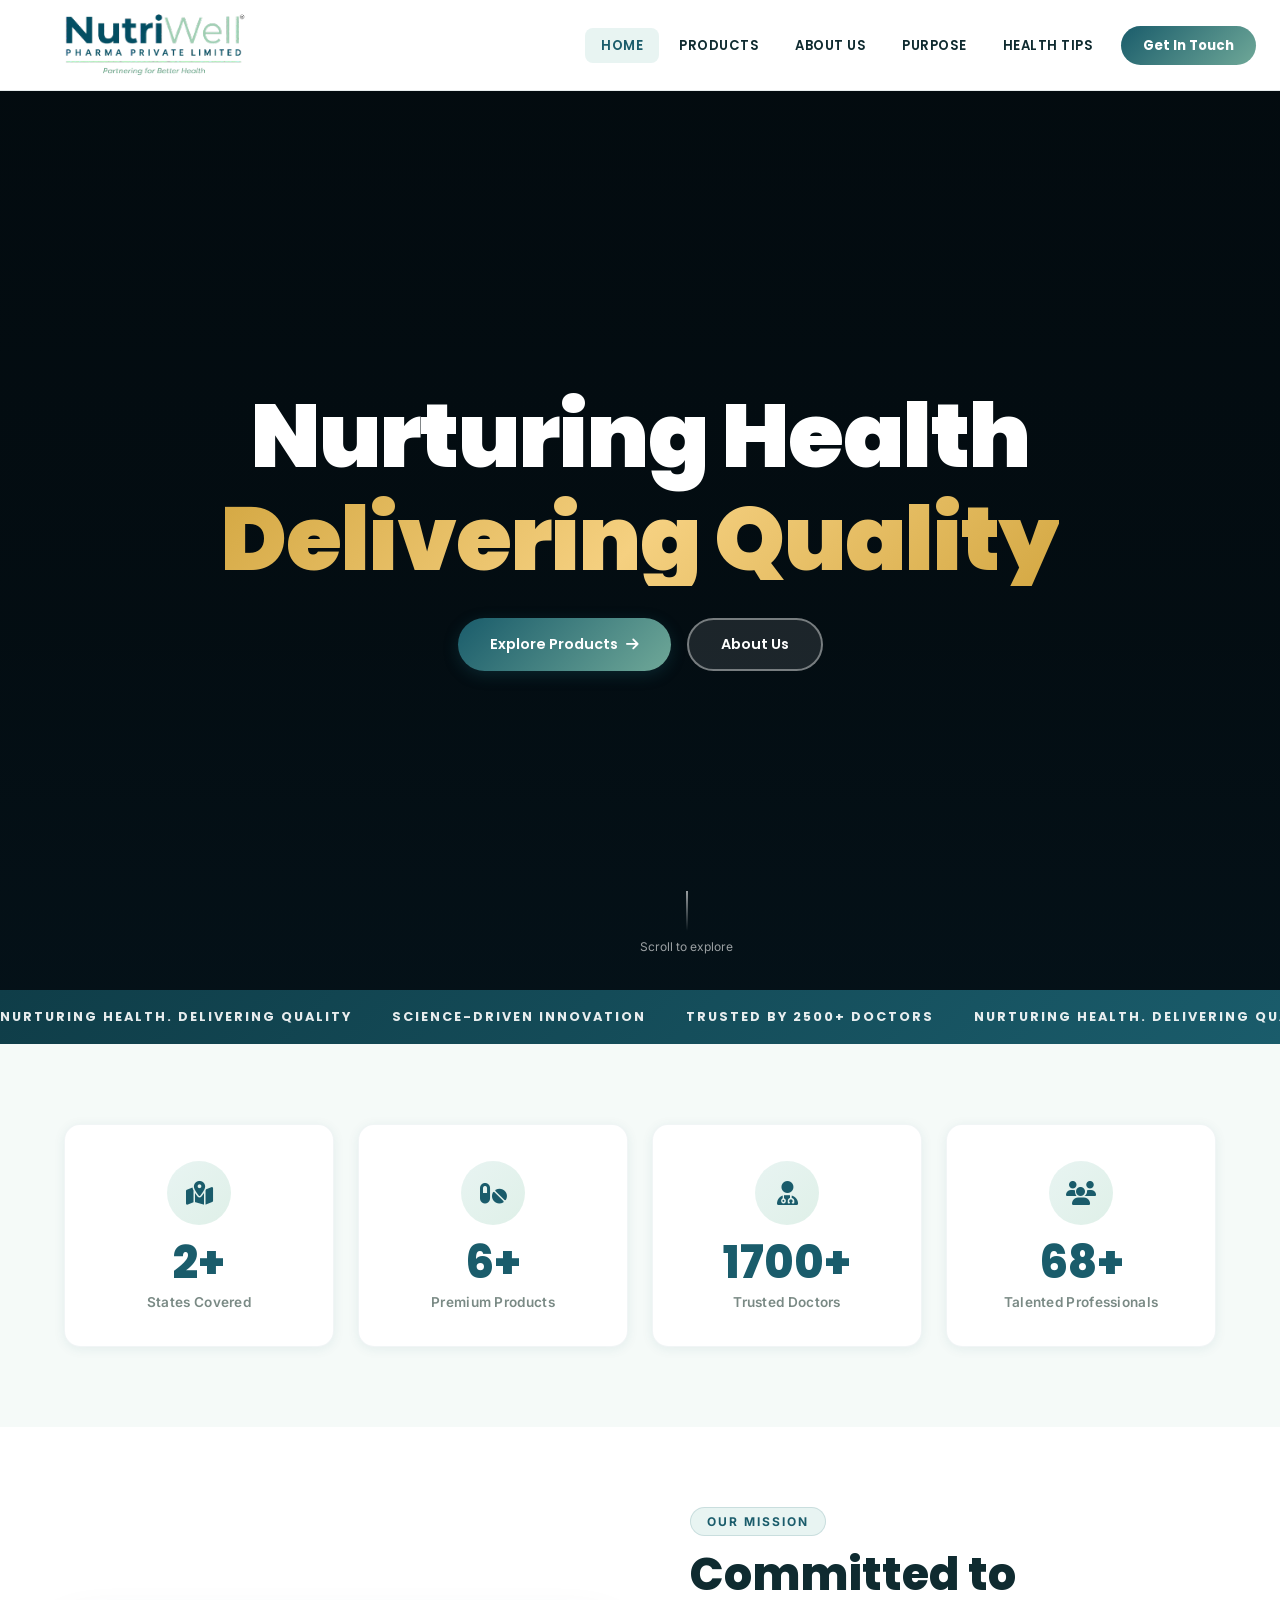
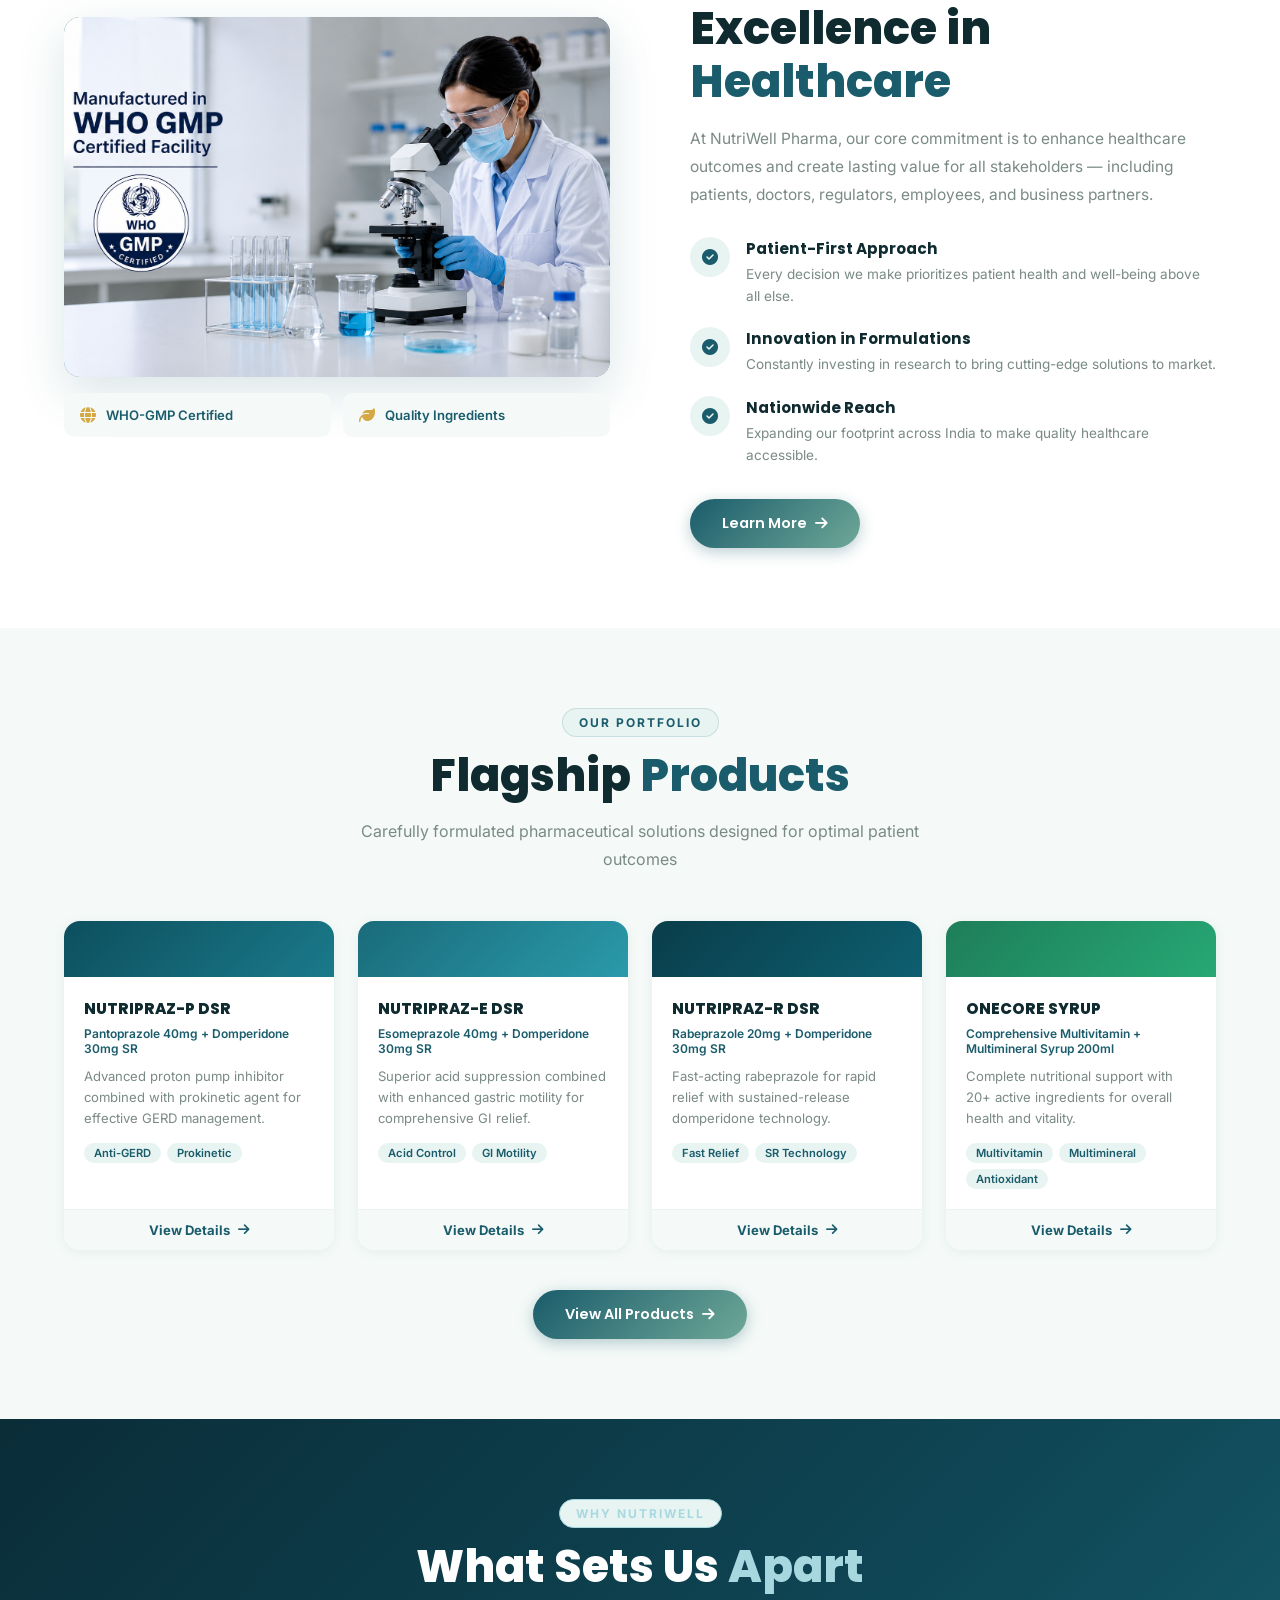
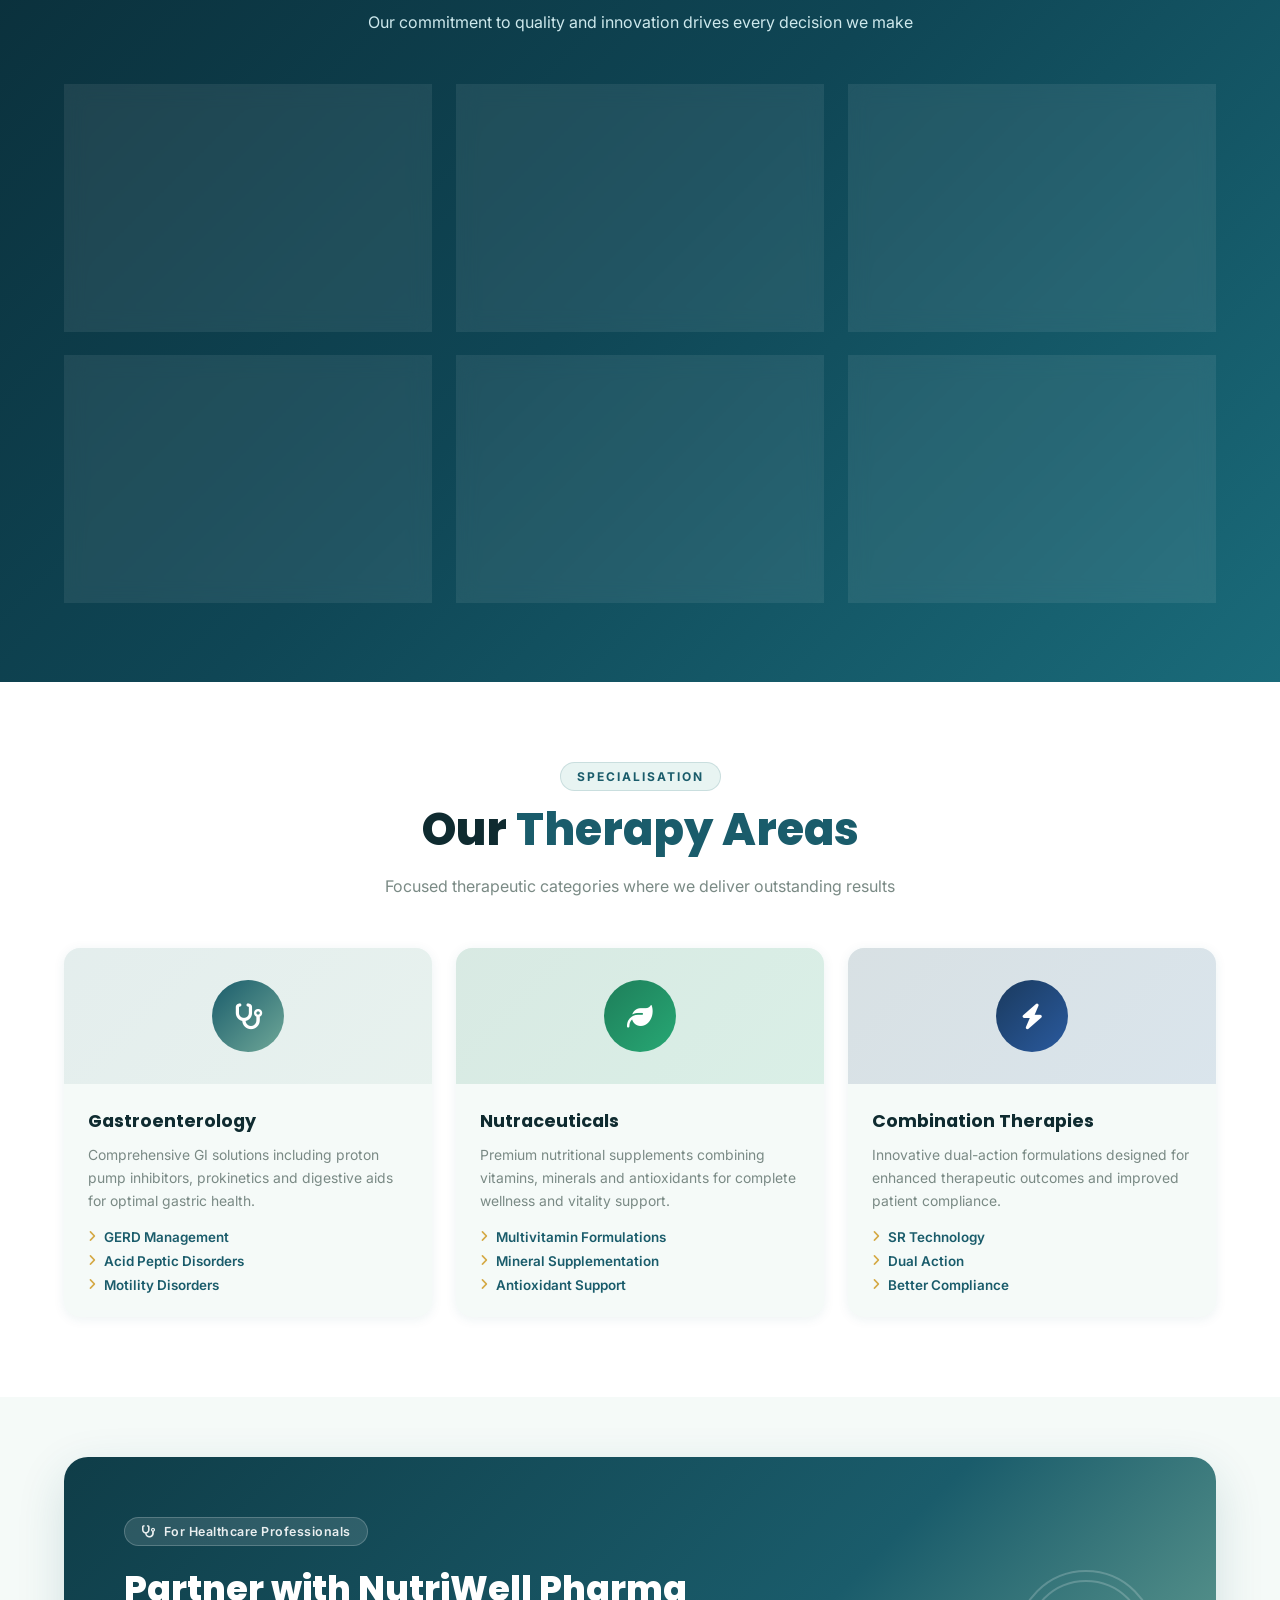
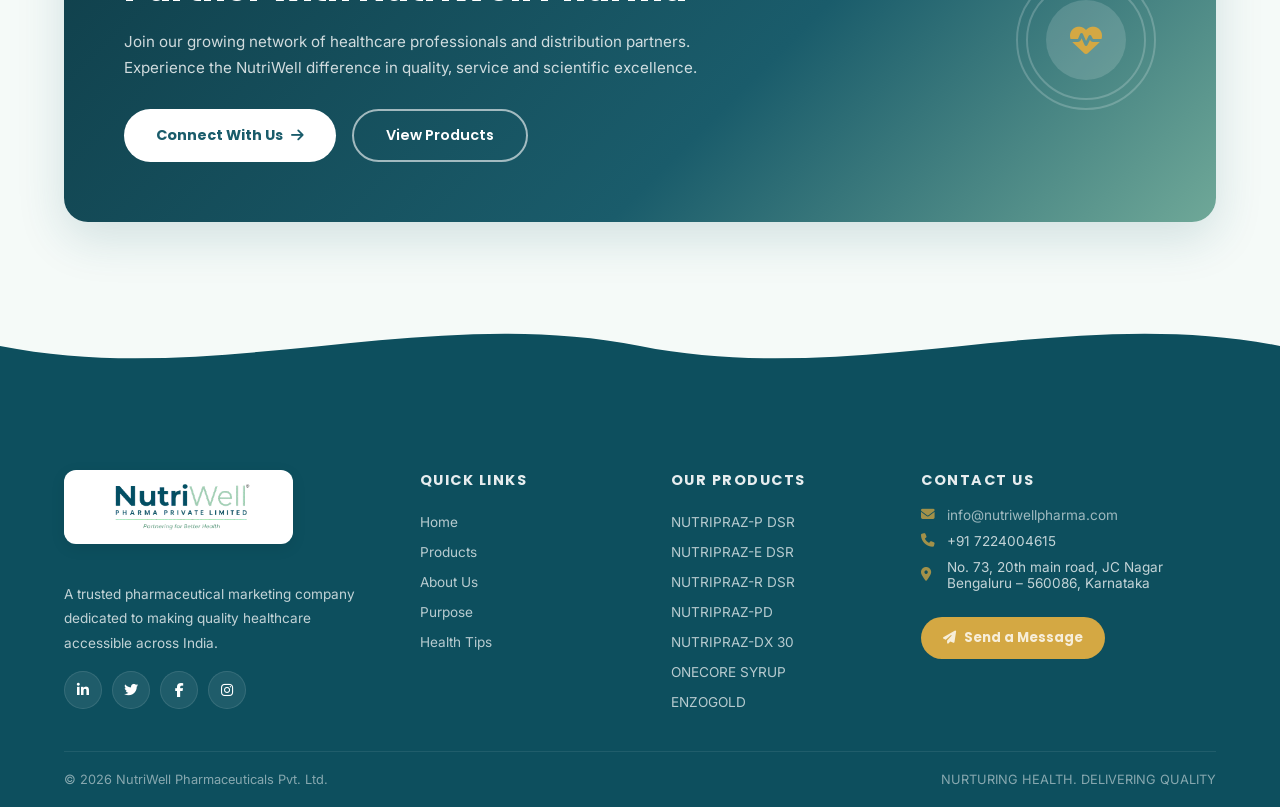
==== index.html @ 74664157 "fix: rename WELLFE COMBINATION product to WELLFE in index.html" ====
<!DOCTYPE html>
<html lang="en">
<head>
  <meta charset="UTF-8" />
  <meta name="viewport" content="width=device-width, initial-scale=1.0" />
  <title>NutriWell Pharma Private Limited — Nurturing Health, Delivering Quality</title>
  <meta name="description" content="NutriWell Pharma Private Limited - Trusted pharmaceutical marketing company headquartered in Bangalore, Karnataka. Quality gastro care & nutraceutical products." />
  <link rel="preconnect" href="https://fonts.googleapis.com" />
  <link rel="preconnect" href="https://fonts.gstatic.com" crossorigin />
  <link href="https://fonts.googleapis.com/css2?family=Inter:wght@300;400;500;600;700;800;900&family=Playfair+Display:wght@400;600;700&family=Poppins:wght@400;600;700;800&family=DM+Sans:wght@400;500;700&display=swap" rel="stylesheet" />
  <link href="https://cdn.jsdelivr.net/npm/@fortawesome/fontawesome-free@6.4.0/css/all.min.css" rel="stylesheet" />
  <link rel="stylesheet" href="style.css" />
</head>
<body>

<!-- ===== NAVBAR ===== -->
<nav class="navbar" id="navbar">
  <div class="nav-container">
    <img src="images/NutriWell.svg" alt="NutriWell Pharma Private Limited" class="logo-img nav-logo-img" />
    <button class="nav-toggle" id="navToggle" aria-label="Toggle menu">
      <span></span><span></span><span></span>
    </button>
    <ul class="nav-menu" id="navMenu">
      <li><a href="#" class="nav-link active" onclick="showPage('home',this);closeMenu()">Home</a></li>
      <li><a href="#" class="nav-link" onclick="showPage('products',this);closeMenu()">Products</a></li>
      <li><a href="#" class="nav-link" onclick="showPage('team',this);closeMenu()">About Us</a></li>
      <li><a href="#" class="nav-link" onclick="showPage('purpose',this);closeMenu()">Purpose</a></li>
      <li><a href="#" class="nav-link" onclick="showPage('healthtips',this);closeMenu()">Health Tips</a></li>
      <li><a href="#" class="nav-cta" onclick="showPage('contact',this);closeMenu()">Get In Touch</a></li>
    </ul>
  </div>
</nav>

<!-- ===================== HOME PAGE ===================== -->
<div id="page-home" class="page active">

  <!-- Hero Section -->
  <section class="hero hero-video">
    <!-- Video Background -->
    <div class="hero-video-wrap">
      <video
        id="heroBgVideo"
        autoplay
        muted
        loop
        playsinline
        poster="images/Innovation.png"
      >
        <source src="images/Nutriwell_video.mp4" type="video/mp4" />
      </video>
      <div class="hero-video-overlay"></div>
    </div>

    <!-- Hero Text -->
    <div class="hero-video-content">
      <!-- <div class="hv-tag"><i class="fas fa-heartbeat"></i> NutriWell Pharma Private Limited</div> -->
      <h1 class="hv-title">
        <span class="hv-line-1">Nurturing Health</span>
        <span class="hv-line-2">Delivering Quality</span>
      </h1>
      <div class="hero-actions hv-actions">
        <a href="#" class="btn-primary" onclick="showPage('products',null)">Explore Products <i class="fas fa-arrow-right"></i></a>
        <a href="#" class="btn-outline-hero" onclick="showPage('team',null)">About Us</a>
      </div>
    </div>

    <!-- Scroll Indicator -->
    <div class="hero-scroll-indicator">
      <span></span>
      <p>Scroll to explore</p>
    </div>
  </section>

  <!-- Tagline Banner -->
  <section class="tagline-banner">
    <div class="tagline-content">
      <!-- <i class="fas fa-heartbeat"></i> -->
      <span>NURTURING HEALTH. DELIVERING QUALITY</span>
      <!-- <i class="fas fa-heartbeat"></i> -->
      <span>SCIENCE-DRIVEN INNOVATION</span>
      <!-- <i class="fas fa-heartbeat"></i> -->
      <span>TRUSTED BY 2500+ DOCTORS</span>
      <!-- <i class="fas fa-heartbeat"></i> -->
      <span>NURTURING HEALTH. DELIVERING QUALITY</span>
      <!-- <i class="fas fa-heartbeat"></i> -->
      <span>SCIENCE-DRIVEN INNOVATION</span>
      <!-- <i class="fas fa-heartbeat"></i> -->
      <span>TRUSTED BY 2500+ DOCTORS</span>
    </div>
  </section>

  <!-- Stats Section -->
  <section class="stats-section">
    <div class="container">
      <div class="stats-grid">
        <div class="stat-card animate-on-scroll">
          <div class="stat-icon"><i class="fas fa-map-marked-alt"></i></div>
          <div class="stat-number"><span class="counter-value" data-target="3" data-suffix="+">0+</span></div>
          <div class="stat-label">States Covered</div>
        </div>
        <div class="stat-card animate-on-scroll">
          <div class="stat-icon"><i class="fas fa-pills"></i></div>
          <div class="stat-number"><span class="counter-value" data-target="10" data-suffix="+">0+</span></div>
          <div class="stat-label">Premium Products</div>
        </div>
        <div class="stat-card animate-on-scroll">
          <div class="stat-icon"><i class="fas fa-user-md"></i></div>
          <div class="stat-number"><span class="counter-value" data-target="2500" data-suffix="+">0+</span></div>
          <div class="stat-label">Trusted Doctors</div>
        </div>
        <div class="stat-card animate-on-scroll">
          <div class="stat-icon"><i class="fas fa-users"></i></div>
          <div class="stat-number"><span class="counter-value" data-target="100" data-suffix="+">0+</span></div>
          <div class="stat-label">Talented Professionals</div>
        </div>
      </div>
    </div>
  </section>

  <!-- Mission Section -->
  <section class="mission-section">
    <div class="container">
      <div class="mission-grid">
        <div class="mission-visual animate-on-scroll">
          <div class="mission-img-wrap">
            <div class="mission-img-main">
              <img src="images/Science.png" alt="Science-Driven Solutions" />
            </div>
            <div class="mission-img-float">
              <div class="mif-item">
                <i class="fas fa-globe"></i>
                <span>WHO-GMP Certified</span>
              </div>
              <div class="mif-item">
                <i class="fas fa-leaf"></i>
                <span>Quality Ingredients</span>
              </div>
            </div>
          </div>
        </div>
        <div class="mission-content animate-on-scroll">
          <div class="section-tag">Our Mission</div>
          <h2 class="section-title">Committed to Excellence in <span class="text-teal">Healthcare</span></h2>
          <p class="section-desc">At NutriWell Pharma, our core commitment is to enhance healthcare outcomes and create lasting value for all stakeholders — including patients, doctors, regulators, employees, and business partners.</p>
          <div class="mission-points">
            <div class="mp-item">
              <div class="mp-icon"><i class="fas fa-check-circle"></i></div>
              <div>
                <h4>Patient-First Approach</h4>
                <p>Every decision we make prioritizes patient health and well-being above all else.</p>
              </div>
            </div>
            <div class="mp-item">
              <div class="mp-icon"><i class="fas fa-check-circle"></i></div>
              <div>
                <h4>Innovation in Formulations</h4>
                <p>Constantly investing in research to bring cutting-edge solutions to market.</p>
              </div>
            </div>
            <div class="mp-item">
              <div class="mp-icon"><i class="fas fa-check-circle"></i></div>
              <div>
                <h4>Nationwide Reach</h4>
                <p>Expanding our footprint across India to make quality healthcare accessible.</p>
              </div>
            </div>
          </div>
          <a href="#" class="btn-primary" style="margin-top:2rem; display:inline-flex; align-items:center; gap:8px" onclick="showPage('purpose',null)">Learn More <i class="fas fa-arrow-right"></i></a>
        </div>
      </div>
    </div>
  </section>

  <!-- Products Highlight -->
  <section class="products-highlight">
    <div class="container">
      <div class="section-header animate-on-scroll">
        <div class="section-tag">Our Portfolio</div>
        <h2 class="section-title">Flagship <span class="text-teal">Products</span></h2>
        <p class="section-subtitle">Carefully formulated pharmaceutical solutions designed for optimal patient outcomes</p>
      </div>
      <div class="products-grid">
        <div class="product-card animate-on-scroll">
          <div class="pc-header" style="background: linear-gradient(135deg, #0d4f5e, #1a7a8a)">
            <!-- <div class="pc-icon"><i class="fas fa-capsules"></i></div>
            <div class="pc-badge">Gastro</div> -->
          </div>
          <div class="pc-body">
            <h3>NUTRIPRAZ-P DSR</h3>
            <p class="pc-composition">Pantoprazole 40mg + Domperidone 30mg SR</p>
            <p class="pc-desc">Advanced proton pump inhibitor combined with prokinetic agent for effective GERD management.</p>
            <div class="pc-tags"><span>Anti-GERD</span><span>Prokinetic</span></div>
          </div>
          <a href="#" class="pc-link" onclick="showPage('products',null)">View Details <i class="fas fa-arrow-right"></i></a>
        </div>
        <div class="product-card animate-on-scroll">
          <div class="pc-header" style="background: linear-gradient(135deg, #1a6b7a, #2a9aaa)">
            <!-- <div class="pc-icon"><i class="fas fa-tablets"></i></div>
            <div class="pc-badge">Gastro</div> -->
          </div>
          <div class="pc-body">
            <h3>NUTRIPRAZ-E DSR</h3>
            <p class="pc-composition">Esomeprazole 40mg + Domperidone 30mg SR</p>
            <p class="pc-desc">Superior acid suppression combined with enhanced gastric motility for comprehensive GI relief.</p>
            <div class="pc-tags"><span>Acid Control</span><span>GI Motility</span></div>
          </div>
          <a href="#" class="pc-link" onclick="showPage('products',null)">View Details <i class="fas fa-arrow-right"></i></a>
        </div>
        <div class="product-card animate-on-scroll">
          <div class="pc-header" style="background: linear-gradient(135deg, #0a3d4a, #0d5f70)">
            <!-- <div class="pc-icon"><i class="fas fa-prescription-bottle-alt"></i></div>
            <div class="pc-badge">Gastro</div> -->
          </div>
          <div class="pc-body">
            <h3>NUTRIPRAZ-R DSR</h3>
            <p class="pc-composition">Rabeprazole 20mg + Domperidone 30mg SR</p>
            <p class="pc-desc">Fast-acting rabeprazole for rapid relief with sustained-release domperidone technology.</p>
            <div class="pc-tags"><span>Fast Relief</span><span>SR Technology</span></div>
          </div>
          <a href="#" class="pc-link" onclick="showPage('products',null)">View Details <i class="fas fa-arrow-right"></i></a>
        </div>
        <div class="product-card animate-on-scroll">
          <div class="pc-header" style="background: linear-gradient(135deg, #1e7e5a, #27a874)">
            <!-- <div class="pc-icon"><i class="fas fa-tint"></i></div>
            <div class="pc-badge">Nutraceutical</div> -->
          </div>
          <div class="pc-body">
            <h3>ONECORE SYRUP</h3>
            <p class="pc-composition">Comprehensive Multivitamin + Multimineral Syrup 200ml</p>
            <p class="pc-desc">Complete nutritional support with 20+ active ingredients for overall health and vitality.</p>
            <div class="pc-tags"><span>Multivitamin</span><span>Multimineral</span><span>Antioxidant</span></div>
          </div>
          <a href="#" class="pc-link" onclick="showPage('products',null)">View Details <i class="fas fa-arrow-right"></i></a>
        </div>
      </div>
      <div class="view-all-wrap">
        <a href="#" class="btn-primary" onclick="showPage('products',null)">View All Products <i class="fas fa-arrow-right"></i></a>
      </div>
    </div>
  </section>

  <!-- Why Choose Us -->
  <section class="why-section">
    <div class="why-bg"></div>
    <div class="container">
      <div class="section-header animate-on-scroll">
        <div class="section-tag" style="color:#a8d8df; border-color:#a8d8df">Why NutriWell</div>
        <h2 class="section-title" style="color:#fff">What Sets Us <span style="color:#a8d8df">Apart</span></h2>
        <p class="section-subtitle" style="color:#cde8ec">Our commitment to quality and innovation drives every decision we make</p>
      </div>
      <div class="why-grid">
        <div class="why-card animate-on-scroll">
          <div class="wc-icon"><i class="fas fa-microscope"></i></div>
          <h3>Research Backed</h3>
          <p>Every formulation is backed by extensive research and clinical data to ensure efficacy and safety.</p>
        </div>
        <div class="why-card animate-on-scroll">
          <div class="wc-icon"><i class="fas fa-award"></i></div>
          <h3>Quality Assured</h3>
          <p>Manufactured in WHO-GMP certified facilities with rigorous quality control at every production stage.</p>
        </div>
        <div class="why-card animate-on-scroll">
          <div class="wc-icon"><i class="fas fa-handshake"></i></div>
          <h3>Doctor Trusted</h3>
          <p>Over 2500+ healthcare professionals trust and prescribe our pharmaceutical range nationwide.</p>
        </div>
        <div class="why-card animate-on-scroll">
          <div class="wc-icon"><i class="fas fa-rocket"></i></div>
          <h3>Rapid Expansion</h3>
          <p>Growing presence across 3+ states with a dedicated team of 100+ professionals serving the market.</p>
        </div>
        <div class="why-card animate-on-scroll">
          <div class="wc-icon"><i class="fas fa-heart"></i></div>
          <h3>Patient-Centric</h3>
          <p>Designing affordable, accessible solutions that make a real difference in patients' daily lives.</p>
        </div>
        <div class="why-card animate-on-scroll">
          <div class="wc-icon"><i class="fas fa-network-wired"></i></div>
          <h3>Strong Network</h3>
          <p>Robust distribution and marketing network ensuring product availability wherever needed.</p>
        </div>
      </div>
    </div>
  </section>

  <!-- Therapy Areas -->
  <section class="therapy-section">
    <div class="container">
      <div class="section-header animate-on-scroll">
        <div class="section-tag">Specialisation</div>
        <h2 class="section-title">Our <span class="text-teal">Therapy Areas</span></h2>
        <p class="section-subtitle">Focused therapeutic categories where we deliver outstanding results</p>
      </div>
      <div class="therapy-grid">
        <div class="therapy-card animate-on-scroll">
          <div class="therapy-visual">
            <div class="tv-icon-wrap"><i class="fas fa-stethoscope"></i></div>
          </div>
          <div class="therapy-body">
            <h3>Gastroenterology</h3>
            <p>Comprehensive GI solutions including proton pump inhibitors, prokinetics and digestive aids for optimal gastric health.</p>
            <ul>
              <li><i class="fas fa-angle-right"></i> GERD Management</li>
              <li><i class="fas fa-angle-right"></i> Acid Peptic Disorders</li>
              <li><i class="fas fa-angle-right"></i> Motility Disorders</li>
            </ul>
          </div>
        </div>
        <div class="therapy-card animate-on-scroll">
          <div class="therapy-visual" style="background: linear-gradient(135deg, #1e7e5a22, #27a87422)">
            <div class="tv-icon-wrap" style="background: linear-gradient(135deg, #1e7e5a, #27a874)"><i class="fas fa-leaf"></i></div>
          </div>
          <div class="therapy-body">
            <h3>Nutraceuticals</h3>
            <p>Premium nutritional supplements combining vitamins, minerals and antioxidants for complete wellness and vitality support.</p>
            <ul>
              <li><i class="fas fa-angle-right"></i> Multivitamin Formulations</li>
              <li><i class="fas fa-angle-right"></i> Mineral Supplementation</li>
              <li><i class="fas fa-angle-right"></i> Antioxidant Support</li>
            </ul>
          </div>
        </div>
        <div class="therapy-card animate-on-scroll">
          <div class="therapy-visual" style="background: linear-gradient(135deg, #1a3a5e22, #2a5a9e22)">
            <div class="tv-icon-wrap" style="background: linear-gradient(135deg, #1a3a5e, #2a5a9e)"><i class="fas fa-bolt"></i></div>
          </div>
          <div class="therapy-body">
            <h3>Combination Therapies</h3>
            <p>Innovative dual-action formulations designed for enhanced therapeutic outcomes and improved patient compliance.</p>
            <ul>
              <li><i class="fas fa-angle-right"></i> SR Technology</li>
              <li><i class="fas fa-angle-right"></i> Dual Action</li>
              <li><i class="fas fa-angle-right"></i> Better Compliance</li>
            </ul>
          </div>
        </div>
      </div>
    </div>
  </section>

  <!-- CTA Section -->
  <section class="cta-section">
    <div class="container">
      <div class="cta-card animate-on-scroll">
        <div class="cta-content">
          <div class="cta-tag"><i class="fas fa-stethoscope"></i> For Healthcare Professionals</div>
          <h2>Partner with NutriWell Pharma</h2>
          <p>Join our growing network of healthcare professionals and distribution partners. Experience the NutriWell difference in quality, service and scientific excellence.</p>
          <div class="cta-actions">
            <a href="#" class="btn-white" onclick="showPage('team',null)">Connect With Us <i class="fas fa-arrow-right"></i></a>
            <a href="#" class="btn-outline-white" onclick="showPage('products',null)">View Products</a>
          </div>
        </div>
        <div class="cta-visual">
          <div class="cta-icon-ring">
            <div class="cir-inner"><i class="fas fa-heartbeat"></i></div>
            <div class="cir-pulse"></div>
            <div class="cir-pulse cir-pulse-2"></div>
          </div>
        </div>
      </div>
    </div>
  </section>

</div>

<!-- ===================== PRODUCTS PAGE ===================== -->
<div id="page-products" class="page">

  <div class="prod-hero">
    <div class="prod-carousel-container">
      <div class="prod-carousel-track">
        
        <!-- Slide 1: ONECORE SYRUP -->
        <div class="prod-carousel-slide active" data-index="0">
          <div class="prod-hero-container">
            <div class="prod-hero-inner">
              <div class="prod-hero-text">
                <h1>ONECORE SYRUP</h1>
                <p>Comprehensive Multivitamins, Multiminerals and Antioxidants Syrup. Supports daily vitality, immunity, and overall metabolic balance.</p>
                <a href="#" class="btn btn-gold" onclick="showPage('team',null)">Connect Now</a>
              </div>
              <div class="prod-hero-img">
                <img src="images/Syrup.svg" alt="NutriWell ONECORE Syrup" />
              </div>
            </div>
          </div>
        </div>

        <!-- Slide 2: NUTRIPRAZ-P DSR -->
        <div class="prod-carousel-slide" data-index="1">
          <div class="prod-hero-container">
            <div class="prod-hero-inner">
              <div class="prod-hero-text">
                <h1>Gastric Care</h1>
                <p>Complete Range in Gastric Care trusted solutions for better digestive health.</p>
                <a href="#" class="btn btn-gold" onclick="showPage('team',null)">Connect Now</a>
              </div>
              <div class="prod-hero-img">
                <img src="images/Gas.svg" alt="NUTRIPRAZ-P DSR" />
              </div>
            </div>
          </div>
        </div>

        <!-- Slide 3: NUTRIPRAZ-E DSR -->
        <!-- <div class="prod-carousel-slide" data-index="2">
          <div class="prod-hero-container">
            <div class="prod-hero-inner">
              <div class="prod-hero-text">
                <h1>NUTRIPRAZ-E DSR</h1>
                <p>Esomeprazole 40mg + Domperidone 30mg SR Capsules. Advanced proton pump inhibitor with prokinetic action for fast & long-lasting relief.</p>
                <a href="#" class="btn btn-gold" onclick="showPage('team',null)">Connect Now</a>
              </div>
              <div class="prod-hero-img">
                <img src="images/NUTRIPRAZ-P DSR (1).png" alt="NUTRIPRAZ-E DSR" />
              </div>
            </div>
          </div>
        </div> -->

      </div>

      <!-- Carousel Dots -->
      <div class="prod-carousel-dots">
        <span class="dot active" data-slide="0"></span>
        <span class="dot" data-slide="1"></span>
        <!-- <span class="dot" data-slide="2"></span> -->
      </div>
    </div>
  </div>

  <!-- Product Showcase with Images -->
  <!-- <section class="prod-showcase">
    <div class="container">
      <div class="sec-head">
        <h2>Featured Products</h2>
        <div class="line"></div>
        <p>Premium formulations backed by science, trusted by healthcare professionals.</p>
      </div>
      <div class="prod-showcase-grid">
        <div class="prod-showcase-card fade-up delay-1">
          <div class="ps-img"><img src="images/IMG_2581.png" alt="ONECORE SYRUP" /></div>
          <div class="ps-info">
            <p class="ps-type">Nutraceutical</p>
            <h3>ONECORE SYRUP</h3>
            <p>Multivitamins, Multiminerals and Antioxidants Syrup. Supports immune health, daily vitality, and nutritional balance.</p>
          </div>
        </div>
        <div class="prod-showcase-card fade-up delay-2">
          <div class="ps-img"><img src="images/NUTRIPRAZ-P DSR.png" alt="NUTRIPRAZ-P DSR" /></div>
          <div class="ps-info">
            <p class="ps-type">Gastro Care</p>
            <h3>NUTRIPRAZ-P DSR</h3>
            <p>Pantoprazole 40mg + Domperidone 30mg SR Capsules. Premium sustained-release gastro resistant formulation.</p>
          </div>
        </div>
        <div class="prod-showcase-card fade-up delay-3">
          <div class="ps-img"><img src="images/NUTRIPRAZ-P DSR (1).png" alt="NUTRIPRAZ-E DSR" /></div>
          <div class="ps-info">
            <p class="ps-type">Gastro Care</p>
            <h3>NUTRIPRAZ-E DSR</h3>
            <p>Esomeprazole 40mg + Domperidone 30mg SR Capsules. Advanced proton pump inhibitor with prokinetic action.</p>
          </div>
        </div>
      </div>
    </div>
  </section> -->

  <section class="prod-list-sec" id="prod-list-sec">
    <div class="container">
      <div class="sec-head">
        <h2>COMPLETE PRODUCT LIST</h2>
        <div class="line"></div>
      </div>
      <table class="prod-table">
        <tr><td><span class="p-name prod-badge">NUTRIPRAZ-P DSR</span></td><td class="p-comp">Pantoprazole 40mg + Domperidone 30mg SR Caps</td></tr>
        <tr><td><span class="p-name prod-badge">NUTRIPRAZ-E DSR</span></td><td class="p-comp">Esomeprazole 40mg + Domperidone 30mg SR Caps</td></tr>
        <tr><td><span class="p-name prod-badge">NUTRIPRAZ-R DSR</span></td><td class="p-comp">Rabeprazole 20mg + Domperidone 30mg SR Caps</td></tr>
        <tr><td><span class="p-name prod-badge">NUTRIPRAZ-PD</span></td><td class="p-comp">Pantoprazole 20mg + Domperidone 10mg Caps</td></tr>
        <tr><td><span class="p-name prod-badge">NUTRIPRAZ-DX 30</span></td><td class="p-comp">Dexlansoprazole 30mg Modified Release Caps</td></tr>
        <tr><td><span class="p-name prod-badge">NUTRIPRAZ-R 40</span></td><td class="p-comp">Rabeprazole 40mg Tab</td></tr>
        <tr><td><span class="p-name prod-badge">ONECORE SYRUP</span></td><td class="p-comp">Multivitamins, Multiminerals and Antioxidants Syrup</td></tr>
        <tr><td><span class="p-name prod-badge">ENZOGOLD</span></td><td class="p-comp">Diastase 50mg + Pepsin 10mg Syrup</td></tr>
        <tr><td><span class="p-name prod-badge">WELLFE</span></td><td class="p-comp">Ferrous Ascorbate, Folic Acid, Zinc & Cyanocobalamin Tablet</td></tr>
      </table>
    </div>
  </section>

</div>

<!-- ===================== ABOUT US PAGE ===================== -->
<div id="page-team" class="page">

  <!-- Page Hero -->
  <div class="about-hero">
    <div class="about-hero-shapes">
      <div class="ah-shape ah-shape-1"></div>
      <div class="ah-shape ah-shape-2"></div>
    </div>
    <div class="container">
      <div class="about-breadcrumb fade-up">
        <span onclick="showPage('home',null)" style="cursor:pointer;opacity:0.7">Home</span>
        <i class="fas fa-chevron-right" style="font-size:0.7rem;margin:0 8px;opacity:0.5"></i>
        <span>About Us</span>
      </div>
      <h1 class="about-hero-title fade-up">About NutriWell Pharma</h1>
      <p class="about-hero-sub fade-up delay-1">A passionate team of healthcare professionals committed to transforming pharmaceutical marketing in India</p>
    </div>
  </div>

  <!-- Our Story -->
  <section class="about-story-sec">
    <div class="container">
      <div class="about-story-grid">
        <div class="about-story-visual fade-up">
          <div class="asv-main">
            <img src="images/NutriWell.svg" alt="NutriWell Pharma" class="about-main-logo" />
          </div>
          <div class="asv-badges">
            <div class="asv-badge-item"><i class="fas fa-globe"></i> WHO-GMP Certified</div>
            <div class="asv-badge-item"><i class="fas fa-star"></i> Quality First</div>
          </div>
        </div>
        <div class="about-story-content fade-up delay-2">
          <div class="about-section-tag">Our Story</div>
          <h2 class="about-section-title">Who We <span class="text-teal-highlight">Are</span></h2>
          <p>NutriWell Pharma Private Limited is a Bangalore-based pharmaceutical marketing company committed to delivering high-quality healthcare solutions across India. With a strong focus on gastric care, digestive wellness, and nutritional supplementation, we work towards improving patient well-being through trusted and effective formulations.</p>
          <br/>
          <p>At NutriWell Pharma, quality remains at the core of everything we do. We collaborate exclusively with WHO-GMP certified manufacturing partners to ensure that every product meets stringent quality, safety, and efficacy standards. Our commitment is to make reliable healthcare products accessible to healthcare professionals and patients through ethical and responsible marketing practices.</p>
          <br/>
          <p>Driven by integrity, innovation, and customer trust, NutriWell Pharma continues to expand its presence across multiple states with a dedicated professional network. We strive to build long-term relationships with healthcare practitioners by providing dependable products backed by quality assurance and consistent service.</p>
          <br/>
          <p>With a vision to become a trusted name in digestive and wellness healthcare, we remain committed to nurturing health and delivering quality in every step we take.</p>
        </div>
      </div>
    </div>
  </section>

  <!-- Mission Vision Values -->
  <section class="about-mvv-sec">
    <div class="container">
      <div class="sec-head fade-up">
        <div class="about-section-tag" style="display:inline-block;margin-bottom:8px">Our Foundation</div>
        <h2>Mission, Vision &amp; <span class="text-teal-highlight">Values</span></h2>
        <div class="line"></div>
      </div>
      <div class="about-mvv-grid">
        <div class="about-mvv-card mvv-mission fade-up delay-1">
          <div class="about-mvv-icon"><i class="fas fa-bullseye"></i></div>
          <h3>Our Mission</h3>
          <p>To enhance healthcare outcomes by delivering innovative, quality pharmaceutical solutions that make a meaningful difference in the lives of patients and healthcare providers across India.</p>
        </div>
        <div class="about-mvv-card mvv-vision fade-up delay-2">
          <div class="about-mvv-icon"><i class="fas fa-eye"></i></div>
          <h3>Our Vision</h3>
          <p>To be the most trusted pharmaceutical marketing company in India, known for our uncompromising commitment to quality, innovation, and patient welfare.</p>
        </div>
        <div class="about-mvv-card mvv-values fade-up delay-3">
          <div class="about-mvv-icon"><i class="fas fa-heart"></i></div>
          <h3>Our Values</h3>
          <ul class="about-values-list">
            <li><i class="fas fa-check-circle"></i> Integrity in everything we do</li>
            <li><i class="fas fa-check-circle"></i> Patient health above all</li>
            <li><i class="fas fa-check-circle"></i> Scientific excellence</li>
            <li><i class="fas fa-check-circle"></i> Continuous innovation</li>
            <li><i class="fas fa-check-circle"></i> Nationwide accessibility</li>
          </ul>
        </div>
      </div>
    </div>
  </section>

  <!-- Stats Section -->
  <section class="about-stats-sec">
    <div class="container">
      <div class="about-stats-grid">
        <div class="about-stat-card fade-up delay-1">
          <div class="about-stat-icon"><i class="fas fa-map-marked-alt"></i></div>
          <div class="about-stat-num" data-target="3" data-suffix="+">0+</div>
          <div class="about-stat-label">States Covered</div>
        </div>
        <div class="about-stat-card fade-up delay-2">
          <div class="about-stat-icon"><i class="fas fa-pills"></i></div>
          <div class="about-stat-num" data-target="8" data-suffix="+">0+</div>
          <div class="about-stat-label">Premium Products</div>
        </div>
        <div class="about-stat-card fade-up delay-3">
          <div class="about-stat-icon"><i class="fas fa-user-md"></i></div>
          <div class="about-stat-num" data-target="2500" data-suffix="+">0+</div>
          <div class="about-stat-label">Trusted Doctors</div>
        </div>
        <div class="about-stat-card fade-up delay-4">
          <div class="about-stat-icon"><i class="fas fa-users"></i></div>
          <div class="about-stat-num" data-target="100" data-suffix="+">0+</div>
          <div class="about-stat-label">Talented Professionals</div>
        </div>
      </div>
    </div>
  </section>

  <!-- Differentiators -->
  <section class="about-diff-sec">
    <div class="container">
      <div class="sec-head fade-up">
        <div class="about-section-tag" style="display:inline-block;margin-bottom:8px">What Makes Us Different</div>
        <h2>Our <span class="text-teal-highlight">Differentiators</span></h2>
        <div class="line"></div>
      </div>
      <div class="about-diff-timeline">
        <div class="adt-item fade-up delay-1">
          <div class="adt-icon"><i class="fas fa-microscope"></i></div>
          <div class="adt-content">
            <h3>Science-First Approach</h3>
            <p>Every product in our portfolio is backed by extensive scientific research, clinical data, and regulatory compliance to ensure maximum efficacy and safety.</p>
          </div>
        </div>
        <div class="adt-item fade-up delay-2">
          <div class="adt-icon"><i class="fas fa-handshake"></i></div>
          <div class="adt-content">
            <h3>Doctor-Centric Model</h3>
            <p>We build lasting relationships with healthcare professionals through continuous medical education, prompt service, and transparent communication.</p>
          </div>
        </div>
        <div class="adt-item fade-up delay-3">
          <div class="adt-icon"><i class="fas fa-award"></i></div>
          <div class="adt-content">
            <h3>Quality Uncompromised</h3>
            <p>Our products are manufactured in WHO-GMP certified facilities with multiple quality checkpoints ensuring every batch meets the highest international standards.</p>
          </div>
        </div>
        <div class="adt-item fade-up delay-4">
          <div class="adt-icon"><i class="fas fa-rocket"></i></div>
          <div class="adt-content">
            <h3>Rapid Growth Strategy</h3>
            <p>Strategic expansion with a clear roadmap to serve more states and healthcare professionals, making quality pharmaceutical solutions accessible nationwide.</p>
          </div>
        </div>
      </div>
    </div>
  </section>

</div>

<!-- ===================== PURPOSE PAGE ===================== -->
<div id="page-purpose" class="page">

  <div class="purpose-hero">
    <div class="container">
      <div class="purpose-hero-inner">
        <div class="purpose-hero-text fade-up">
          <h1>Health for All, Hope for the Future</h1>
          <p>Our mission: high-quality pharmaceutical and nutraceutical solutions for clinics, hospitals, and communities across India.</p>
          <a href="#" class="btn btn-gold" onclick="showPage('team',null)">Get In Touch</a>
        </div>
      </div>
    </div>
  </div>

  <section class="purpose-quote-sec">
    <div class="container">
      <div class="pq-inner">
        <div class="pq-text">
          Recognizing the community's need for accessible healthcare, the NutriWell team — driven by a shared vision of wellness for all — established a framework of Nurturing, Ultimate quality, Trusted care, Reliable delivery, Innovative solutions, Wellness focus, Excellence in standards, Life-enriching impact, and Lasting wellbeing. This initiative ensures communities have access to a wide range of quality medicines and nutraceuticals.
        </div>
        <div class="pq-imgs">
          <div class="pq-img" style="display:flex;align-items:center;justify-content:center;font-size:32px;color:rgba(255,255,255,0.5)">👥</div>
          <div class="pq-img" style="display:flex;align-items:center;justify-content:center;font-size:32px;color:rgba(255,255,255,0.5)">🌿</div>
        </div>
      </div>
    </div>
  </section>

  <section class="acronym-sec">
    <div class="container">
      <div class="acronym-inner">
        <div class="acronym-text fade-up">
          <div style="display:flex;align-items:center;gap:14px;margin-bottom:24px">
            <img src="images/NutriWell.svg" alt="NutriWell Pharma Private Limited" class="logo-img" style="height:56px;" />
          </div>
          <p>NutriWell Pharmaceuticals is dedicated to transforming healthcare through innovative research and reliable distribution of pharma &amp; nutraceutical products — from everyday essentials to advanced treatments, ensuring the highest standards of quality, safety &amp; efficacy.</p>
        </div>
        <div class="acronym-bars fade-up delay-2">
          <div class="a-bar"><div class="a-letter">N</div><div class="a-word">NURTURING</div></div>
          <div class="a-bar"><div class="a-letter">U</div><div class="a-word">ULTIMATE</div></div>
          <div class="a-bar"><div class="a-letter">T</div><div class="a-word">TRUSTED</div></div>
          <div class="a-bar"><div class="a-letter">R</div><div class="a-word">RELIABLE</div></div>
          <div class="a-bar"><div class="a-letter">I</div><div class="a-word">INNOVATIVE</div></div>
          <div class="a-bar"><div class="a-letter">W</div><div class="a-word">WELLNESS</div></div>
          <div class="a-bar"><div class="a-letter">E</div><div class="a-word">EXCELLENCE</div></div>
          <div class="a-bar"><div class="a-letter">L</div><div class="a-word">LIFE</div></div>
          <div class="a-bar"><div class="a-letter">L</div><div class="a-word">LONGEVITY</div></div>
        </div>
      </div>
    </div>
  </section>

  <section class="mv-full-sec">
    <div class="container">
      <div class="sec-head">
        <h2>🌿 MISSION &amp; VALUES 🌿</h2>
        <div class="line"></div>
      </div>
      <p class="mv-full-text">NutriWell Pharmaceuticals is dedicated to transforming healthcare through innovative research and reliable distribution of medications and nutraceuticals. Our experienced team enables us to deliver a wide range of products — from everyday essentials to advanced treatments — all designed to meet the highest standards of quality.</p>
      <div class="vision-commitment">
        <div class="vc-card fade-up delay-1">
          <h3>Our Vision</h3>
          <p>To be India's most trusted provider of innovative, high-quality healthcare solutions — empowering hospitals, clinics, and communities to enhance patient outcomes nationwide.</p>
        </div>
        <div class="vc-card fade-up delay-2">
          <h3>Our Commitment</h3>
          <p>We are committed to providing healthcare solutions that empower providers and improve lives. Every NutriWell product undergoes rigorous quality assurance, guaranteeing safety and efficacy while remaining cost-effective.</p>
        </div>
      </div>
    </div>
  </section>

</div>

<!-- ===================== HEALTH TIPS PAGE ===================== -->
<div id="page-healthtips" class="page">

  <div class="ht-hero">
    <div class="container">
      <div class="ht-hero-inner">
        <div class="ht-hero-text fade-up">
          <h1>Your Guide to Everyday Wellness</h1>
          <p>Simple, actionable advice for better health and prevention. Live better, feel stronger every day with NutriWell.</p>
          <a href="#" class="btn btn-gold">Know More</a>
        </div>
        <div class="ht-hero-icons">
          <div class="ht-icon-box"><div class="ico">🧠</div><span>Mental Health</span></div>
          <div class="ht-icon-box"><div class="ico">💊</div><span>Medicine</span></div>
          <div class="ht-icon-box"><div class="ico">🍎</div><span>Nutrition</span></div>
          <div class="ht-icon-box"><div class="ico">🏋️</div><span>Exercise</span></div>
        </div>
      </div>
    </div>
  </div>

  <section class="challenge-sec">
    <div class="container">
      <div class="sec-head">
        <h2>30 Day Wellness Challenge</h2>
        <div class="line"></div>
      </div>
      <div class="challenge-inner">
        <div class="calendar-box">
          <h3>30 Days Challenge</h3>
          <div class="cal-grid" id="calGrid"></div>
        </div>
        <div class="tip-card">
          <div class="t-ico">🍎</div>
          <h4>Nutrition</h4>
          <p style="margin-top:8px;font-size:0.82rem;color:#556">Track your daily nutrition intake for 30 days and build lasting healthy habits.</p>
        </div>
        <div class="tip-card" style="background:#fff0e8">
          <div class="t-ico">🧘</div>
          <h4>Exercise</h4>
          <p style="margin-top:8px;font-size:0.82rem;color:#556">Commit to daily movement — even 20 minutes makes a lasting difference.</p>
        </div>
      </div>
    </div>
  </section>

  <section class="fruit-sec">
    <div class="container">
      <div class="fruit-inner">
        <div class="fruit-text fade-up">
          <h2>🍒 Fruit of the day: Cherries</h2>
          <ul>
            <li>Nutritional Values (1 cup, 138g):</li>
            <li>Calories: <strong>87</strong></li>
            <li>Vitamin C: <strong>16% DV</strong></li>
            <li>Fiber: <strong>2.9g</strong></li>
            <li>Antioxidants: <strong>High in melatonin</strong></li>
            <li><span class="fb-label">Key Benefits:</span> Enhances sleep quality, Reduces inflammation, Supports heart health.</li>
          </ul>
        </div>
        <div class="fruit-img">🍒</div>
      </div>
    </div>
  </section>

  <section class="tips-grid-sec">
    <div class="container">
      <div class="sec-head">
        <h2>Health Tips</h2>
        <div class="line"></div>
      </div>
      <div class="tips-grid">
        <div class="tip-g-card fade-up delay-1">
          <div class="tg-header">💧</div>
          <div class="tg-body"><h4>Stay Hydrated</h4><p>Drink at least 8 glasses of water daily. Hydration supports digestion, skin health, and energy levels throughout the day.</p></div>
        </div>
        <div class="tip-g-card fade-up delay-2">
          <div class="tg-header">🥗</div>
          <div class="tg-body"><h4>Eat a Rainbow</h4><p>Include colorful fruits and vegetables in every meal. Different colors mean different nutrients your body needs.</p></div>
        </div>
        <div class="tip-g-card fade-up delay-3">
          <div class="tg-header">😴</div>
          <div class="tg-body"><h4>Sleep Well</h4><p>Aim for 7-9 hours of quality sleep. Good sleep boosts immunity, improves mood, and sharpens focus.</p></div>
        </div>
        <div class="tip-g-card fade-up delay-1">
          <div class="tg-header">🚶</div>
          <div class="tg-body"><h4>Walk Daily</h4><p>A 30-minute walk each day reduces risk of heart disease, improves mood, and strengthens bones and muscles.</p></div>
        </div>
        <div class="tip-g-card fade-up delay-2">
          <div class="tg-header">🧘</div>
          <div class="tg-body"><h4>Manage Stress</h4><p>Practice meditation, deep breathing, or yoga. Chronic stress weakens immunity and impacts overall health significantly.</p></div>
        </div>
        <div class="tip-g-card fade-up delay-3">
          <div class="tg-header">☀️</div>
          <div class="tg-body"><h4>Get Sunlight</h4><p>15-20 minutes of morning sunlight boosts vitamin D, improves mood, regulates sleep cycles and strengthens bones.</p></div>
        </div>
      </div>
    </div>
  </section>

</div>

<!-- ===================== CONTACT PAGE ===================== -->
<div id="page-contact" class="page">

  <!-- Page Hero -->
  <section class="page-hero">
    <div class="page-hero-bg">
      <div class="ph-shape ph-shape-1"></div>
      <div class="ph-shape ph-shape-2"></div>
    </div>
    <div class="container">
      <div class="breadcrumb">
        <a href="#" onclick="showPage('home',null)">Home</a>
        <i class="fas fa-chevron-right"></i>
        <span>Contact</span>
      </div>
      <h1 class="page-title">Get In Touch</h1>
      <p class="page-subtitle">We'd love to hear from you. Reach out for product inquiries, partnerships, or any queries.</p>
    </div>
  </section>

  <!-- Contact Info Cards -->
  <section class="contact-cards-section">
    <div class="container">
      <div class="contact-cards-grid">
        <div class="contact-info-card animate-on-scroll">
          <div class="cic-icon"><i class="fas fa-envelope"></i></div>
          <h3>Email Us</h3>
          <p><a href="mailto:info@nutriwellpharma.com">info@nutriwellpharma.com</a></p>
        </div>
        <div class="contact-info-card animate-on-scroll">
          <div class="cic-icon"><i class="fas fa-phone-alt"></i></div>
          <h3>Call Us</h3>
          <p>+91 7224004615</p>
        </div>
        <div class="contact-info-card animate-on-scroll">
          <div class="cic-icon"><i class="fas fa-map-marker-alt"></i></div>
          <h3>Headquarters</h3>
          <p>Bangalore, Karnataka, India</p>
        </div>
        <div class="contact-info-card animate-on-scroll">
          <div class="cic-icon"><i class="fas fa-clock"></i></div>
          <h3>Business Hours</h3>
          <p>Mon-Sat: 9 AM - 6 PM IST</p>
        </div>
      </div>
    </div>
  </section>

  <!-- Contact Form + Side Cards -->
  <section class="contact-main-section">
    <div class="container">
      <div class="contact-main-grid">
        <div>
          <div class="cf-header">
            <h2>Send Us a Message</h2>
            <p>Fill out the form below and our team will get back to you within 24 hours.</p>
          </div>
          <form class="contact-form" id="contactPageForm" onsubmit="handleContactSubmit(event)">
            <div class="form-row">
              <div class="form-group">
                <label>Full Name</label>
                <div class="form-input-wrap">
                  <i class="fas fa-user"></i>
                  <input type="text" id="cpName" placeholder="Your full name" required />
                </div>
              </div>
              <div class="form-group">
                <label>Email Address</label>
                <div class="form-input-wrap">
                  <i class="fas fa-envelope"></i>
                  <input type="email" id="cpEmail" placeholder="your@email.com" required />
                </div>
              </div>
            </div>
            <div class="form-row">
              <div class="form-group">
                <label>Phone Number</label>
                <div class="form-input-wrap">
                  <i class="fas fa-phone"></i>
                  <input type="tel" id="cpPhone" placeholder="+91 XXXXX XXXXX" />
                </div>
              </div>
              <div class="form-group">
                <label>Subject</label>
                <div class="form-input-wrap form-select-wrap">
                  <i class="fas fa-tag"></i>
                  <select id="cpSubject">
                    <option>Product Enquiry</option>
                    <option>Partnership</option>
                    <option>Doctor Registration</option>
                    <option>Distribution</option>
                    <option>Other</option>
                  </select>
                </div>
              </div>
            </div>
            <div class="form-group">
              <label>Message</label>
              <div class="form-textarea-wrap">
                <textarea id="cpMessage" rows="5" placeholder="Tell us how we can help you..." required></textarea>
              </div>
            </div>
            <button type="submit" class="btn-primary form-submit" id="cpSubmitBtn">Send Message <i class="fas fa-paper-plane"></i></button>
            <div class="form-success" id="cpFormSuccess" style="display:none">
              <i class="fas fa-check-circle"></i>
              <span>Message sent successfully! We'll get back to you within 24 hours.</span>
            </div>
          </form>
        </div>
        <div>
          <div class="contact-side-card">
            <h3><i class="fas fa-bolt"></i> Quick Connect</h3>
            <p>Choose the fastest way to reach our team.</p>
            <div class="qc-options">
              <div class="qc-option">
                <i class="fas fa-envelope"></i>
                <div>
                  <span>EMAIL</span>
                  <p><a href="mailto:info@nutriwellpharma.com">info@nutriwellpharma.com</a></p>
                </div>
              </div>
              <div class="qc-option">
                <i class="fas fa-phone"></i>
                <div>
                  <span>PHONE</span>
                  <p>+91 7224004615</p>
                </div>
              </div>
            </div>
          </div>
          <br/>
          <div class="contact-side-card">
            <h3><i class="fas fa-certificate"></i> Our Quality Standards</h3>
            <p>All our products meet the highest regulatory benchmarks:</p>
            <div class="coverage-list">
              <div class="coverage-item"><i class="fas fa-check-circle"></i> WHO-GMP Certified Manufacturing</div>
            </div>
          </div>
          <br/>
          <div class="contact-side-card">
            <h3><i class="fas fa-pills"></i> Therapeutic Areas</h3>
            <p>We specialise in the following pharma segments:</p>
            <div class="coverage-list">
              <div class="coverage-item"><i class="fas fa-disease" style="color:var(--primary)"></i> Gastroenterology (GERD, Acid Peptic)</div>
              <div class="coverage-item"><i class="fas fa-leaf" style="color:var(--primary)"></i> Nutraceuticals &amp; Multivitamins</div>
              <div class="coverage-item"><i class="fas fa-seedling" style="color:var(--primary)"></i> Nutritional Wellness</div>
              <div class="coverage-item"><i class="fas fa-hand-holding-medical" style="color:var(--primary)"></i> Gastrointestinal Care</div>
              <div class="coverage-item"><i class="fas fa-pills" style="color:var(--primary)"></i> Digestive Enzyme Support</div>
            </div>
          </div>
          <br/>
          <div class="contact-side-card">
            <h3><i class="fas fa-share-alt"></i> Connect With Us</h3>
            <div class="social-links-contact">
              <a href="#" class="social-link sl-linkedin"><i class="fab fa-linkedin-in"></i> LinkedIn</a>
              <a href="#" class="social-link sl-twitter"><i class="fab fa-twitter"></i> Twitter</a>
              <a href="#" class="social-link sl-facebook"><i class="fab fa-facebook-f"></i> Facebook</a>
              <a href="#" class="social-link sl-instagram"><i class="fab fa-instagram"></i> Instagram</a>
            </div>
          </div>
        </div>
      </div>
    </div>
  </section>

  <!-- FAQ Section -->
  <section class="faq-section">
    <div class="container">
      <div class="section-header animate-on-scroll">
        <div class="section-tag">FAQ</div>
        <h2 class="section-title">Frequently Asked <span class="text-teal">Questions</span></h2>
      </div>
      <div class="faq-grid">
        <div class="faq-item">
          <div class="faq-question">How can doctors register with NutriWell Pharma? <i class="fas fa-chevron-down"></i></div>
          <div class="faq-answer"><p>Doctors can reach out to us via phone or email, and our medical representative in your area will get in touch with you promptly to facilitate registration and provide product information.</p></div>
        </div>
        <div class="faq-item">
          <div class="faq-question">Are your products available across India? <i class="fas fa-chevron-down"></i></div>
          <div class="faq-answer"><p>Currently, we operate across 3+ states and are actively expanding our presence. Contact us to check availability in your region.</p></div>
        </div>
        <div class="faq-item">
          <div class="faq-question">What quality standards do your products meet? <i class="fas fa-chevron-down"></i></div>
          <div class="faq-answer"><p>All our products are manufactured in WHO-GMP certified facilities, tested in NABL accredited laboratories, and comply with all DCGI requirements.</p></div>
        </div>
        <div class="faq-item">
          <div class="faq-question">How can distributors partner with NutriWell Pharma? <i class="fas fa-chevron-down"></i></div>
          <div class="faq-answer"><p>We welcome distribution partners. Please contact us through our inquiry form or call our business development team to discuss partnership opportunities in your region.</p></div>
        </div>
      </div>
    </div>
  </section>

</div>

<!-- ===================== FOOTER ===================== -->
<footer class="footer">
  <div class="footer-wave">
    <svg viewBox="0 0 1200 120" preserveAspectRatio="none">
      <path d="M0,60 C200,100 400,20 600,60 C800,100 1000,20 1200,60 L1200,120 L0,120 Z" fill="#0d4f5e"/>
    </svg>
  </div>
  <div class="footer-content">
    <div class="footer-grid">
      <div class="footer-brand">
        <div class="footer-logo">
          <img src="images/NutriWell.svg" alt="NutriWell Pharma Private Limited" class="logo-img logo-footer" />
        </div>
        <p class="footer-desc">A trusted pharmaceutical marketing company dedicated to making quality healthcare accessible across India.</p>
        <div class="footer-social">
          <a href="#" aria-label="LinkedIn"><i class="fab fa-linkedin-in"></i></a>
          <a href="#" aria-label="Twitter"><i class="fab fa-twitter"></i></a>
          <a href="#" aria-label="Facebook"><i class="fab fa-facebook-f"></i></a>
          <a href="#" aria-label="Instagram"><i class="fab fa-instagram"></i></a>
        </div>
      </div>
      <div class="footer-links">
        <h4>Quick Links</h4>
        <ul>
          <li><a href="#" onclick="showPage('home',null)">Home</a></li>
          <li><a href="#" onclick="showPage('products',null)">Products</a></li>
          <li><a href="#" onclick="showPage('team',null)">About Us</a></li>
          <li><a href="#" onclick="showPage('purpose',null)">Purpose</a></li>
          <li><a href="#" onclick="showPage('healthtips',null)">Health Tips</a></li>
        </ul>
      </div>
      <div class="footer-links">
        <h4>Our Products</h4>
        <ul>
          <li><a href="#" onclick="showPage('products',null)">NUTRIPRAZ-P DSR</a></li>
          <li><a href="#" onclick="showPage('products',null)">NUTRIPRAZ-E DSR</a></li>
          <li><a href="#" onclick="showPage('products',null)">NUTRIPRAZ-R DSR</a></li>
          <li><a href="#" onclick="showPage('products',null)">NUTRIPRAZ-PD</a></li>
          <li><a href="#" onclick="showPage('products',null)">NUTRIPRAZ-DX 30</a></li>
          <li><a href="#" onclick="showPage('products',null)">ONECORE SYRUP</a></li>
          <li><a href="#" onclick="showPage('products',null)">ENZOGOLD</a></li>
        </ul>
      </div>
      <div class="footer-contact">
        <h4>Contact Us</h4>
        <p><i class="fas fa-envelope"></i> <a href="mailto:info@nutriwellpharma.com">info@nutriwellpharma.com</a></p>
        <p><i class="fas fa-phone"></i> +91 7224004615</p>
        <p><i class="fas fa-map-marker-alt"></i>No. 73, 20th main road, JC Nagar <br/> Bengaluru – 560086, Karnataka</p>
        <a href="#" class="footer-contact-btn" onclick="showPage('contact',null)">
          <i class="fas fa-paper-plane"></i> Send a Message
        </a>
      </div>
    </div>
    <div class="footer-bottom">
      <p>&copy; 2026 NutriWell Pharmaceuticals Pvt. Ltd.</p>
      <p>NURTURING HEALTH. DELIVERING QUALITY</p>
    </div>
  </div>
</footer>

<!-- ===== JAVASCRIPT ===== -->
<script src="script.js"></script>
</body>
</html>
---- style.css ----
/* ===== CSS VARIABLES — NutriWell Brand ===== */
:root {
  --primary:       #1a5c6b;
  --primary-dark:  #0f3d48;
  --primary-light: #e8f4f2;
  --sage:          #9cc5b4;
  --sage-dark:     #6fa898;
  --sage-light:    #dff0e8;
  --gold:          #d4a843;
  --gold-hover:    #b8922e;
  --purple:        #443390;
  --white:         #ffffff;
  --off-white:     #f5faf8;
  --gray-light:    #eef3f1;
  --gray:          #7a8a85;
  --dark:          #0f2b30;
  --text:          #2c3e3a;
  --footer-bg:     #0d4f5e;
  --shadow-sm:     0 2px 12px rgba(26,92,107,0.08);
  --shadow-md:     0 8px 32px rgba(26,92,107,0.12);
  --shadow-lg:     0 16px 48px rgba(26,92,107,0.16);
  --radius:        16px;
  --radius-sm:     10px;
  --radius-pill:   30px;
}

/* ===== RESET & BASE ===== */
*, *::before, *::after { box-sizing: border-box; margin: 0; padding: 0; }
html { scroll-behavior: smooth; }
body { font-family: 'Inter', 'DM Sans', sans-serif; color: var(--text); background: var(--white); overflow-x: hidden; }
h1,h2,h3,h4,h5 { font-family: 'Poppins', sans-serif; }
img { max-width: 100%; display: block; }
a { text-decoration: none; color: inherit; }
ul { list-style: none; }
section { padding: 80px 0; }

/* ===== SCROLLBAR ===== */
::-webkit-scrollbar { width: 6px; }
::-webkit-scrollbar-track { background: var(--gray-light); }
::-webkit-scrollbar-thumb { background: var(--primary); border-radius: 3px; }

/* ===== BUTTONS (Legacy) ===== */
.btn {
  display: inline-block; padding: 13px 32px; border-radius: var(--radius-pill);
  font-family: 'Poppins', sans-serif; font-weight: 600; font-size: 0.88rem;
  cursor: pointer; transition: all 0.35s cubic-bezier(.4,0,.2,1); border: none;
  letter-spacing: 0.3px;
}
.btn-gold { background: var(--gold); color: var(--white); }
.btn-gold:hover { background: var(--gold-hover); transform: translateY(-3px); box-shadow: 0 8px 24px rgba(212,168,67,0.4); }
.btn-primary-legacy { background: var(--primary); color: var(--white); }
.btn-primary-legacy:hover { background: var(--primary-dark); transform: translateY(-3px); box-shadow: 0 8px 24px rgba(26,92,107,0.3); }

/* ===== NEW BUTTONS ===== */
.btn-primary {
  display: inline-flex; align-items: center; gap: 8px;
  padding: 14px 32px; background: linear-gradient(135deg, var(--primary), var(--sage-dark));
  color: white; border-radius: var(--radius-pill);
  font-family: 'Poppins', sans-serif; font-weight: 600; font-size: 0.9rem;
  transition: all 0.3s; box-shadow: 0 4px 15px rgba(26,92,107,0.3);
}
.btn-primary:hover { transform: translateY(-3px); box-shadow: 0 8px 25px rgba(26,92,107,0.4); }
.btn-outline-hero {
  display: inline-flex; align-items: center; gap: 8px;
  padding: 14px 32px; background: rgba(255,255,255,0.1);
  color: white; border-radius: var(--radius-pill);
  font-family: 'Poppins', sans-serif; font-weight: 600; font-size: 0.9rem;
  border: 2px solid rgba(255,255,255,0.4);
  backdrop-filter: blur(10px); transition: all 0.3s;
}
.btn-outline-hero:hover { background: rgba(255,255,255,0.2); border-color: rgba(255,255,255,0.7); transform: translateY(-2px); }
.btn-white {
  display: inline-flex; align-items: center; gap: 8px;
  padding: 14px 32px; background: white;
  color: var(--primary); border-radius: var(--radius-pill);
  font-family: 'Poppins', sans-serif; font-weight: 700; font-size: 0.9rem;
  transition: all 0.3s;
}
.btn-white:hover { transform: translateY(-3px); box-shadow: 0 8px 25px rgba(0,0,0,0.2); }
.btn-outline-white {
  display: inline-flex; align-items: center; gap: 8px;
  padding: 14px 32px; background: transparent;
  color: white; border-radius: var(--radius-pill);
  font-family: 'Poppins', sans-serif; font-weight: 600; font-size: 0.9rem;
  border: 2px solid rgba(255,255,255,0.6);
  transition: all 0.3s;
}
.btn-outline-white:hover { background: rgba(255,255,255,0.1); border-color: white; transform: translateY(-2px); }

/* ===== NAVBAR (New Design) ===== */
.navbar {
  position: fixed; top: 0; left: 0; right: 0; z-index: 1000;
  background: rgba(255,255,255,0.95);
  backdrop-filter: blur(20px); -webkit-backdrop-filter: blur(20px);
  border-bottom: 1px solid rgba(26,92,107,0.08);
  transition: all 0.3s ease;
}
.navbar.scrolled {
  box-shadow: 0 4px 30px rgba(15,43,48,0.12);
}
.nav-container {
  max-width: 1280px; margin: 0 auto;
  display: flex; align-items: center; justify-content: space-between;
  padding: 0 24px; height: 90px;
}
.nav-logo {
  display: flex; align-items: center; text-decoration: none;
}
.logo-img {
  height: 72px;
  width: auto;
  display: block;
  transition: all 0.3s cubic-bezier(0.4, 0, 0.2, 1);
}
.logo-img:not(.nav-logo-img):hover {
  transform: translateY(-2px) scale(1.02);
  filter: drop-shadow(0 6px 12px rgba(26, 92, 107, 0.12));
}
.nav-logo-img {
  pointer-events: none; /* Disables all click, hover, and pointer events */
  cursor: default; /* Ensures the mouse cursor remains default when hovering */
}

/* Footer Logo Container - Styled as a premium white card to keep original brand colors clear and readable */
.footer-logo {
  display: inline-flex;
  align-items: center;
  justify-content: center;
  background: white;
  padding: 10px 20px;
  border-radius: 12px;
  box-shadow: 0 4px 15px rgba(0, 0, 0, 0.08);
  margin-bottom: 22px;
  transition: all 0.3s cubic-bezier(0.4, 0, 0.2, 1);
}
.footer-logo:hover {
  transform: translateY(-3px);
  box-shadow: 0 8px 24px rgba(0, 0, 0, 0.15);
}
.logo-footer {
  height: 54px;
  width: auto;
  display: block;
  opacity: 1;
}

.nav-toggle {
  display: none; flex-direction: column; gap: 5px;
  cursor: pointer; padding: 8px; background: none; border: none;
}
.nav-toggle span { width: 24px; height: 2px; background: var(--dark); border-radius: 2px; transition: all 0.3s; display: block; }
.nav-toggle.active span:nth-child(1) { transform: translateY(7px) rotate(45deg); }
.nav-toggle.active span:nth-child(2) { opacity: 0; }
.nav-toggle.active span:nth-child(3) { transform: translateY(-7px) rotate(-45deg); }

.nav-menu {
  display: flex; gap: 4px; align-items: center; list-style: none;
}
.nav-link {
  padding: 8px 16px; border-radius: 8px;
  font-family: 'Poppins', sans-serif; font-weight: 600; font-size: 0.82rem;
  color: var(--dark); transition: all 0.25s; text-transform: uppercase; letter-spacing: 0.5px;
  cursor: pointer;
}
.nav-link:hover, .nav-link.active { color: var(--primary); background: var(--primary-light); }
.nav-cta {
  padding: 10px 22px; border-radius: var(--radius-pill);
  background: linear-gradient(135deg, var(--primary), var(--sage-dark));
  color: white; font-family: 'Poppins', sans-serif; font-weight: 700; font-size: 0.82rem;
  transition: all 0.3s; margin-left: 8px; cursor: pointer;
}
.nav-cta:hover { transform: translateY(-2px); box-shadow: 0 6px 20px rgba(26,92,107,0.35); }

/* Mobile Menu */
@media (max-width: 900px) {
  .nav-toggle { display: flex; }
  .nav-menu {
    display: none; position: absolute; top: 90px; left: 0; right: 0;
    flex-direction: column; background: white;
    border-top: 1px solid var(--gray-light);
    padding: 16px 24px; gap: 4px;
    box-shadow: 0 8px 24px rgba(0,0,0,0.08);
  }
  .nav-menu.open { display: flex; }
  .nav-menu li { width: 100%; }
  .nav-link { display: block; padding: 12px 16px; }
  .nav-cta { display: block; text-align: center; margin: 8px 0 0; padding: 12px 22px; }
}

/* ===== PAGE SECTIONS ===== */
.page { display: none; }
.page.active { display: block; }
body { padding-top: 90px; }

/* ===== CONTAINER ===== */
.container { max-width: 1200px; margin: 0 auto; padding: 0 24px; }

/* ===== SECTION HEADINGS ===== */
.sec-head { text-align: center; margin-bottom: 56px; }
.sec-head h2 { font-size: clamp(1.6rem, 3vw, 2.4rem); font-weight: 700; color: var(--primary); text-transform: uppercase; letter-spacing: 1.5px; }
.sec-head p { margin-top: 12px; color: var(--gray); font-size: 1rem; max-width: 560px; margin-left: auto; margin-right: auto; line-height: 1.6; }
.sec-head .line { width: 50px; height: 3px; background: var(--gold); margin: 14px auto 0; border-radius: 2px; }

.section-tag {
  display: inline-block; background: var(--primary-light); color: var(--primary);
  font-size: 0.75rem; font-weight: 700; letter-spacing: 2px; text-transform: uppercase;
  padding: 6px 16px; border-radius: var(--radius-pill); margin-bottom: 12px;
  border: 1px solid rgba(26,92,107,0.15);
}
.section-title { font-size: clamp(1.8rem, 3.5vw, 2.8rem); font-weight: 800; color: var(--dark); line-height: 1.2; margin-bottom: 16px; }
.section-subtitle { font-size: 1rem; color: var(--gray); max-width: 600px; margin: 0 auto; line-height: 1.7; }
.section-header { text-align: center; margin-bottom: 48px; }
.text-teal { color: var(--primary); }

/* ===== HERO SECTION ===== */
.hero {
  position: relative; min-height: 100vh; display: flex; align-items: center;
  background: linear-gradient(135deg, #0a2d38 0%, #0f4655 40%, #1a6b7a 100%);
  overflow: hidden; padding: 100px 0 60px;
}
.hero-bg { position: absolute; inset: 0; pointer-events: none; }
.hero-shape {
  position: absolute; border-radius: 50%; filter: blur(60px); opacity: 0.15;
}
.hero-shape-1 {
  width: 600px; height: 600px; background: var(--sage);
  top: -200px; right: -100px; animation: floatShape 8s ease-in-out infinite;
}
.hero-shape-2 {
  width: 400px; height: 400px; background: var(--gold);
  bottom: -100px; left: -100px; animation: floatShape 10s ease-in-out infinite reverse;
}
@keyframes floatShape {
  0%, 100% { transform: translate(0, 0) scale(1); }
  50% { transform: translate(30px, -30px) scale(1.05); }
}

/* Particles */
.hero-particles { position: absolute; inset: 0; overflow: hidden; }
.particle {
  position: absolute; left: var(--x); top: -20px;
  width: var(--size); height: var(--size);
  background: rgba(255,255,255,0.4); border-radius: 50%;
  animation: particleFall 6s var(--delay) linear infinite;
}
@keyframes particleFall {
  0% { top: -20px; opacity: 0; }
  10% { opacity: 1; }
  90% { opacity: 0.5; }
  100% { top: 110%; opacity: 0; }
}

.hero-container {
  position: relative; z-index: 1;
  max-width: 1200px; margin: 0 auto; padding: 0 24px;
  display: grid; grid-template-columns: 1fr 1fr; gap: 60px; align-items: center;
}
.hero-tag {
  display: inline-flex; align-items: center; gap: 8px;
  background: rgba(255,255,255,0.12); border: 1px solid rgba(255,255,255,0.2);
  color: rgba(255,255,255,0.9); padding: 8px 18px; border-radius: var(--radius-pill);
  font-size: 0.8rem; font-weight: 600; letter-spacing: 1px;
  margin-bottom: 20px; backdrop-filter: blur(10px);
}
.hero-title {
  font-size: clamp(2.2rem, 5vw, 4rem); font-weight: 900;
  color: white; line-height: 1.1; margin-bottom: 24px; letter-spacing: -1px;
}
.title-highlight {
  background: linear-gradient(135deg, var(--gold), #f0c060);
  -webkit-background-clip: text; -webkit-text-fill-color: transparent;
  background-clip: text;
}
.hero-desc {
  color: rgba(255,255,255,0.82); line-height: 1.8; font-size: 1rem;
  max-width: 560px; margin-bottom: 36px;
}
.hero-actions { display: flex; gap: 16px; flex-wrap: wrap; }

/* Hero Visual */
.hero-visual { position: relative; }
.hero-card-main {
  background: rgba(255,255,255,0.1); backdrop-filter: blur(20px);
  border: 1px solid rgba(255,255,255,0.2); border-radius: var(--radius);
  padding: 32px; color: white; position: relative; z-index: 2;
}
.hc-icon {
  width: 60px; height: 60px; background: linear-gradient(135deg, var(--gold), #f0c060);
  border-radius: 16px; display: flex; align-items: center; justify-content: center;
  font-size: 1.6rem; color: white; margin-bottom: 16px;
}
.hero-card-main h3 { font-size: 1.3rem; font-weight: 700; margin-bottom: 8px; }
.hero-card-main p { font-size: 0.85rem; opacity: 0.8; margin-bottom: 20px; }
.hc-bar {
  height: 8px; background: rgba(255,255,255,0.15); border-radius: 4px; overflow: hidden;
}
.hc-bar span {
  display: block; height: 100%;
  background: linear-gradient(90deg, var(--gold), #f0c060); border-radius: 4px;
  animation: barFill 2s ease forwards;
}
@keyframes barFill { from { width: 0; } }

.hero-card-float {
  position: absolute; background: rgba(255,255,255,0.15);
  backdrop-filter: blur(20px); border: 1px solid rgba(255,255,255,0.25);
  border-radius: 12px; padding: 12px 20px; color: white;
  display: flex; align-items: center; gap: 10px;
  font-size: 0.82rem; font-weight: 600; z-index: 3;
  animation: floatCard 3s ease-in-out infinite;
}
.hero-card-float i { font-size: 1.1rem; color: var(--gold); }
.hero-card-float-1 { top: -30px; right: -20px; animation-delay: 0s; }
.hero-card-float-2 { bottom: 60px; left: -40px; animation-delay: 1s; }
.hero-card-float-3 { bottom: -20px; right: 20px; animation-delay: 0.5s; }
@keyframes floatCard {
  0%, 100% { transform: translateY(0); }
  50% { transform: translateY(-8px); }
}

/* Scroll Indicator */
.hero-scroll-indicator {
  position: absolute; bottom: 32px; left: 50%; transform: translateX(-50%);
  display: flex; flex-direction: column; align-items: center; gap: 8px;
  color: rgba(255,255,255,0.6); font-size: 0.75rem; z-index: 5;
}
.hero-scroll-indicator span {
  display: block; width: 2px; height: 40px;
  background: linear-gradient(to bottom, rgba(255,255,255,0.6), transparent);
  animation: scrollPulse 2s ease-in-out infinite;
}
@keyframes scrollPulse { 0%, 100% { opacity: 1; } 50% { opacity: 0.3; } }

/* ===== TAGLINE BANNER ===== */
.tagline-banner {
  background: linear-gradient(135deg, var(--primary-dark), var(--primary));
  padding: 18px 0; overflow: hidden;
}
.tagline-content {
  display: flex; gap: 40px; align-items: center;
  animation: scrollBanner 20s linear infinite;
  white-space: nowrap;
}
.tagline-content span {
  font-family: 'Poppins', sans-serif; font-weight: 700; font-size: 0.8rem;
  color: rgba(255,255,255,0.9); letter-spacing: 2px;
}
.tagline-content i { color: var(--gold); font-size: 0.9rem; flex-shrink: 0; }
@keyframes scrollBanner { 0% { transform: translateX(0); } 100% { transform: translateX(-50%); } }

/* ===== HERO — VIDEO BACKGROUND ===== */
.hero-video {
  position: relative;
  width: 100%; min-height: 100vh;
  display: flex; align-items: center; justify-content: center;
  overflow: hidden; padding: 0;
  background: #05141c; /* Dark background that matches the video theme */
}

/* Video wrap */
.hero-video-wrap {
  position: absolute; inset: 0; z-index: 0;
  background: #000; /* fallback black background */
}
.hero-video-wrap video {
  width: 100%; height: 100%;
  object-fit: cover; /* Default cover for desktop to fill screen */
  object-position: center;
  display: block;
}

/* Mobile responsiveness for the video hero section (maintaining the desktop background overlay layout) */
@media (max-width: 768px) {
  .hero-video {
    min-height: 55vh; /* Responsive height for mobile screens to reduce video cropping */
    display: flex;
    align-items: center;
    justify-content: center;
  }
  
  .hero-video-wrap {
    position: absolute;
    inset: 0;
    z-index: 0;
  }
  
  .hero-video-wrap video {
    width: 100%;
    height: 100%;
    object-fit: cover; /* Same as desktop: covers the full background viewport */
    object-position: center;
  }
  
  .hero-video-content {
    position: relative;
    z-index: 2;
    padding: 50px 20px; /* Reduced vertical padding */
    width: 100%;
    max-width: 100%;
    display: flex;
    flex-direction: column;
    align-items: center;
    justify-content: center;
    gap: 16px; /* Reduced gap */
    text-align: center;
  }
  
  .hv-line-1, .hv-line-2 {
    font-size: clamp(1.8rem, 6vw, 2.6rem) !important; /* Bold and clean responsive font sizing */
    line-height: 1.15;
  }
  
  .hv-tag {
    font-size: 0.72rem;
    padding: 6px 16px;
    margin-bottom: 8px;
  }
  
  .hv-actions {
    display: flex;
    flex-direction: row; /* Keep side-by-side layout like desktop */
    flex-wrap: wrap;
    gap: 12px;
    justify-content: center;
    width: 100%;
  }
  
  .hv-actions a {
    flex: 0 1 auto;
    min-width: 140px;
    padding: 12px 24px;
    font-size: 0.85rem;
    justify-content: center;
  }
  
  .hero-video .hero-scroll-indicator {
    display: flex !important; /* Keep the scroll indicator visible on mobile */
    bottom: 24px;
  }
}

/* Dark gradient overlay on video */
.hero-video-overlay {
  position: absolute; inset: 0; z-index: 1;
  background: linear-gradient(
    to bottom,
    rgba(5, 20, 28, 0.55) 0%,
    rgba(5, 20, 28, 0.65) 60%,
    rgba(5, 20, 28, 0.85) 100%
  );
  pointer-events: none;
}

/* Centered content */
.hero-video-content {
  position: relative; z-index: 2;
  text-align: center; padding: 100px 24px 120px;
  display: flex; flex-direction: column; align-items: center; gap: 32px;
  width: 100%; max-width: 1000px; margin: 0 auto;
}

/* Tag pill */
.hv-tag {
  display: inline-flex; align-items: center; gap: 10px;
  background: rgba(255,255,255,0.1);
  border: 1px solid rgba(255,255,255,0.25);
  color: rgba(255,255,255,0.9);
  padding: 8px 22px; border-radius: 50px;
  font-size: 0.82rem; font-weight: 600; letter-spacing: 1.5px;
  backdrop-filter: blur(10px);
  animation: hvFadeDown 1.2s ease both;
}
.hv-tag i { color: var(--gold); }

/* Main title — slow-motion reveal */
.hv-title {
  display: flex; flex-direction: column; align-items: center;
  gap: 8px; margin: 0;
}
.hv-line-1 {
  display: block;
  font-size: clamp(2.8rem, 7vw, 6rem);
  font-weight: 900; color: white;
  letter-spacing: -1px; line-height: 1.05;
  animation: hvSlowReveal1 2.4s cubic-bezier(0.16,1,0.3,1) 0.3s both;
}
.hv-line-2 {
  display: block;
  font-size: clamp(2.8rem, 7vw, 6rem);
  font-weight: 900; letter-spacing: -1px; line-height: 1.05;
  background: linear-gradient(135deg, var(--gold), #f5d080, var(--gold));
  -webkit-background-clip: text; -webkit-text-fill-color: transparent;
  background-clip: text;
  animation: hvSlowReveal2 2.4s cubic-bezier(0.16,1,0.3,1) 0.7s both;
}

/* Slow-motion keyframes — words rise from below with blur */
@keyframes hvSlowReveal1 {
  0%   { opacity: 0; transform: translateY(60px) scale(0.95); filter: blur(8px); }
  60%  { filter: blur(0px); }
  100% { opacity: 1; transform: translateY(0) scale(1); filter: blur(0px); }
}
@keyframes hvSlowReveal2 {
  0%   { opacity: 0; transform: translateY(80px) scale(0.95); filter: blur(10px); }
  60%  { filter: blur(0px); }
  100% { opacity: 1; transform: translateY(0) scale(1); filter: blur(0px); }
}
@keyframes hvFadeDown {
  0%   { opacity: 0; transform: translateY(-20px); }
  100% { opacity: 1; transform: translateY(0); }
}

/* Action buttons */
.hv-actions {
  display: flex; gap: 16px; flex-wrap: wrap; justify-content: center;
  animation: hvFadeUp 1.2s ease 1.4s both;
}
@keyframes hvFadeUp {
  0%   { opacity: 0; transform: translateY(24px); }
  100% { opacity: 1; transform: translateY(0); }
}

/* Keep scroll indicator on top */
.hero-video .hero-scroll-indicator {
  position: absolute; bottom: 36px; left: 50%; transform: translateX(-50%);
  z-index: 3;
  animation: hvFadeUp 1s ease 2s both;
}

/* ===== STATS SECTION ===== */
.stats-section { padding: 80px 0; background: var(--off-white); }
.stats-grid { display: grid; grid-template-columns: repeat(4, 1fr); gap: 24px; }
.stat-card {
  background: white; border-radius: var(--radius); padding: 36px 24px;
  text-align: center; box-shadow: var(--shadow-sm);
  border: 1px solid rgba(26,92,107,0.06);
  transition: all 0.35s; opacity: 0; transform: translateY(30px);
}
.stat-card.visible { opacity: 1; transform: translateY(0); }
.stat-card:hover { transform: translateY(-6px); box-shadow: var(--shadow-md); }
.stat-icon {
  width: 64px; height: 64px; background: linear-gradient(135deg, var(--primary-light), var(--sage-light));
  border-radius: 50%; display: flex; align-items: center; justify-content: center;
  margin: 0 auto 16px; color: var(--primary); font-size: 1.5rem;
}
.stat-number {
  font-family: 'Poppins', sans-serif; font-weight: 800;
  font-size: clamp(2rem, 4vw, 2.8rem); color: var(--primary); margin-bottom: 8px; line-height: 1;
}
.stat-label { font-size: 0.85rem; color: var(--gray); font-weight: 600; letter-spacing: 0.3px; }

/* ===== MISSION SECTION ===== */
.mission-section { background: var(--white); }
.mission-grid { display: grid; grid-template-columns: 1fr 1fr; gap: 60px; align-items: center; }
.mission-img-wrap { position: relative; }
.mission-img-main {
  background: linear-gradient(135deg, var(--primary), var(--sage-dark));
  border-radius: var(--radius);
  box-shadow: var(--shadow-lg);
  overflow: hidden;
  height: 360px; /* Standardized height for perfect display of the cover image */
  display: flex;
  align-items: center;
  justify-content: center;
}
.mission-img-main img {
  width: 100%;
  height: 100%;
  object-fit: cover;
  display: block;
}
.mission-img-float {
  display: flex; gap: 12px; margin-top: 16px;
}
.mif-item {
  flex: 1; background: var(--off-white); border-radius: var(--radius-sm);
  padding: 14px 16px; display: flex; align-items: center; gap: 10px;
  font-size: 0.82rem; font-weight: 600; color: var(--primary);
}
.mif-item i { color: var(--gold); font-size: 1rem; }
.mission-content { padding-left: 20px; }
.section-desc {
  color: var(--gray); line-height: 1.8; font-size: 0.97rem; margin-bottom: 28px;
}
.mission-points { display: flex; flex-direction: column; gap: 20px; }
.mp-item { display: flex; align-items: flex-start; gap: 16px; }
.mp-icon {
  flex-shrink: 0; width: 40px; height: 40px; background: var(--primary-light);
  border-radius: 50%; display: flex; align-items: center; justify-content: center;
  color: var(--primary); font-size: 1rem;
}
.mp-item h4 { font-size: 0.95rem; font-weight: 700; color: var(--dark); margin-bottom: 4px; }
.mp-item p { font-size: 0.85rem; color: var(--gray); line-height: 1.6; }
.animate-on-scroll { opacity: 0; transform: translateY(30px); transition: all 0.7s cubic-bezier(0.4, 0, 0.2, 1); }
.animate-on-scroll.visible { opacity: 1; transform: translateY(0); }

/* ===== PRODUCTS HIGHLIGHT ===== */
.products-highlight { background: var(--off-white); }
.products-grid { display: grid; grid-template-columns: repeat(4, 1fr); gap: 24px; margin-bottom: 40px; }
.product-card {
  background: white; border-radius: var(--radius); overflow: hidden;
  box-shadow: var(--shadow-sm); transition: all 0.35s;
  display: flex; flex-direction: column;
}
.product-card:hover { transform: translateY(-8px); box-shadow: var(--shadow-lg); }
.pc-header {
  padding: 28px; position: relative; display: flex;
  align-items: center; justify-content: space-between;
}
.pc-icon {
  width: 52px; height: 52px; background: rgba(255,255,255,0.2);
  border-radius: 14px; display: flex; align-items: center; justify-content: center;
  color: white; font-size: 1.4rem;
}
.pc-badge {
  background: rgba(255,255,255,0.2); color: white; border-radius: var(--radius-pill);
  padding: 4px 12px; font-size: 0.72rem; font-weight: 700; letter-spacing: 0.5px;
  border: 1px solid rgba(255,255,255,0.3);
}
.pc-body { padding: 20px; flex: 1; }
.pc-body h3 { font-size: 0.95rem; font-weight: 800; color: var(--dark); margin-bottom: 6px; }
.pc-composition { font-size: 0.75rem; color: var(--primary); font-weight: 600; margin-bottom: 10px; }
.pc-desc { font-size: 0.82rem; color: var(--gray); line-height: 1.6; margin-bottom: 14px; }
.pc-tags { display: flex; flex-wrap: wrap; gap: 6px; }
.pc-tags span {
  background: var(--primary-light); color: var(--primary);
  padding: 3px 10px; border-radius: 20px; font-size: 0.7rem; font-weight: 600;
}
.pc-link {
  display: flex; align-items: center; gap: 8px; justify-content: center;
  padding: 12px; background: var(--off-white); color: var(--primary);
  font-weight: 700; font-size: 0.82rem; transition: all 0.3s;
  border-top: 1px solid var(--gray-light);
}
.pc-link:hover { background: var(--primary); color: white; }
.view-all-wrap { text-align: center; margin-top: 16px; }

/* ===== WHY SECTION ===== */
.why-section {
  position: relative; padding: 80px 0; overflow: hidden;
}
.why-bg {
  position: absolute; inset: 0;
  background: linear-gradient(135deg, #0a2d38 0%, #0f4655 50%, #1a6b7a 100%);
}
.why-section .container { position: relative; z-index: 1; }
.why-grid { display: grid; grid-template-columns: repeat(3, 1fr); gap: 24px; margin-top: 48px; }
.why-card {
  background: rgba(255,255,255,0.08); backdrop-filter: blur(10px);
  border: 1px solid rgba(255,255,255,0.12); border-radius: var(--radius);
  padding: 32px 28px; color: white; transition: all 0.35s;
}
.why-card:hover { background: rgba(255,255,255,0.16); transform: translateY(-5px); }
.wc-icon {
  width: 56px; height: 56px; background: linear-gradient(135deg, rgba(212,168,67,0.3), rgba(212,168,67,0.1));
  border-radius: 14px; display: flex; align-items: center; justify-content: center;
  font-size: 1.4rem; color: var(--gold); margin-bottom: 20px;
}
.why-card h3 { font-size: 1.05rem; font-weight: 700; margin-bottom: 10px; }
.why-card p { font-size: 0.87rem; opacity: 0.8; line-height: 1.65; }

/* ===== THERAPY SECTION ===== */
.therapy-section { background: var(--white); }
.therapy-grid { display: grid; grid-template-columns: repeat(3, 1fr); gap: 24px; margin-top: 48px; }
.therapy-card {
  background: var(--off-white); border-radius: var(--radius); overflow: hidden;
  box-shadow: var(--shadow-sm); transition: all 0.35s;
}
.therapy-card:hover { transform: translateY(-6px); box-shadow: var(--shadow-lg); }
.therapy-visual {
  padding: 32px; background: linear-gradient(135deg, rgba(26,92,107,0.08), rgba(110,168,152,0.1));
  display: flex; align-items: center; justify-content: center;
}
.tv-icon-wrap {
  width: 72px; height: 72px; border-radius: 50%;
  background: linear-gradient(135deg, var(--primary), var(--sage-dark));
  display: flex; align-items: center; justify-content: center;
  font-size: 1.6rem; color: white;
}
.therapy-body { padding: 24px; }
.therapy-body h3 { font-size: 1.1rem; font-weight: 700; color: var(--dark); margin-bottom: 10px; }
.therapy-body p { font-size: 0.87rem; color: var(--gray); line-height: 1.65; margin-bottom: 16px; }
.therapy-body ul { display: flex; flex-direction: column; gap: 8px; }
.therapy-body li {
  display: flex; align-items: center; gap: 8px;
  font-size: 0.84rem; color: var(--primary); font-weight: 600;
}
.therapy-body li i { font-size: 0.8rem; color: var(--gold); }

/* ===== CTA SECTION ===== */
.cta-section { background: var(--off-white); padding: 60px 0; }
.cta-card {
  background: linear-gradient(135deg, var(--primary-dark) 0%, var(--primary) 60%, var(--sage-dark) 100%);
  border-radius: calc(var(--radius) * 1.5); padding: 60px;
  display: grid; grid-template-columns: 1fr auto; gap: 40px; align-items: center;
  box-shadow: var(--shadow-lg);
}
.cta-tag {
  display: inline-flex; align-items: center; gap: 8px;
  background: rgba(255,255,255,0.12); color: rgba(255,255,255,0.9);
  padding: 6px 16px; border-radius: var(--radius-pill); font-size: 0.78rem; font-weight: 600;
  letter-spacing: 0.5px; margin-bottom: 16px; border: 1px solid rgba(255,255,255,0.2);
}
.cta-card h2 { font-size: clamp(1.6rem, 3vw, 2.2rem); font-weight: 800; color: white; margin-bottom: 14px; }
.cta-card p { color: rgba(255,255,255,0.8); line-height: 1.7; font-size: 0.95rem; max-width: 600px; margin-bottom: 28px; }
.cta-actions { display: flex; gap: 16px; flex-wrap: wrap; }
.cta-visual { flex-shrink: 0; }
.cta-icon-ring {
  position: relative; width: 140px; height: 140px;
  display: flex; align-items: center; justify-content: center;
}
.cir-inner {
  width: 80px; height: 80px; background: rgba(255,255,255,0.15);
  border-radius: 50%; display: flex; align-items: center; justify-content: center;
  font-size: 2rem; color: var(--gold); z-index: 2;
  animation: heartPulse 2s ease-in-out infinite;
}
@keyframes heartPulse { 0%, 100% { transform: scale(1); } 50% { transform: scale(1.1); } }
.cir-pulse {
  position: absolute; border-radius: 50%;
  border: 2px solid rgba(255,255,255,0.2);
  animation: ringExpand 2s linear infinite;
}
.cir-pulse { width: 120px; height: 120px; }
.cir-pulse-2 { width: 140px; height: 140px; animation-delay: 1s; }
@keyframes ringExpand {
  0% { opacity: 0.8; transform: scale(0.8); }
  100% { opacity: 0; transform: scale(1.2); }
}

/* ===== FOOTER (New Design) ===== */
.footer { background: var(--footer-bg); color: white; padding-top: 0; }
.footer-wave {
  background: var(--off-white); line-height: 0;
}
.footer-wave svg { display: block; }
.footer-content { padding: 60px 24px 0; max-width: 1200px; margin: 0 auto; }
.footer-grid { display: grid; grid-template-columns: 1.5fr 1fr 1fr 1.4fr; gap: 40px; padding-bottom: 40px; }
.footer-desc { font-size: 0.85rem; opacity: 0.75; line-height: 1.8; margin: 16px 0; }
.footer-social { display: flex; gap: 10px; }
.footer-social a {
  width: 38px; height: 38px; border-radius: 50%; background: rgba(255,255,255,0.08);
  display: flex; align-items: center; justify-content: center; font-size: 14px;
  transition: all 0.3s; border: 1px solid rgba(255,255,255,0.1);
}
.footer-social a:hover { background: var(--gold); border-color: var(--gold); transform: translateY(-3px); }
.footer-links h4 {
  font-family: 'Poppins', sans-serif; font-weight: 700; font-size: 0.9rem;
  text-transform: uppercase; letter-spacing: 1.5px; margin-bottom: 20px; opacity: 0.9;
}
.footer-links ul { display: flex; flex-direction: column; gap: 10px; }
.footer-links a { font-size: 0.85rem; opacity: 0.7; transition: all 0.2s; }
.footer-links a:hover { opacity: 1; color: var(--gold); padding-left: 4px; }
.footer-contact h4 {
  font-family: 'Poppins', sans-serif; font-weight: 700; font-size: 0.9rem;
  text-transform: uppercase; letter-spacing: 1.5px; margin-bottom: 16px; opacity: 0.9;
}
.footer-contact p {
  display: flex; align-items: center; gap: 10px;
  font-size: 0.85rem; opacity: 0.75; margin-bottom: 10px;
}
.footer-contact p i { color: var(--gold); width: 16px; }
.footer-contact a { color: rgba(255,255,255,0.8); transition: color 0.2s; }
.footer-contact a:hover { color: var(--gold); }
.footer-contact-btn {
  display: inline-flex; align-items: center; gap: 8px;
  margin-top: 16px; padding: 11px 22px;
  background: var(--gold); color: white; border-radius: var(--radius-pill);
  font-family: 'Poppins', sans-serif; font-weight: 700; font-size: 0.82rem;
  transition: all 0.3s;
}
.footer-contact-btn:hover { background: var(--gold-hover); transform: translateY(-2px); box-shadow: 0 6px 20px rgba(212,168,67,0.35); color: white; }
.footer-form { display: flex; flex-direction: column; gap: 10px; margin-top: 16px; }
.footer-form input, .footer-form textarea {
  background: rgba(255,255,255,0.08); border: 1px solid rgba(255,255,255,0.15);
  padding: 11px 14px; border-radius: 8px; color: white; font-size: 0.84rem;
  font-family: 'Inter', sans-serif; transition: border 0.3s;
}
.footer-form input::placeholder, .footer-form textarea::placeholder { color: rgba(255,255,255,0.4); }
.footer-form input:focus, .footer-form textarea:focus { outline: none; border-color: var(--gold); }
.footer-form textarea { resize: none; height: 70px; }
.footer-form button {
  background: var(--gold); color: white; border: none; padding: 11px 28px;
  border-radius: var(--radius-pill); font-family: 'Poppins', sans-serif;
  font-weight: 700; font-size: 0.85rem; cursor: pointer; align-self: flex-start;
  transition: all 0.3s;
}
.footer-form button:hover { background: var(--gold-hover); transform: translateY(-2px); }
.footer-bottom {
  border-top: 1px solid rgba(255,255,255,0.08); padding: 20px 0;
  display: flex; align-items: center; justify-content: space-between; flex-wrap: wrap; gap: 12px;
}
.footer-bottom p { font-size: 0.8rem; opacity: 0.5; }

/* ===== PRODUCTS PAGE ===== */
.prod-hero {
  position: relative;
  background: linear-gradient(135deg, #e8f4f5 0%, #eef8f8 40%, #f2fbfb 100%);
  padding: 0;
  overflow: hidden;
  min-height: 620px;
  display: flex;
  align-items: center;
}
/* Subtle dot-grid pattern overlay like the reference */
.prod-hero::before {
  content: '';
  position: absolute;
  inset: 0;
  background-image: radial-gradient(circle, rgba(11,122,135,0.04) 1px, transparent 1px);
  background-size: 24px 24px;
  pointer-events: none;
  z-index: 0;
}
.prod-carousel-container {
  position: relative;
  width: 100%;
  z-index: 1;
}
.prod-carousel-track {
  position: relative;
  width: 100%;
  display: grid;
}
.prod-carousel-slide {
  grid-area: 1 / 1 / 2 / 2;
  opacity: 0;
  pointer-events: none;
  transition: opacity 0.8s ease-in-out, transform 0.8s ease-in-out;
  transform: translateY(15px);
}
.prod-carousel-slide.active {
  opacity: 1;
  pointer-events: auto;
  transform: translateY(0);
}
.prod-hero-container {
  width: 100%;
  max-width: 100%;
  padding: 60px 70px;
  margin: 0 auto;
}
.prod-hero-inner {
  display: grid;
  grid-template-columns: 0.38fr 0.62fr;
  align-items: center;
  gap: 36px;
}

/* Heading — bold italic serif like the reference */
.prod-hero-text h1 {
  font-family: 'Georgia', 'Times New Roman', serif;
  font-size: clamp(2.6rem, 5.5vw, 3.6rem);
  font-weight: 700;
  font-style: italic;
  color: #0b7a87;
  margin-bottom: 22px;
  line-height: 1.15;
  letter-spacing: -0.5px;
}

/* Description — italic, lighter color */
.prod-hero-text p {
  font-style: italic;
  color: #5a6e6a;
  font-size: clamp(1.1rem, 2vw, 1.35rem);
  line-height: 1.65;
  margin-bottom: 36px;
  font-weight: 400;
  max-width: 480px;
}
.prod-hero .btn-gold {
  background: #ef5b2c;
  color: white;
  padding: 15px 42px;
  font-size: 1.05rem;
  font-weight: 700;
  font-style: normal;
  border-radius: var(--radius-pill);
  box-shadow: 0 4px 18px rgba(239, 91, 44, 0.28);
  transition: all 0.3s cubic-bezier(0.4, 0, 0.2, 1);
  display: inline-block;
  letter-spacing: 0.3px;
}
.prod-hero .btn-gold:hover {
  background: #d6491c;
  transform: translateY(-3px);
  box-shadow: 0 10px 28px rgba(239, 91, 44, 0.38);
}

/* Product image — extra large display on the right */
.prod-hero-img {
  height: 580px;
  display: flex;
  align-items: center;
  justify-content: center;
  width: 100%;
}
.prod-hero-img img {
  width: auto;
  height: 100%;
  max-height: 560px;
  max-width: 100%;
  object-fit: contain;
  filter: drop-shadow(0 14px 36px rgba(26,92,107,0.16));
  transition: transform 0.5s ease;
}
.prod-hero-img img:hover {
  transform: scale(1.03);
}

/* Dots Indicators */
.prod-carousel-dots {
  position: absolute;
  bottom: 18px;
  left: 50%;
  transform: translateX(-50%);
  display: flex;
  gap: 12px;
  z-index: 10;
}
.prod-carousel-dots .dot {
  position: relative;
  width: 12px;
  height: 12px;
  border-radius: 50%;
  background: rgba(26,92,107,0.2);
  cursor: pointer;
  transition: all 0.3s;
}
/* Touch target expansion for mobile tapping comfort */
.prod-carousel-dots .dot::after {
  content: '';
  position: absolute;
  top: -10px;
  left: -10px;
  right: -10px;
  bottom: -10px;
}
.prod-carousel-dots .dot.active {
  width: 36px;
  border-radius: 6px;
  background: var(--primary);
}

/* Tablet responsiveness */
@media (max-width: 1100px) {
  .prod-hero-container {
    padding: 50px 36px;
  }
  .prod-hero-inner {
    gap: 30px;
  }
  .prod-hero-text h1 {
    font-size: 2.4rem;
  }
}

/* Mobile responsiveness */
@media (max-width: 900px) {
  .prod-hero {
    min-height: auto;
  }
  .prod-carousel-track {
    min-height: auto;
  }
  .prod-hero-container {
    padding: 40px 20px 60px;
  }
  .prod-hero-inner {
    grid-template-columns: 1fr;
    text-align: center;
    gap: 24px;
  }
  .prod-hero-text h1 {
    font-size: 2rem;
    margin-bottom: 14px;
  }
  .prod-hero-text p {
    font-size: 1.05rem;
    margin-bottom: 24px;
    max-width: 100%;
  }
  .prod-hero .btn-gold {
    padding: 14px 36px;
    font-size: 1rem;
  }
  .prod-hero-img {
    height: 340px;
    width: 100%;
  }
  .prod-hero-img img {
    height: 320px;
    max-height: 320px;
  }
}

/* Small mobile */
@media (max-width: 480px) {
  .prod-hero-container {
    padding: 32px 16px 50px;
  }
  .prod-hero-text h1 {
    font-size: 1.65rem;
  }
  .prod-hero-text p {
    font-size: 0.95rem;
  }
  .prod-hero-img {
    height: 260px;
  }
  .prod-hero-img img {
    height: 240px;
    max-height: 240px;
  }
}
.prod-showcase { background: var(--white); padding: 80px 0; }
.prod-showcase-grid { display: grid; grid-template-columns: repeat(auto-fit, minmax(280px, 1fr)); gap: 32px; }
.prod-showcase-card {
  background: var(--off-white); border-radius: var(--radius); overflow: hidden;
  box-shadow: var(--shadow-sm); transition: all 0.35s;
}
.prod-showcase-card:hover { transform: translateY(-8px); box-shadow: var(--shadow-lg); }
.prod-showcase-card .ps-img { height: 240px; background: white; display: flex; align-items: center; justify-content: center; padding: 20px; }
.prod-showcase-card .ps-img img { max-height: 200px; object-fit: contain; }
.prod-showcase-card .ps-info { padding: 24px; }
.prod-showcase-card .ps-info h3 { font-size: 1.1rem; font-weight: 700; color: var(--dark); margin-bottom: 6px; }
.prod-showcase-card .ps-info .ps-type { font-size: 0.75rem; color: var(--gold); font-weight: 700; text-transform: uppercase; letter-spacing: 1px; margin-bottom: 10px; }
.prod-showcase-card .ps-info p { font-size: 0.85rem; color: var(--gray); line-height: 1.5; }
.prod-list-sec { background: var(--primary); padding: 60px 0; }
.prod-list-sec .sec-head h2 { color: white; }
.prod-list-sec .sec-head .line { background: var(--gold); }
.prod-table { width: 100%; border-collapse: collapse; }
.prod-table tr { border-bottom: 1px solid rgba(255,255,255,0.15); transition: background 0.2s; }
.prod-table tr:hover { background: rgba(255,255,255,0.08); }
.prod-table td { padding: 16px 20px; color: white; }
.prod-table .p-name { font-weight: 700; font-family: 'Poppins', sans-serif; }
.prod-badge {
  display: inline-block; background: rgba(212,168,67,0.25);
  padding: 4px 14px; border-radius: 20px; font-size: 0.8rem;
  border: 1px solid rgba(212,168,67,0.4);
}
.prod-table .p-comp { font-size: 0.85rem; opacity: 0.85; }

/* ===== ABOUT US PAGE ===== */
.about-hero {
  position: relative; overflow: hidden;
  background: linear-gradient(135deg, var(--primary-dark) 0%, var(--primary) 60%, var(--sage-dark) 100%);
  padding: 100px 0 80px; color: white; min-height: 320px;
  display: flex; align-items: center;
}
.about-hero-shapes { position: absolute; inset: 0; pointer-events: none; }
.ah-shape { position: absolute; border-radius: 50%; background: rgba(255,255,255,0.05); }
.ah-shape-1 { width: 480px; height: 480px; top: -160px; right: -80px; }
.ah-shape-2 { width: 300px; height: 300px; bottom: -100px; left: 5%; }
.about-breadcrumb { display: flex; align-items: center; margin-bottom: 20px; font-size: 0.82rem; color: rgba(255,255,255,0.8); }
.about-hero-title { font-size: clamp(2rem, 5vw, 3.4rem); font-weight: 800; margin-bottom: 16px; line-height: 1.15; }
.about-hero-sub { font-size: clamp(1rem, 2vw, 1.15rem); opacity: 0.88; max-width: 620px; line-height: 1.7; }
.about-story-sec { background: var(--white); padding: 90px 0; }
.about-story-grid { display: grid; grid-template-columns: 1fr 1.4fr; gap: 60px; align-items: center; }
.about-story-visual { display: flex; flex-direction: column; gap: 20px; }
.asv-main {
  background: white;
  border-radius: var(--radius);
  padding: 48px 32px;
  display: flex;
  align-items: center;
  justify-content: center;
  box-shadow: var(--shadow-lg);
  border: 1px solid rgba(26,92,107,0.06);
  min-height: 220px;
}
.about-main-logo {
  max-width: 100%;
  height: auto;
  max-height: 90px;
  object-fit: contain;
}
.asv-badges { display: flex; gap: 12px; }
.asv-badge-item {
  flex: 1; background: var(--off-white); border: 1.5px solid var(--sage-light);
  border-radius: var(--radius-sm); padding: 12px 16px;
  display: flex; align-items: center; gap: 8px;
  font-size: 0.83rem; font-weight: 600; color: var(--primary);
}
.asv-badge-item i { color: var(--gold); }
.about-section-tag {
  display: inline-block; background: var(--primary-light); color: var(--primary);
  font-size: 0.75rem; font-weight: 700; letter-spacing: 1.5px; text-transform: uppercase;
  padding: 5px 14px; border-radius: var(--radius-pill); margin-bottom: 12px;
}
.about-section-title { font-size: clamp(1.6rem, 3vw, 2.2rem); font-weight: 800; margin-bottom: 22px; color: var(--dark); }
.text-teal-highlight { color: var(--primary); }
.about-story-content p { color: #555; line-height: 1.8; font-size: 0.95rem; }
.about-mvv-sec { background: var(--off-white); padding: 90px 0; }
.about-mvv-grid { display: grid; grid-template-columns: repeat(3, 1fr); gap: 24px; margin-top: 40px; }
.about-mvv-card {
  background: var(--white); border-radius: var(--radius); padding: 36px 28px;
  box-shadow: var(--shadow-sm); border-top: 4px solid transparent;
  transition: transform 0.3s, box-shadow 0.3s;
}
.about-mvv-card:hover { transform: translateY(-6px); box-shadow: var(--shadow-md); }
.mvv-mission { border-top-color: var(--primary); }
.mvv-vision  { border-top-color: var(--gold); }
.mvv-values  { border-top-color: var(--sage-dark); }
.about-mvv-icon {
  width: 60px; height: 60px; border-radius: 50%; margin-bottom: 20px;
  display: flex; align-items: center; justify-content: center; font-size: 1.5rem;
}
.mvv-mission .about-mvv-icon { background: var(--primary-light); color: var(--primary); }
.mvv-vision  .about-mvv-icon { background: #fef8e8; color: var(--gold); }
.mvv-values  .about-mvv-icon { background: var(--sage-light); color: var(--sage-dark); }
.about-mvv-card h3 { font-size: 1.1rem; font-weight: 800; color: var(--dark); margin-bottom: 12px; }
.about-mvv-card p { color: #555; line-height: 1.7; font-size: 0.88rem; }
.about-values-list { margin-top: 6px; }
.about-values-list li {
  display: flex; align-items: center; gap: 10px;
  font-size: 0.88rem; color: #555; padding: 6px 0;
  border-bottom: 1px solid var(--gray-light);
}
.about-values-list li:last-child { border-bottom: none; }
.about-values-list li i { color: var(--primary); font-size: 0.85rem; flex-shrink: 0; }
.about-stats-sec {
  background: linear-gradient(135deg, var(--primary-dark) 0%, var(--primary) 100%);
  padding: 80px 0; color: white;
}
.about-stats-grid { display: grid; grid-template-columns: repeat(4, 1fr); gap: 24px; }
.about-stat-card {
  text-align: center; padding: 36px 20px;
  background: rgba(255,255,255,0.07); border: 1px solid rgba(255,255,255,0.12);
  border-radius: var(--radius); transition: transform 0.3s, background 0.3s;
}
.about-stat-card:hover { transform: translateY(-5px); background: rgba(255,255,255,0.13); }
.about-stat-icon {
  font-size: 2rem; width: 64px; height: 64px; border-radius: 50%;
  background: rgba(255,255,255,0.12);
  display: flex; align-items: center; justify-content: center;
  margin: 0 auto 16px; color: var(--gold);
}
.about-stat-num {
  font-family: 'Poppins', sans-serif; font-weight: 800;
  font-size: clamp(2rem, 4vw, 3rem); color: var(--gold); margin-bottom: 8px; line-height: 1;
}
.about-stat-label { font-size: 0.85rem; opacity: 0.8; letter-spacing: 0.3px; font-weight: 500; }
.about-diff-sec { background: var(--white); padding: 90px 0; }
.about-diff-timeline { margin-top: 40px; position: relative; }
.about-diff-timeline::before {
  content: ''; position: absolute;
  left: 38px; top: 0; bottom: 0; width: 2px;
  background: linear-gradient(to bottom, var(--primary), var(--sage-dark));
  opacity: 0.25;
}
.adt-item { display: flex; align-items: flex-start; gap: 28px; margin-bottom: 36px; position: relative; }
.adt-item:last-child { margin-bottom: 0; }
.adt-icon {
  flex-shrink: 0; width: 78px; height: 78px; border-radius: 50%;
  background: linear-gradient(135deg, var(--primary-light), var(--sage-light));
  border: 2.5px solid var(--sage);
  display: flex; align-items: center; justify-content: center;
  font-size: 1.6rem; color: var(--primary);
  transition: transform 0.3s, background 0.3s, color 0.3s;
  position: relative; z-index: 1;
}
.adt-item:hover .adt-icon {
  transform: scale(1.08);
  background: linear-gradient(135deg, var(--primary), var(--sage-dark));
  color: white;
}
.adt-content {
  background: var(--off-white); border-radius: var(--radius); padding: 28px 30px; flex: 1;
  border-left: 4px solid var(--primary);
  transition: box-shadow 0.3s, transform 0.3s;
}
.adt-item:hover .adt-content { box-shadow: var(--shadow-md); transform: translateX(4px); }
.adt-content h3 { font-size: 1.05rem; font-weight: 800; color: var(--dark); margin-bottom: 8px; }
.adt-content p { color: #555; line-height: 1.7; font-size: 0.9rem; }

/* ===== PURPOSE PAGE ===== */
.purpose-hero { background: linear-gradient(135deg, #0f3d48 0%, #1a5c6b 60%, #9cc5b4 100%); color: white; padding: 80px 0 60px; }
.purpose-hero-inner { text-align: center; max-width: 800px; margin: 0 auto; }
.purpose-hero-text h1 { font-size: clamp(1.8rem, 4vw, 2.8rem); font-weight: 700; margin-bottom: 14px; }
.purpose-hero-text p { opacity: 0.9; line-height: 1.7; margin-bottom: 24px; }
.purpose-quote-sec { background: var(--primary); padding: 60px 0; }
.pq-inner { display: grid; grid-template-columns: 1fr 220px; gap: 40px; align-items: center; }
.pq-text { border-left: 4px solid var(--gold); padding-left: 24px; color: white; font-size: 1.05rem; line-height: 1.8; font-style: italic; }
.pq-imgs { display: flex; flex-direction: column; gap: 12px; }
.pq-img { height: 90px; background: rgba(255,255,255,0.1); border-radius: var(--radius-sm); }
.acronym-sec { background: var(--off-white); }
.acronym-inner { display: grid; grid-template-columns: 1fr 1fr; gap: 60px; align-items: center; }
.acronym-text p { color: #556; line-height: 1.7; margin-bottom: 22px; }
.acronym-bars { display: flex; flex-direction: column; gap: 8px; }
.a-bar { display: flex; align-items: center; border-radius: 8px; overflow: hidden; }
.a-letter { background: var(--primary-dark); color: white; width: 48px; height: 44px; display: flex; align-items: center; justify-content: center; font-family: 'Poppins', sans-serif; font-weight: 800; font-size: 1.1rem; flex-shrink: 0; }
.a-word { padding: 0 20px; font-family: 'Poppins', sans-serif; font-weight: 600; font-size: 0.9rem; color: white; flex: 1; height: 44px; display: flex; align-items: center; }
.a-bar:nth-child(1) .a-word { background: #1a5c6b; }
.a-bar:nth-child(2) .a-word { background: #1e6878; }
.a-bar:nth-child(3) .a-word { background: #227585; }
.a-bar:nth-child(4) .a-word { background: #2a8290; }
.a-bar:nth-child(5) .a-word { background: #389a94; }
.a-bar:nth-child(6) .a-word { background: #4daa9e; }
.a-bar:nth-child(7) .a-word { background: #6fb8a8; }
.a-bar:nth-child(8) .a-word { background: #88c3b2; }
.a-bar:nth-child(9) .a-word { background: #9cc5b4; }
.mv-full-sec { background: var(--white); }
.mv-full-text { max-width: 860px; margin: 0 auto 40px; text-align: center; color: #556; line-height: 1.8; }
.vision-commitment { display: grid; grid-template-columns: 1fr 1fr; gap: 28px; }
.vc-card { background: var(--off-white); border-radius: var(--radius); padding: 36px 30px; text-align: center; transition: all 0.3s; }
.vc-card:hover { box-shadow: var(--shadow-md); transform: translateY(-4px); }
.vc-card h3 { font-size: 1.1rem; font-weight: 700; color: var(--primary); margin-bottom: 14px; }
.vc-card p { color: #556; line-height: 1.7; font-size: 0.92rem; }

/* ===== HEALTH TIPS PAGE ===== */
.ht-hero { background: linear-gradient(135deg, var(--primary-light) 0%, var(--sage-light) 100%); padding: 60px 0; }
.ht-hero-inner { display: grid; grid-template-columns: 1fr 1fr; gap: 40px; align-items: center; }
.ht-hero-text h1 { font-size: clamp(2rem, 4vw, 2.8rem); font-weight: 700; color: var(--primary); margin-bottom: 12px; }
.ht-hero-text p { color: #556; line-height: 1.6; margin-bottom: 24px; }
.ht-hero-icons { display: grid; grid-template-columns: 1fr 1fr; gap: 16px; }
.ht-icon-box { background: white; border-radius: var(--radius); padding: 24px; text-align: center; box-shadow: var(--shadow-sm); transition: all 0.3s; }
.ht-icon-box:hover { transform: translateY(-4px); box-shadow: var(--shadow-md); }
.ht-icon-box .ico { font-size: 42px; margin-bottom: 8px; }
.ht-icon-box span { font-family: 'Poppins', sans-serif; font-weight: 700; font-size: 0.82rem; color: var(--dark); text-transform: uppercase; letter-spacing: 0.5px; }
.challenge-sec { background: var(--white); }
.challenge-inner { display: grid; grid-template-columns: 340px 1fr 1fr; gap: 28px; align-items: start; }
.calendar-box { background: white; border-radius: var(--radius); padding: 24px; box-shadow: var(--shadow-md); }
.calendar-box h3 { text-align: center; font-size: 1rem; font-weight: 700; color: var(--dark); margin-bottom: 16px; }
.cal-grid { display: grid; grid-template-columns: repeat(7,1fr); gap: 6px; text-align: center; }
.cal-grid span { font-size: 0.8rem; color: #556; padding: 8px 4px; cursor: pointer; border-radius: 50%; transition: all 0.2s; }
.cal-grid span:hover { background: var(--primary-light); color: var(--primary); }
.cal-grid span.today { background: var(--primary); color: white; border-radius: 50%; font-weight: 700; }
.tip-card { background: var(--primary-light); border-radius: var(--radius); padding: 28px; text-align: center; }
.tip-card .t-ico { font-size: 56px; margin-bottom: 12px; }
.tip-card h4 { font-family: 'Poppins', sans-serif; font-weight: 700; font-size: 0.85rem; text-transform: uppercase; color: var(--primary-dark); letter-spacing: 1px; }
.fruit-sec { background: var(--primary); padding: 50px 0; }
.fruit-inner { display: grid; grid-template-columns: 1fr 1fr; gap: 40px; align-items: center; }
.fruit-text { color: white; }
.fruit-text h2 { font-size: 1.5rem; font-weight: 700; margin-bottom: 18px; }
.fruit-text ul { list-style: disc; padding-left: 20px; }
.fruit-text li { margin-bottom: 8px; opacity: 0.9; font-size: 0.92rem; line-height: 1.5; }
.fruit-text .fb-label { font-weight: 700; }
.fruit-img { background: rgba(255,255,255,0.08); border-radius: var(--radius); height: 260px; display: flex; align-items: center; justify-content: center; font-size: 100px; }
.tips-grid-sec { background: var(--off-white); }
.tips-grid { display: grid; grid-template-columns: repeat(3,1fr); gap: 24px; }
.tip-g-card { background: white; border-radius: var(--radius); overflow: hidden; box-shadow: var(--shadow-sm); transition: all 0.35s; }
.tip-g-card:hover { transform: translateY(-8px); box-shadow: var(--shadow-lg); }
.tip-g-card .tg-header { height: 120px; display: flex; align-items: center; justify-content: center; font-size: 50px; }
.tip-g-card:nth-child(1) .tg-header { background: #fef3e8; }
.tip-g-card:nth-child(2) .tg-header { background: var(--primary-light); }
.tip-g-card:nth-child(3) .tg-header { background: #f0f8ff; }
.tip-g-card:nth-child(4) .tg-header { background: #fff0f0; }
.tip-g-card:nth-child(5) .tg-header { background: var(--sage-light); }
.tip-g-card:nth-child(6) .tg-header { background: #fef9e8; }
.tip-g-card .tg-body { padding: 20px; }
.tip-g-card h4 { font-size: 0.95rem; font-weight: 700; color: var(--dark); margin-bottom: 8px; }
.tip-g-card p { font-size: 0.82rem; color: #666; line-height: 1.6; }

/* ===== FADE-IN ANIMATION ===== */
.fade-up {
  opacity: 0; transform: translateY(28px);
  animation: fadeUp 0.7s ease forwards;
}
@keyframes fadeUp { to { opacity: 1; transform: translateY(0); } }
.delay-1 { animation-delay: 0.1s; }
.delay-2 { animation-delay: 0.2s; }
.delay-3 { animation-delay: 0.3s; }
.delay-4 { animation-delay: 0.4s; }

/* ===== RESPONSIVE ===== */
@media (max-width: 1024px) {
  .hero-container { grid-template-columns: 1fr; text-align: center; }
  .hero-visual { display: none; }
  .stats-grid { grid-template-columns: repeat(2, 1fr); }
  .products-grid { grid-template-columns: repeat(2, 1fr); }
  .why-grid { grid-template-columns: repeat(2, 1fr); }
  .therapy-grid { grid-template-columns: repeat(2, 1fr); }
  .footer-grid { grid-template-columns: 1fr 1fr; }
  .about-stats-grid { grid-template-columns: repeat(2, 1fr); }
  .about-mvv-grid { grid-template-columns: 1fr 1fr; }
  .about-story-grid { grid-template-columns: 1fr; }
  .challenge-inner { grid-template-columns: 1fr 1fr; }
  .challenge-inner .calendar-box { grid-column: 1/-1; }
  .prod-showcase-grid { grid-template-columns: repeat(2, 1fr); }
  .mission-grid { grid-template-columns: 1fr; }
  .cta-card { grid-template-columns: 1fr; }
  .cta-visual { display: none; }
}
@media (max-width: 768px) {
  section { padding: 56px 0; }
  .hero { padding: 80px 0 40px; min-height: auto; }
  .hero-title { font-size: 2.2rem; }
  .hero-actions { justify-content: center; }
  .tagline-content { gap: 24px; }
  .stats-grid { grid-template-columns: 1fr 1fr; }
  .products-grid { grid-template-columns: 1fr 1fr; }
  .why-grid { grid-template-columns: 1fr; }
  .therapy-grid { grid-template-columns: 1fr; }
  .footer-grid { grid-template-columns: 1fr; }
  .footer-bottom { flex-direction: column; align-items: center; text-align: center; }
  .prod-hero-inner { grid-template-columns: 1fr; }
  .acronym-inner { grid-template-columns: 1fr; }
  .pq-inner { grid-template-columns: 1fr; }
  .pq-imgs { display: none; }
  .ht-hero-inner { grid-template-columns: 1fr; }
  .challenge-inner { grid-template-columns: 1fr; }
  .fruit-inner { grid-template-columns: 1fr; }
  .fruit-img { display: none; }
  .tips-grid { grid-template-columns: 1fr 1fr; }
  .vision-commitment { grid-template-columns: 1fr; }
  .about-mvv-grid { grid-template-columns: 1fr; }
  .about-diff-timeline::before { display: none; }
  .adt-item { flex-direction: column; align-items: flex-start; }
  .adt-icon { width: 56px; height: 56px; font-size: 1.2rem; }
  .asv-badges { flex-direction: column; }
  .prod-showcase-grid { grid-template-columns: 1fr; }
  .cta-card { padding: 40px 28px; }
  .mission-img-main {
    height: auto;
    aspect-ratio: 16/9; /* Maintain standard aspect ratio on mobile */
  }
  .mission-img-float {
    flex-direction: column;
    gap: 10px;
  }
}
@media (max-width: 480px) {
  .stats-grid { grid-template-columns: 1fr 1fr; }
  .about-stats-grid { grid-template-columns: 1fr 1fr; }
  .products-grid { grid-template-columns: 1fr; }
  .tips-grid { grid-template-columns: 1fr; }
  .ht-hero-icons { grid-template-columns: 1fr 1fr; }
}

/* ===== CONTACT PAGE ===== */

/* Page Hero */
.page-hero {
  position: relative; overflow: hidden;
  background: linear-gradient(135deg, var(--primary-dark) 0%, var(--primary) 60%, var(--sage-dark) 100%);
  padding: 100px 0 70px; color: white; min-height: 280px;
  display: flex; align-items: center;
}
.page-hero-bg { position: absolute; inset: 0; pointer-events: none; }
.ph-shape { position: absolute; border-radius: 50%; background: rgba(255,255,255,0.05); }
.ph-shape-1 { width: 500px; height: 500px; top: -180px; right: -80px; }
.ph-shape-2 { width: 320px; height: 320px; bottom: -120px; left: 3%; }
.breadcrumb {
  display: flex; align-items: center; gap: 8px;
  font-size: 0.82rem; color: rgba(255,255,255,0.7); margin-bottom: 20px;
}
.breadcrumb a { color: rgba(255,255,255,0.7); transition: color 0.2s; }
.breadcrumb a:hover { color: var(--gold); }
.breadcrumb i { font-size: 0.65rem; opacity: 0.6; }
.breadcrumb span { color: rgba(255,255,255,0.9); }
.page-title { font-size: clamp(2rem, 5vw, 3.4rem); font-weight: 800; margin-bottom: 14px; line-height: 1.15; }
.page-subtitle { font-size: 1.05rem; opacity: 0.85; max-width: 560px; line-height: 1.7; }

/* Contact Cards Grid */
.contact-cards-section { background: var(--off-white); padding: 60px 0; }
.contact-cards-grid { display: grid; grid-template-columns: repeat(4, 1fr); gap: 20px; }
.contact-info-card {
  background: white; border-radius: var(--radius); padding: 32px 24px;
  text-align: center; box-shadow: var(--shadow-sm);
  transition: all 0.35s; border-top: 3px solid transparent;
}
.contact-info-card:hover { transform: translateY(-6px); box-shadow: var(--shadow-md); border-top-color: var(--primary); }
.cic-icon {
  width: 60px; height: 60px; background: linear-gradient(135deg, var(--primary-light), var(--sage-light));
  border-radius: 50%; display: flex; align-items: center; justify-content: center;
  margin: 0 auto 16px; color: var(--primary); font-size: 1.4rem;
}
.contact-info-card h3 { font-size: 1rem; font-weight: 700; color: var(--dark); margin-bottom: 8px; }
.contact-info-card p { font-size: 0.88rem; color: var(--gray); line-height: 1.5; }
.contact-info-card a { color: var(--primary); font-weight: 600; }
.contact-info-card a:hover { color: var(--gold); }

/* Contact Main Section */
.contact-main-section { background: var(--white); padding: 70px 0; }
.contact-main-grid { display: grid; grid-template-columns: 1.1fr 0.9fr; gap: 40px; align-items: start; }

/* Form Header */
.cf-header { margin-bottom: 30px; }
.cf-header h2 { font-size: 1.8rem; font-weight: 800; color: var(--dark); margin-bottom: 8px; }
.cf-header p { color: var(--gray); font-size: 0.92rem; line-height: 1.6; }

/* Contact Form */
.contact-form { display: flex; flex-direction: column; gap: 20px; }
.form-row { display: grid; grid-template-columns: 1fr 1fr; gap: 20px; }
.form-group { display: flex; flex-direction: column; gap: 8px; }
.form-group label {
  font-size: 0.82rem; font-weight: 700; color: var(--dark);
  text-transform: uppercase; letter-spacing: 0.5px;
}
.form-input-wrap { position: relative; display: flex; align-items: center; }
.form-input-wrap i {
  position: absolute; left: 14px; color: var(--primary); font-size: 0.9rem; z-index: 1;
}
.form-input-wrap input,
.form-input-wrap select {
  width: 100%; padding: 13px 14px 13px 40px;
  border: 1.5px solid var(--gray-light); border-radius: var(--radius-sm);
  font-family: 'Inter', sans-serif; font-size: 0.88rem; color: var(--dark);
  background: var(--off-white); transition: all 0.3s; outline: none;
}
.form-input-wrap input:focus,
.form-input-wrap select:focus {
  border-color: var(--primary); background: white;
  box-shadow: 0 0 0 3px rgba(26,92,107,0.08);
}
.form-select-wrap select { appearance: none; cursor: pointer; }
.form-textarea-wrap textarea {
  width: 100%; padding: 14px 16px;
  border: 1.5px solid var(--gray-light); border-radius: var(--radius-sm);
  font-family: 'Inter', sans-serif; font-size: 0.88rem; color: var(--dark);
  background: var(--off-white); transition: all 0.3s; outline: none;
  resize: vertical; min-height: 140px;
}
.form-textarea-wrap textarea:focus {
  border-color: var(--primary); background: white;
  box-shadow: 0 0 0 3px rgba(26,92,107,0.08);
}
.form-submit { width: 100%; justify-content: center; padding: 16px; font-size: 1rem; margin-top: 4px; }
.form-success {
  display: flex; align-items: center; gap: 12px;
  background: #e8f5e9; border: 1px solid #a5d6a7; border-radius: var(--radius-sm);
  padding: 14px 18px; color: #2e7d32; font-size: 0.88rem; font-weight: 600;
}
.form-success i { font-size: 1.2rem; color: #27ae60; flex-shrink: 0; }

/* Side Cards */
.contact-side-card {
  background: var(--off-white); border-radius: var(--radius); padding: 28px;
  border: 1px solid rgba(26,92,107,0.08);
}
.contact-side-card h3 {
  font-size: 1rem; font-weight: 800; color: var(--dark);
  margin-bottom: 8px; display: flex; align-items: center; gap: 10px;
}
.contact-side-card h3 i { color: var(--primary); font-size: 0.9rem; }
.contact-side-card > p { font-size: 0.85rem; color: var(--gray); margin-bottom: 16px; line-height: 1.5; }

/* Quick Connect */
.qc-options { display: flex; flex-direction: column; gap: 12px; }
.qc-option {
  display: flex; align-items: center; gap: 14px;
  background: white; border-radius: var(--radius-sm); padding: 14px 16px;
  border: 1px solid var(--gray-light); transition: all 0.2s;
}
.qc-option:hover { border-color: var(--primary); box-shadow: var(--shadow-sm); }
.qc-option > i { font-size: 1.1rem; color: var(--primary); width: 20px; text-align: center; flex-shrink: 0; }
.qc-option span { font-size: 0.7rem; font-weight: 800; color: var(--gray); letter-spacing: 1.5px; text-transform: uppercase; display: block; margin-bottom: 2px; }
.qc-option p { font-size: 0.88rem; color: var(--dark); font-weight: 600; margin: 0; }
.qc-option a { color: var(--primary); }
.qc-option a:hover { color: var(--gold); }

/* Coverage / Quality List */
.coverage-list { display: flex; flex-direction: column; gap: 10px; }
.coverage-item {
  display: flex; align-items: center; gap: 10px;
  font-size: 0.85rem; color: var(--dark); font-weight: 500;
  padding: 8px 0; border-bottom: 1px solid var(--gray-light);
}
.coverage-item:last-child { border-bottom: none; }
.coverage-item i { color: var(--primary); font-size: 0.85rem; flex-shrink: 0; }

/* Social Links (Contact Page) */
.social-links-contact { display: grid; grid-template-columns: 1fr 1fr; gap: 10px; margin-top: 4px; }
.social-link {
  display: flex; align-items: center; gap: 8px;
  padding: 10px 14px; border-radius: var(--radius-sm); font-size: 0.82rem; font-weight: 700;
  transition: all 0.25s; cursor: pointer;
}
.sl-linkedin { background: #e8f0fe; color: #0a66c2; }
.sl-linkedin:hover { background: #0a66c2; color: white; }
.sl-twitter { background: #e7f5fd; color: #1da1f2; }
.sl-twitter:hover { background: #1da1f2; color: white; }
.sl-facebook { background: #e8eeff; color: #1877f2; }
.sl-facebook:hover { background: #1877f2; color: white; }
.sl-instagram { background: #fce4f0; color: #e1306c; }
.sl-instagram:hover { background: linear-gradient(45deg,#f09433,#e6683c,#dc2743,#cc2366,#bc1888); color: white; }

/* FAQ Section */
.faq-section { background: var(--off-white); padding: 70px 0; }
.faq-grid { display: flex; flex-direction: column; gap: 12px; margin-top: 40px; max-width: 860px; margin-left: auto; margin-right: auto; }
.faq-item {
  background: white; border-radius: var(--radius-sm); overflow: hidden;
  box-shadow: var(--shadow-sm); border: 1px solid rgba(26,92,107,0.06);
}
.faq-question {
  display: flex; align-items: center; justify-content: space-between;
  padding: 20px 24px; font-weight: 700; font-size: 0.95rem; color: var(--dark);
  cursor: pointer; transition: all 0.2s; user-select: none;
}
.faq-question:hover { background: var(--primary-light); color: var(--primary); }
.faq-question i { font-size: 0.85rem; color: var(--primary); transition: transform 0.3s; flex-shrink: 0; }
.faq-item.open .faq-question { background: var(--primary-light); color: var(--primary); }
.faq-item.open .faq-question i { transform: rotate(180deg); }
.faq-answer {
  max-height: 0; overflow: hidden; padding: 0 24px;
  transition: max-height 0.35s ease, padding 0.35s ease;
}
.faq-answer p { font-size: 0.88rem; color: var(--gray); line-height: 1.75; }

/* Contact Responsive */
@media (max-width: 1024px) {
  .contact-cards-grid { grid-template-columns: repeat(2, 1fr); }
  .contact-main-grid { grid-template-columns: 1fr; }
}
@media (max-width: 768px) {
  .contact-cards-grid { grid-template-columns: repeat(2, 1fr); }
  .form-row { grid-template-columns: 1fr; }
  .social-links-contact { grid-template-columns: 1fr 1fr; }
}
@media (max-width: 480px) {
  .contact-cards-grid { grid-template-columns: 1fr 1fr; }
  .social-links-contact { grid-template-columns: 1fr; }
}
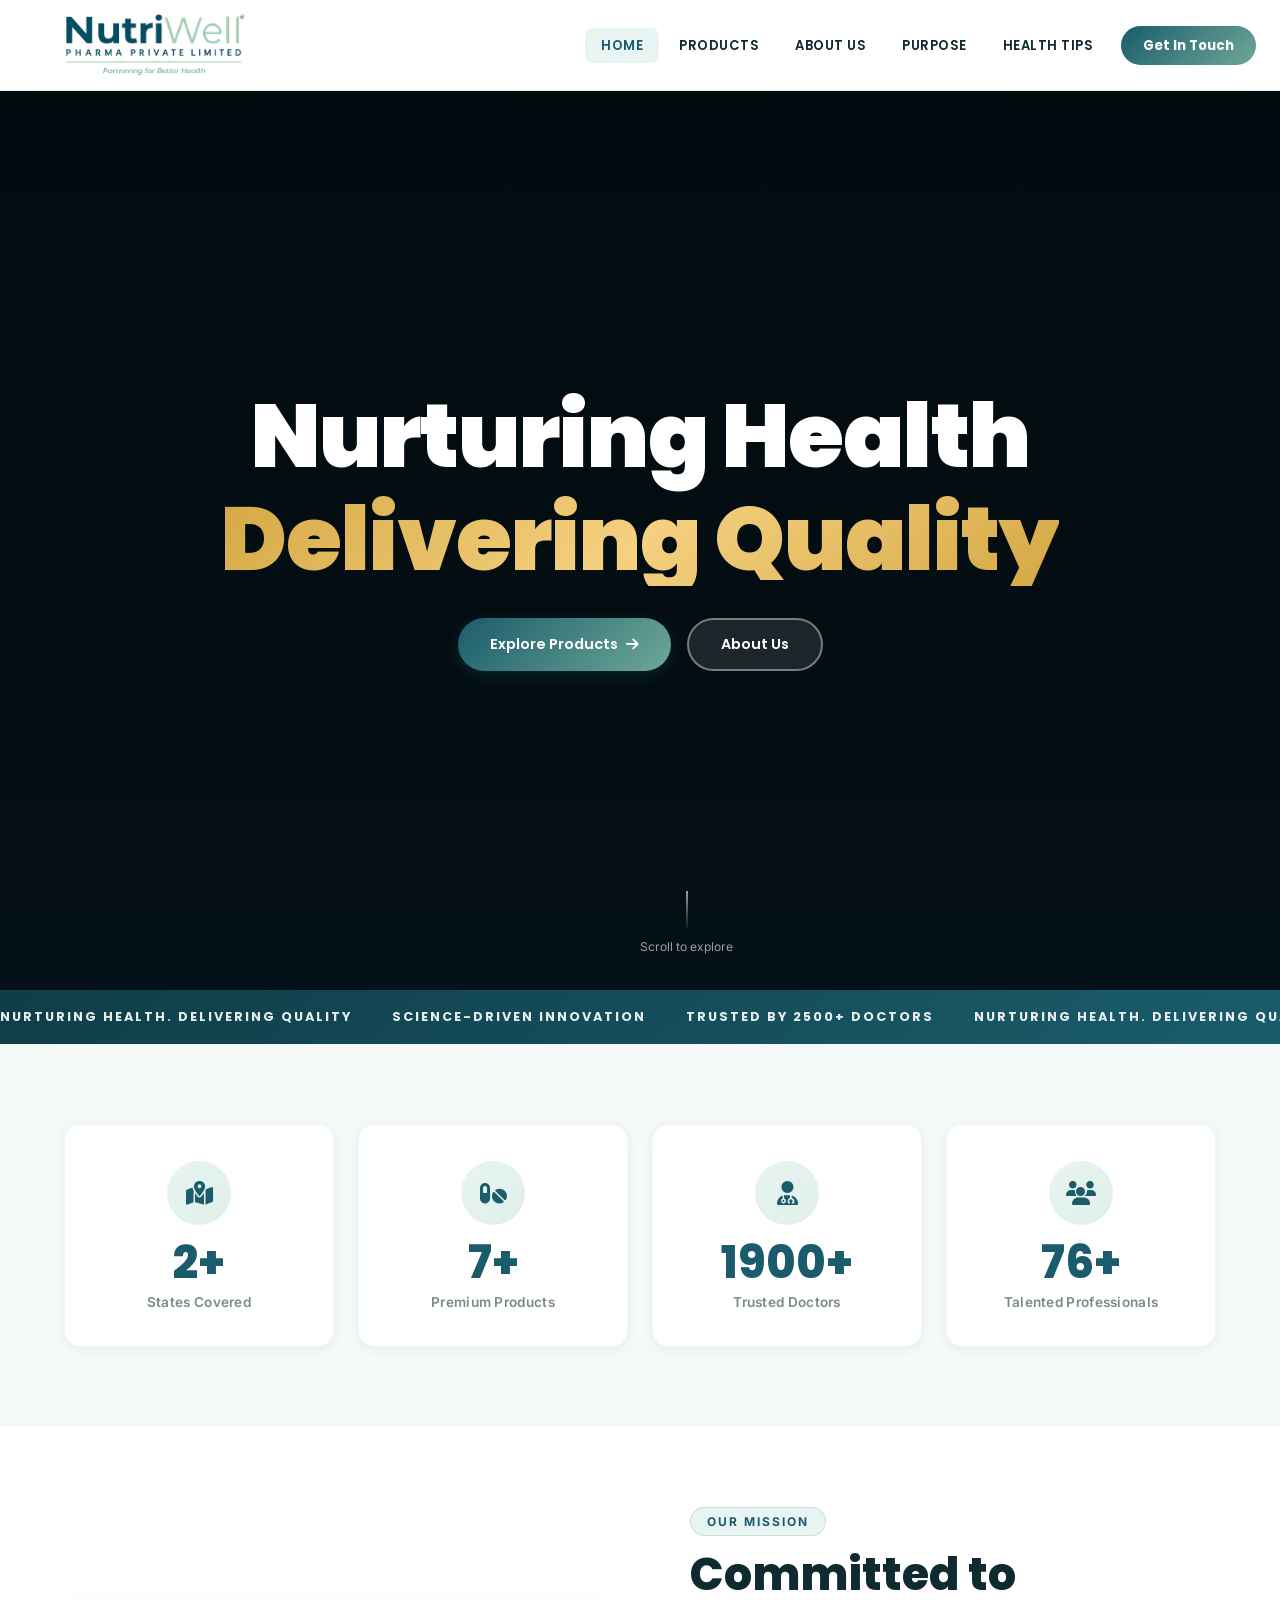
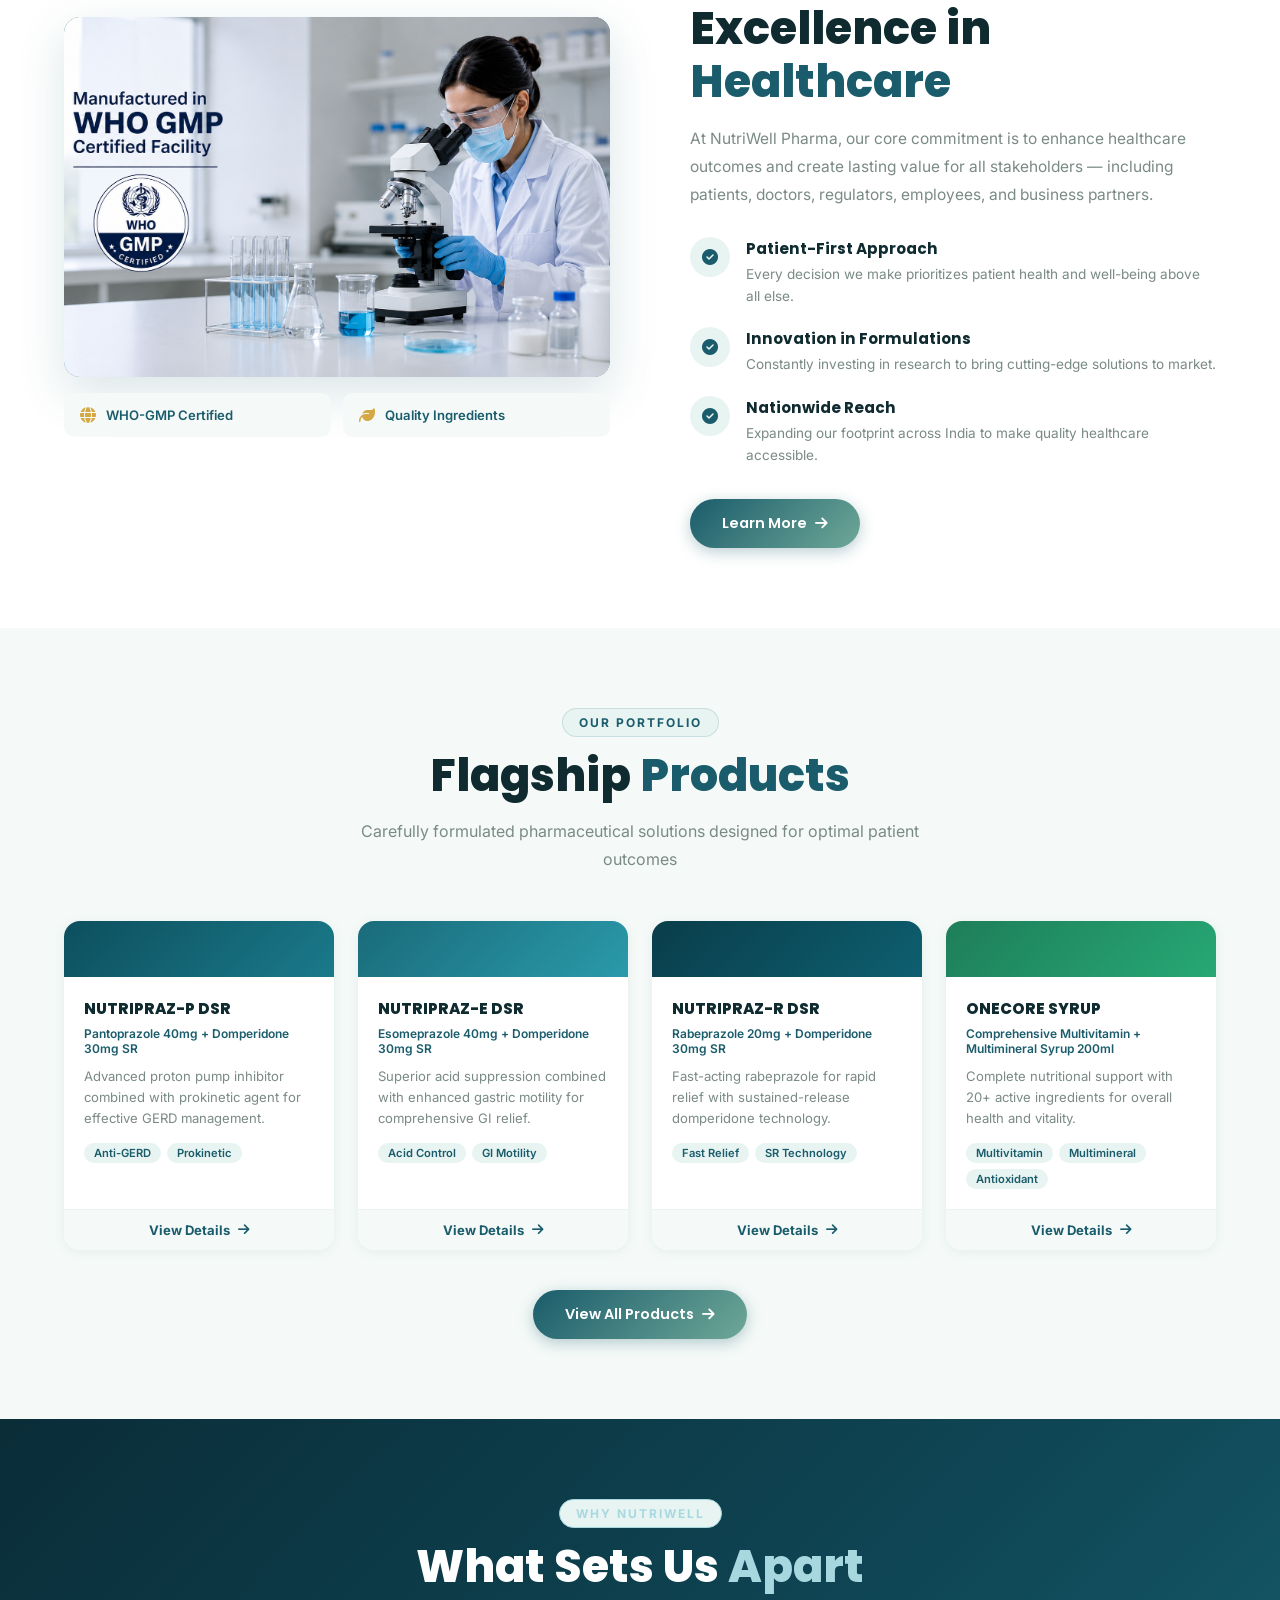
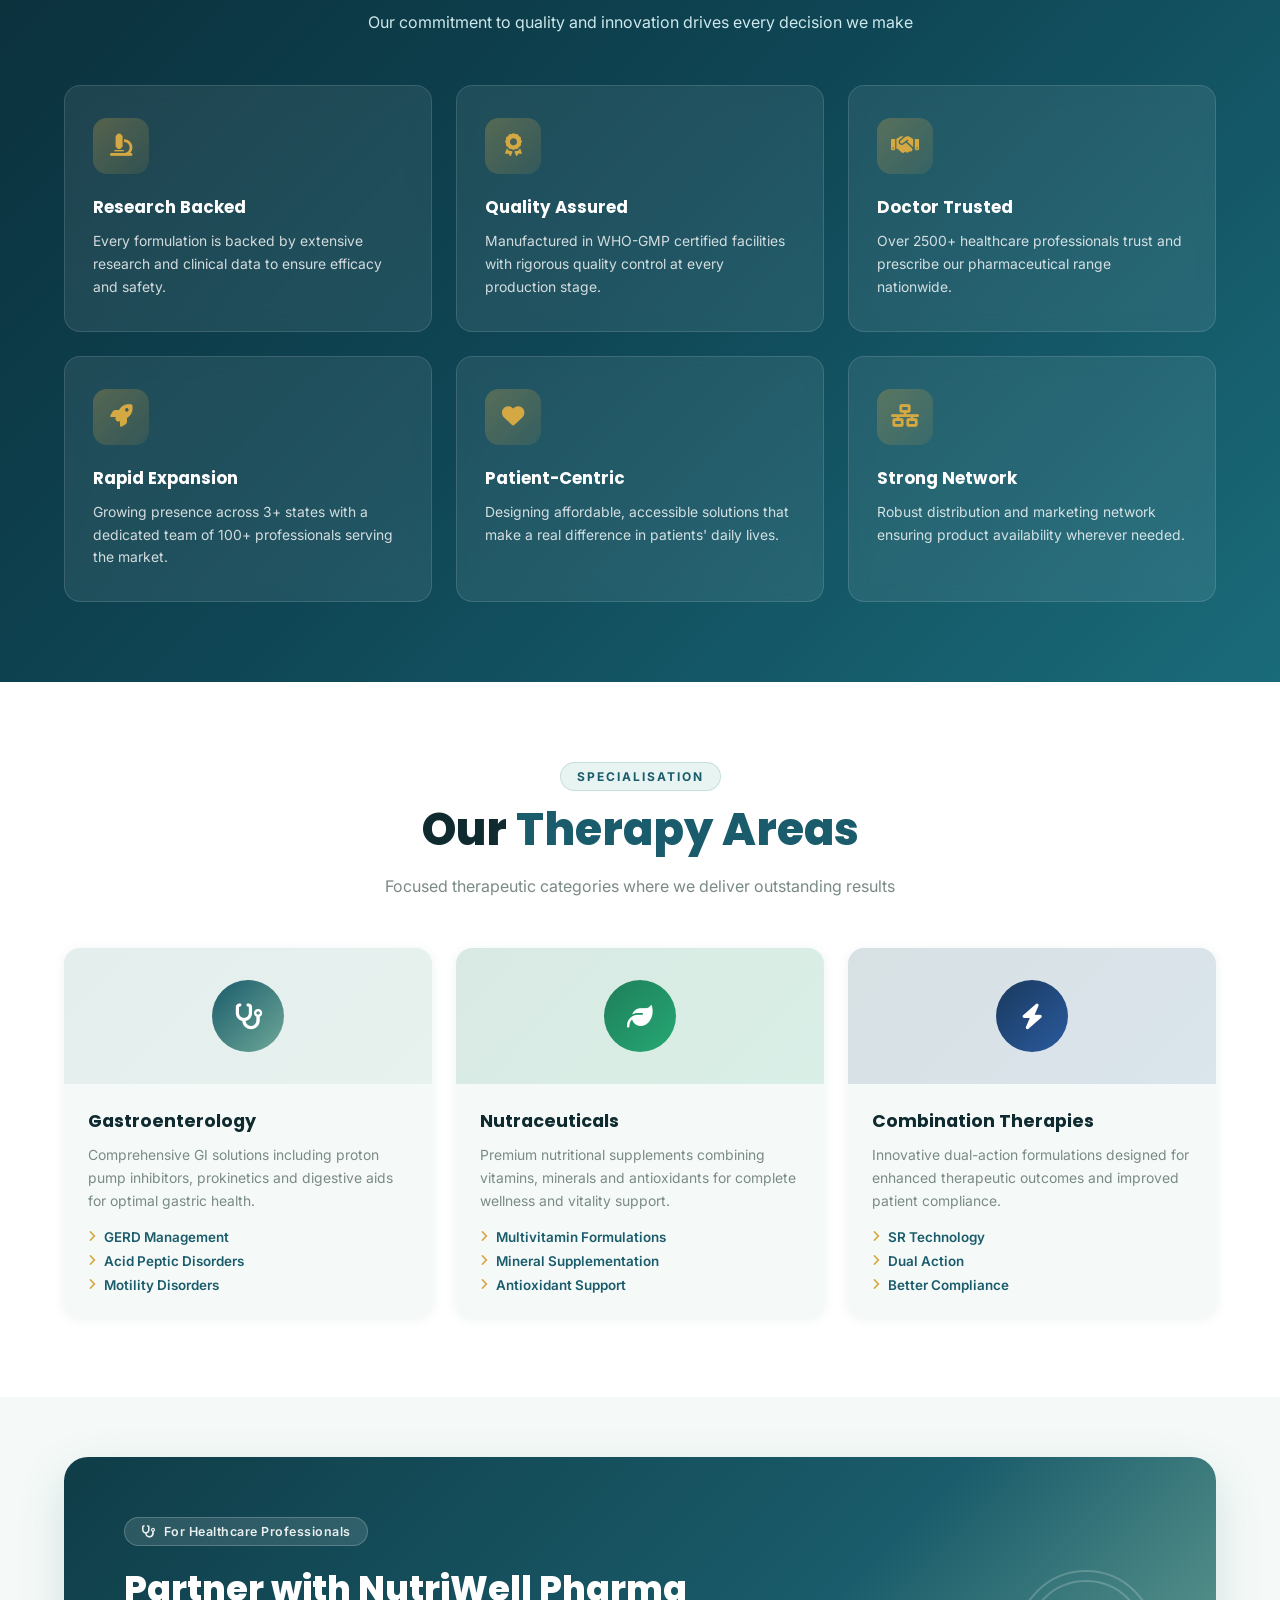
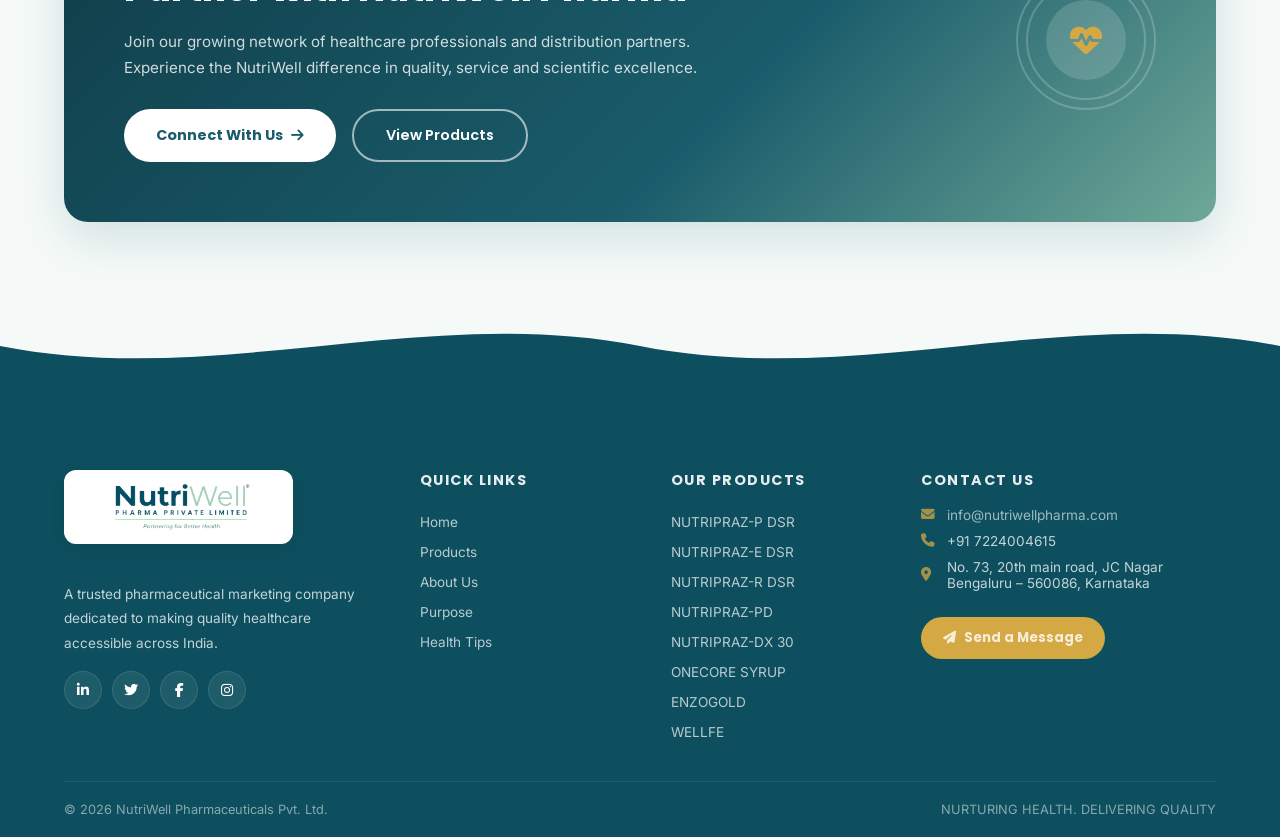
==== commit 16e8c5fe: "Add WELLFE in index.html footer" ====
--- a/index.html
+++ b/index.html
@@ -1055,6 +1055,7 @@
           <li><a href="#" onclick="showPage('products',null)">NUTRIPRAZ-DX 30</a></li>
           <li><a href="#" onclick="showPage('products',null)">ONECORE SYRUP</a></li>
           <li><a href="#" onclick="showPage('products',null)">ENZOGOLD</a></li>
+          <li><a href="#" onclick="showPage('products',null)">WELLFE</a></li>
         </ul>
       </div>
       <div class="footer-contact">
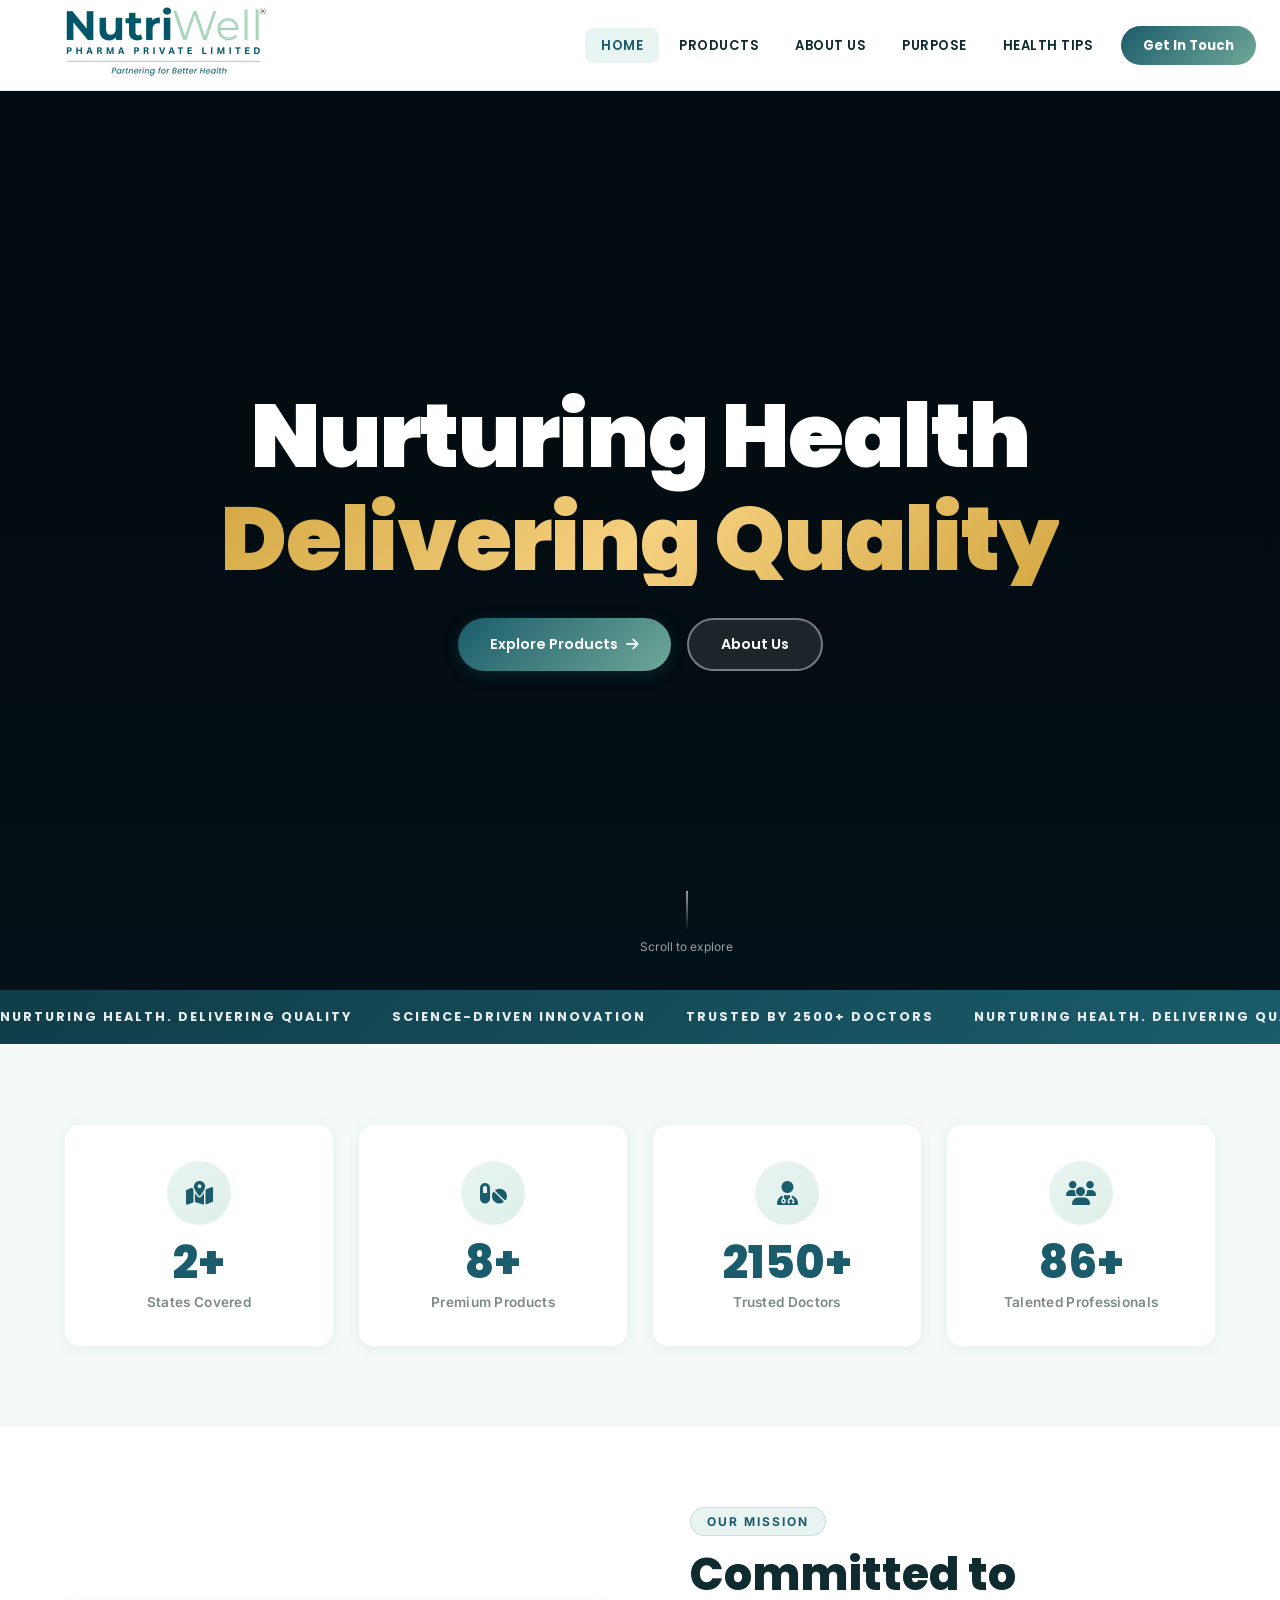
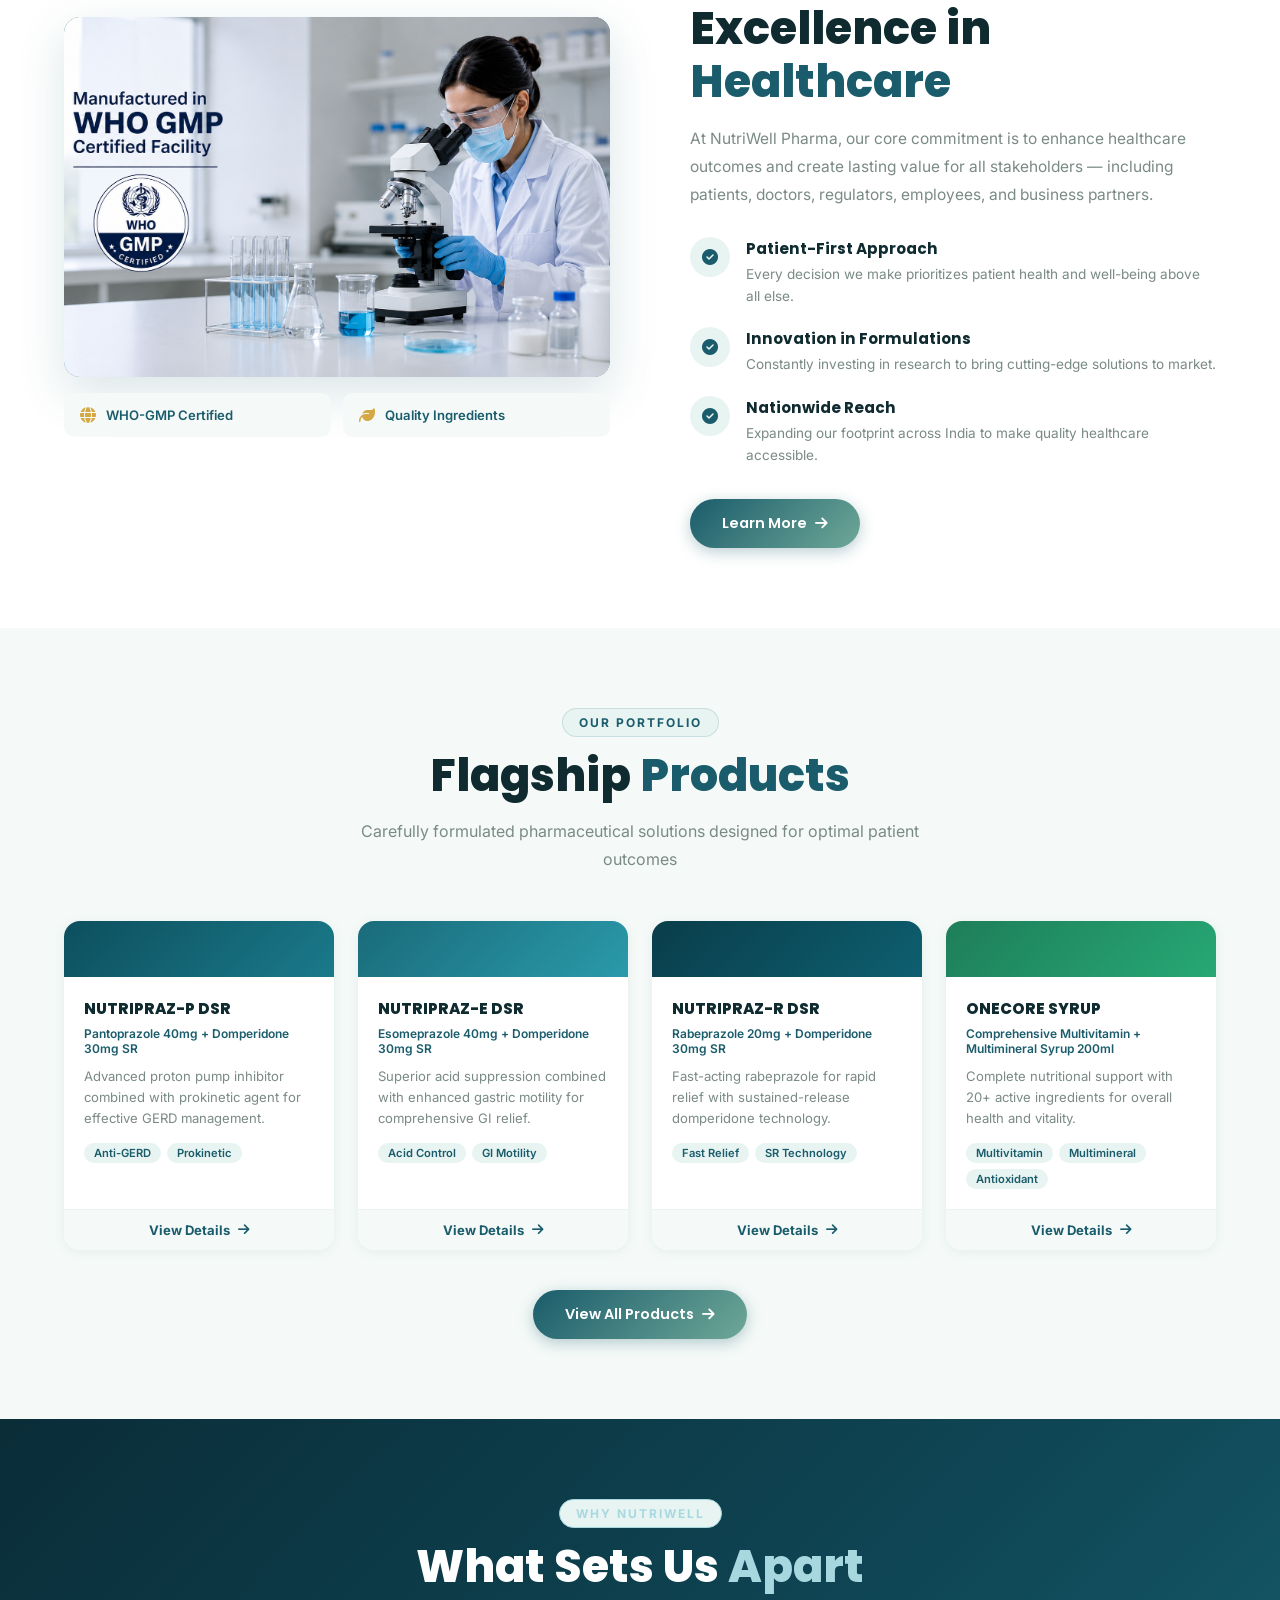
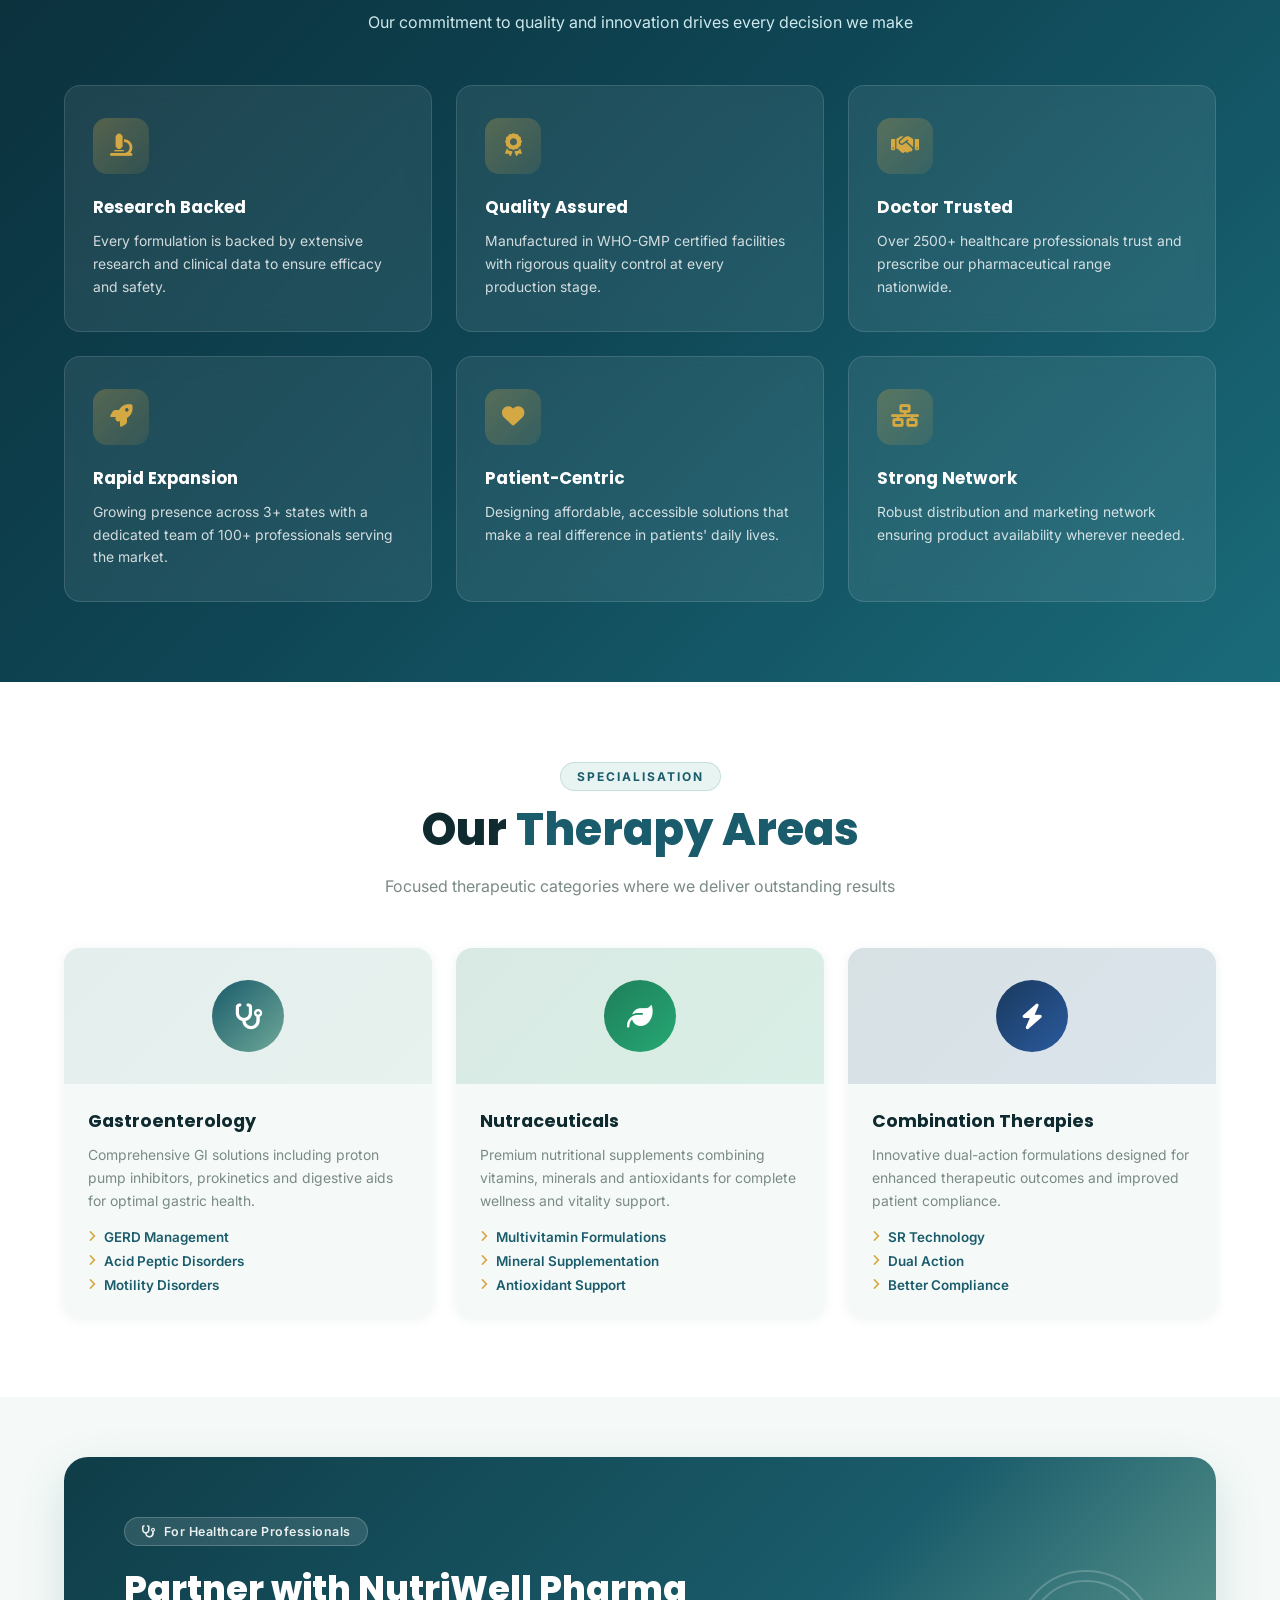
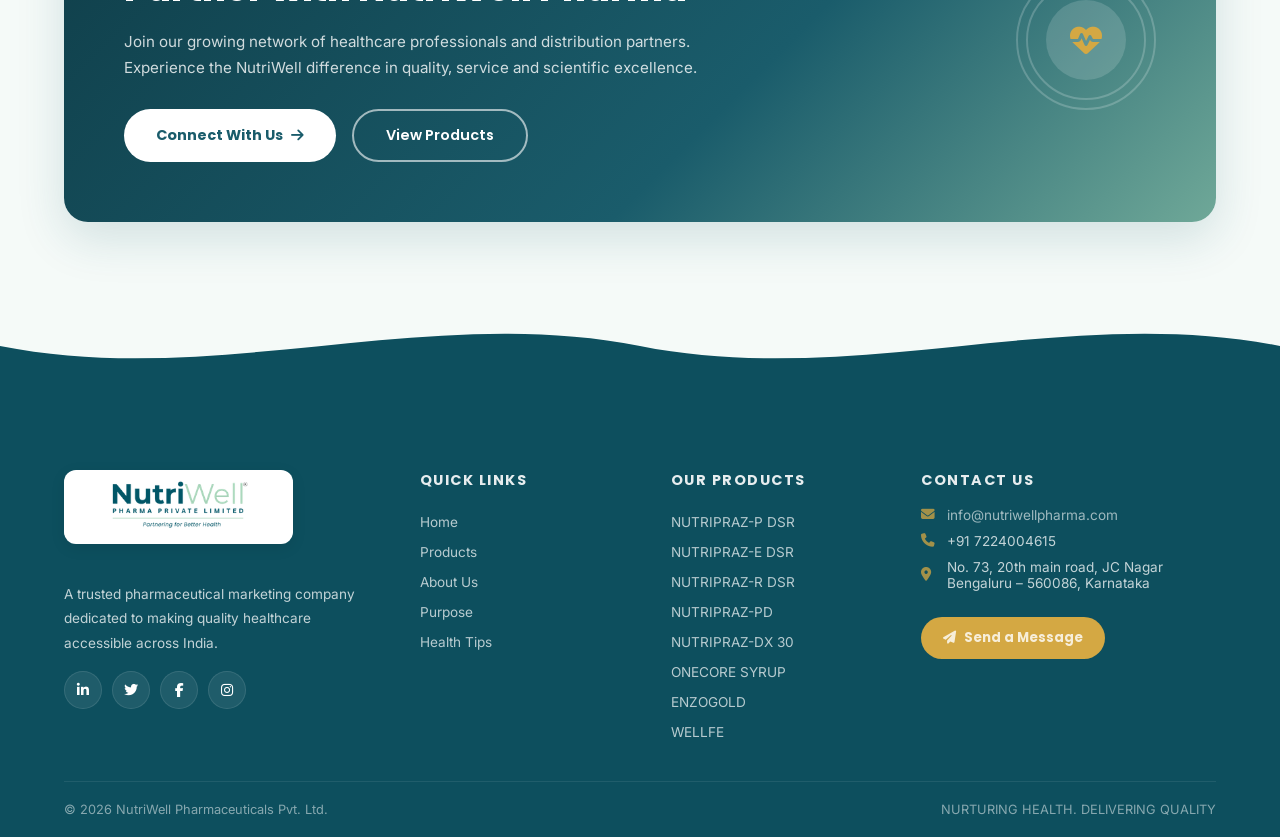
==== commit 64e8856d: "feat: update site logo to Nutriwell_logo.png and adjust navbar styling" ====
--- a/index.html
+++ b/index.html
@@ -16,7 +16,7 @@
 <!-- ===== NAVBAR ===== -->
 <nav class="navbar" id="navbar">
   <div class="nav-container">
-    <img src="images/NutriWell.svg" alt="NutriWell Pharma Private Limited" class="logo-img nav-logo-img" />
+    <img src="images/Nutriwell_logo.png" alt="NutriWell Pharma Private Limited" class="logo-img nav-logo-img" />
     <button class="nav-toggle" id="navToggle" aria-label="Toggle menu">
       <span></span><span></span><span></span>
     </button>
@@ -1025,7 +1025,7 @@
     <div class="footer-grid">
       <div class="footer-brand">
         <div class="footer-logo">
-          <img src="images/NutriWell.svg" alt="NutriWell Pharma Private Limited" class="logo-img logo-footer" />
+          <img src="images/Nutriwell_logo.png" alt="NutriWell Pharma Private Limited" class="logo-img logo-footer" />
         </div>
         <p class="footer-desc">A trusted pharmaceutical marketing company dedicated to making quality healthcare accessible across India.</p>
         <div class="footer-social">
--- a/style.css
+++ b/style.css
@@ -104,13 +104,13 @@
   padding: 0 24px; height: 90px;
 }
 .nav-logo {
-  display: flex; align-items: center; text-decoration: none;
+  display: flex; align-items: left; text-decoration: none;
 }
 .logo-img {
-  height: 72px;
+  height: 80px;
   width: auto;
   display: block;
-  transition: all 0.3s cubic-bezier(0.4, 0, 0.2, 1);
+  /* transition: all 0.3s cubic-bezier(0.4, 0, 0.2, 1); */
 }
 .logo-img:not(.nav-logo-img):hover {
   transform: translateY(-2px) scale(1.02);
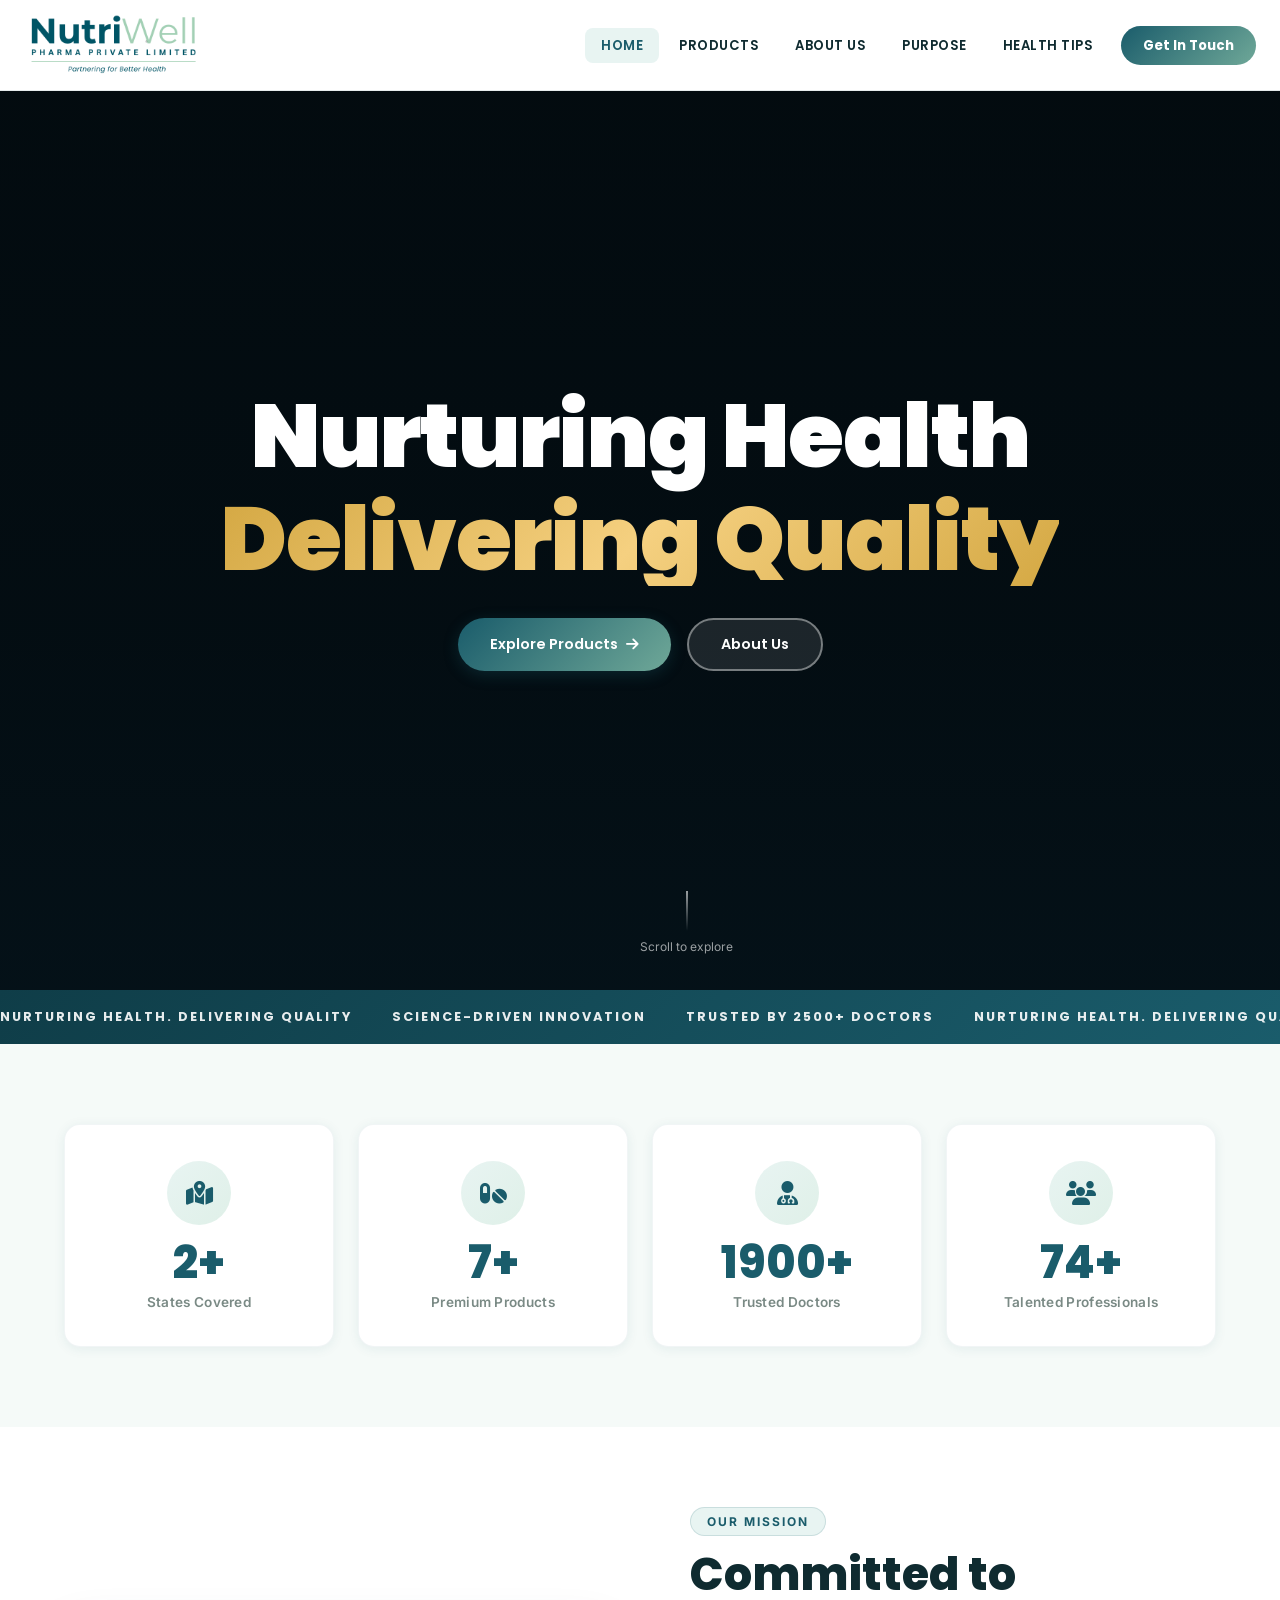
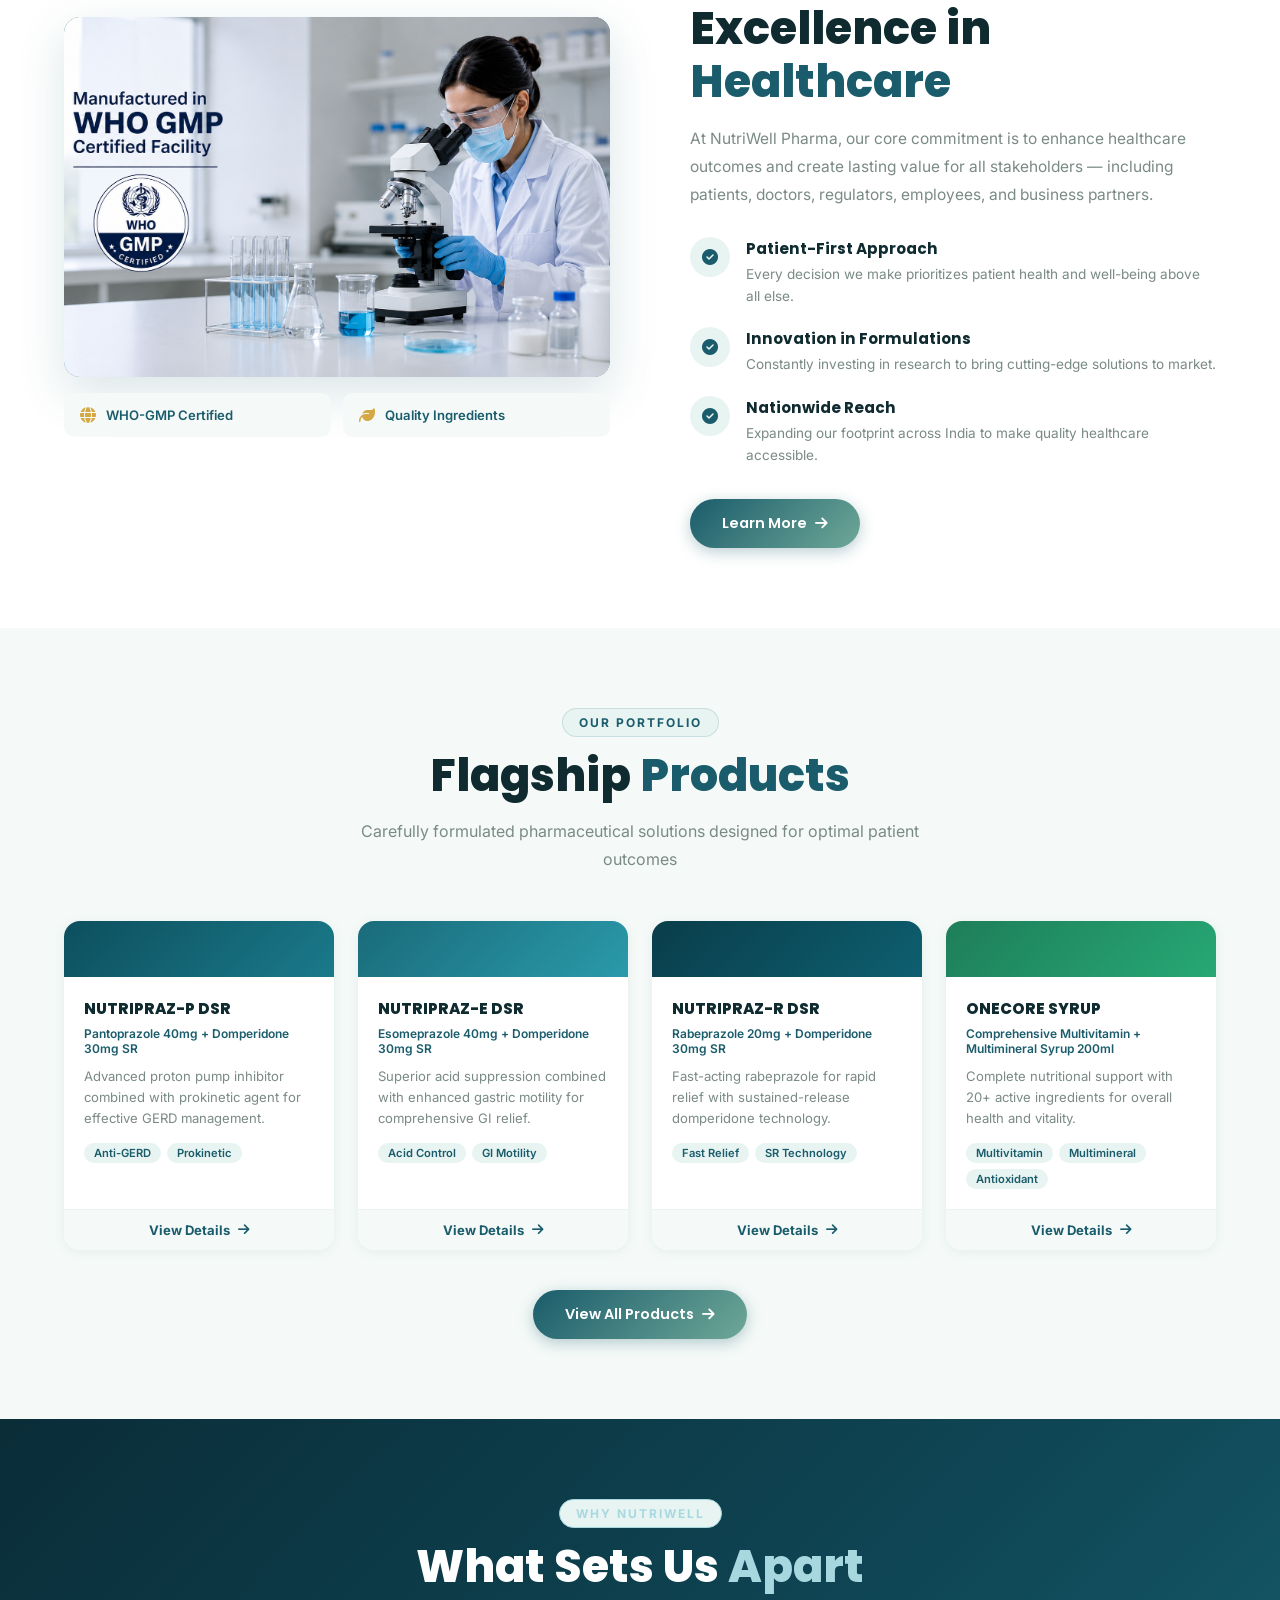
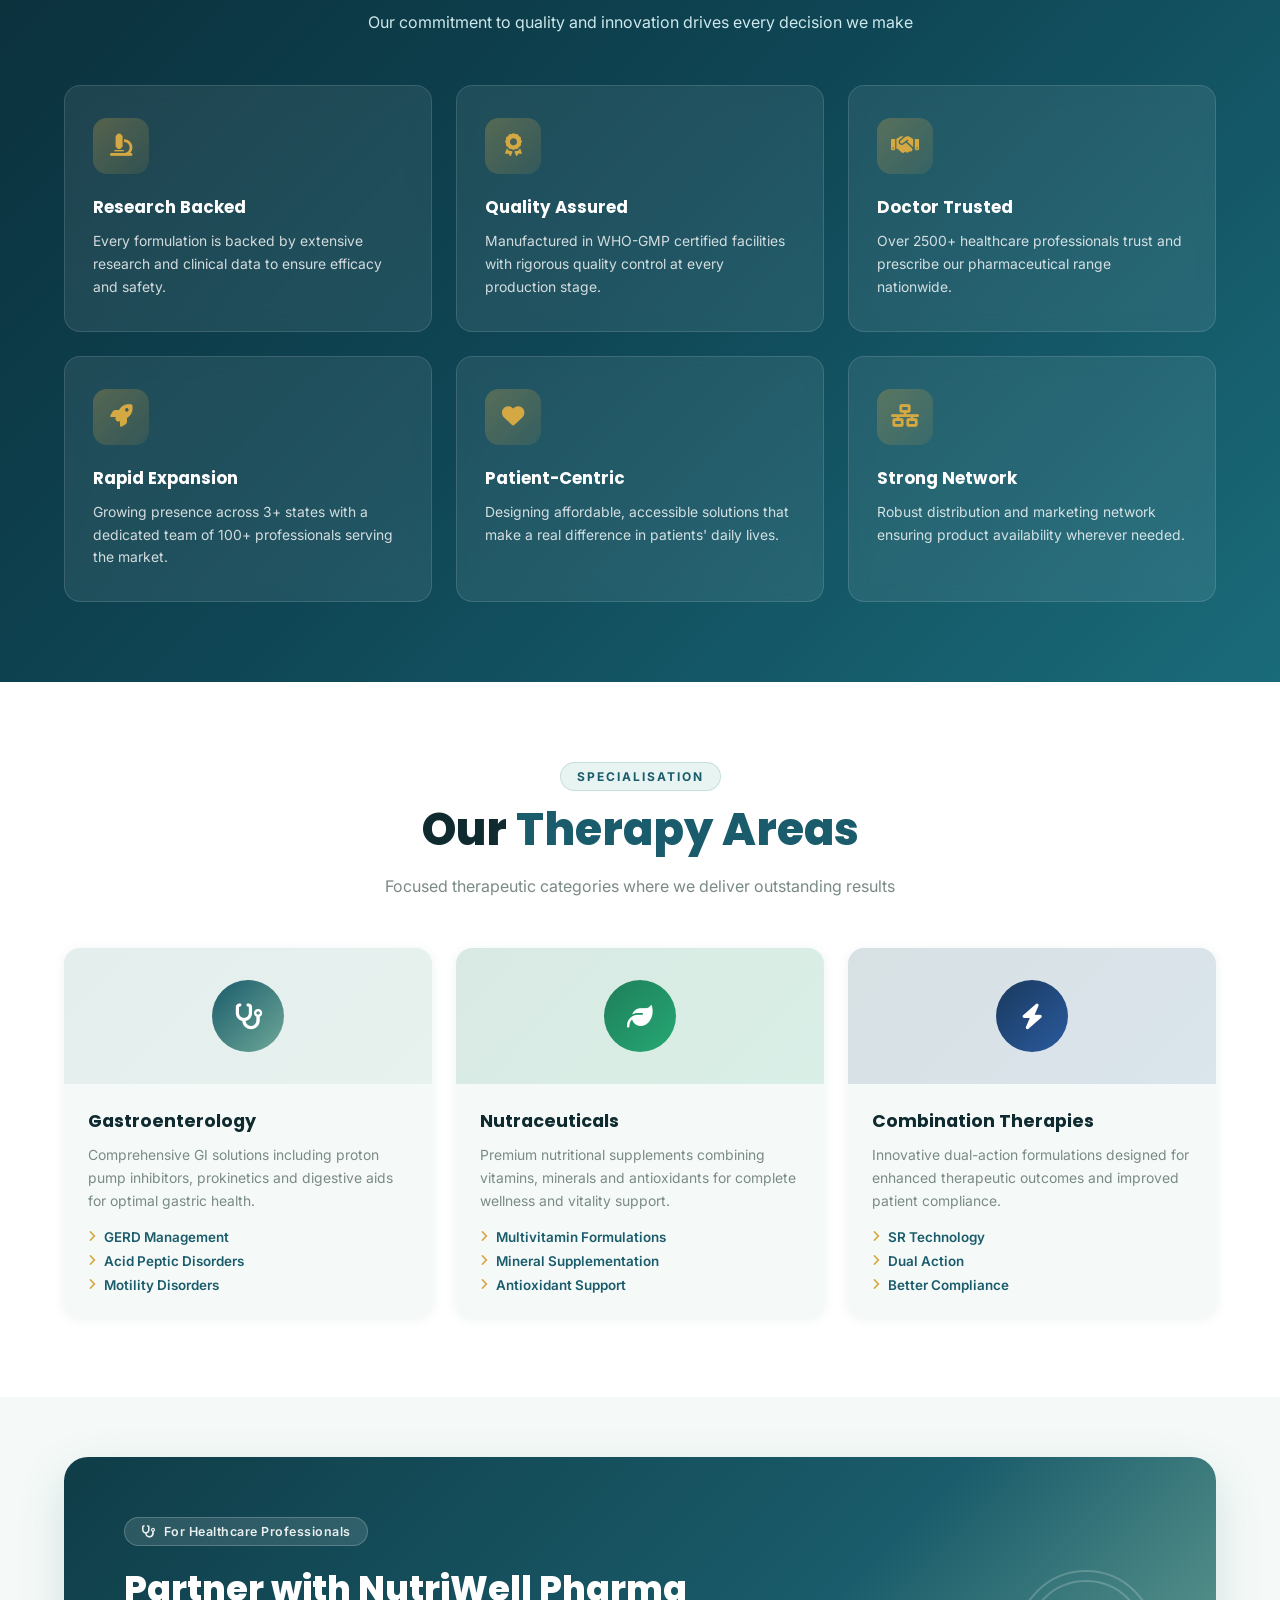
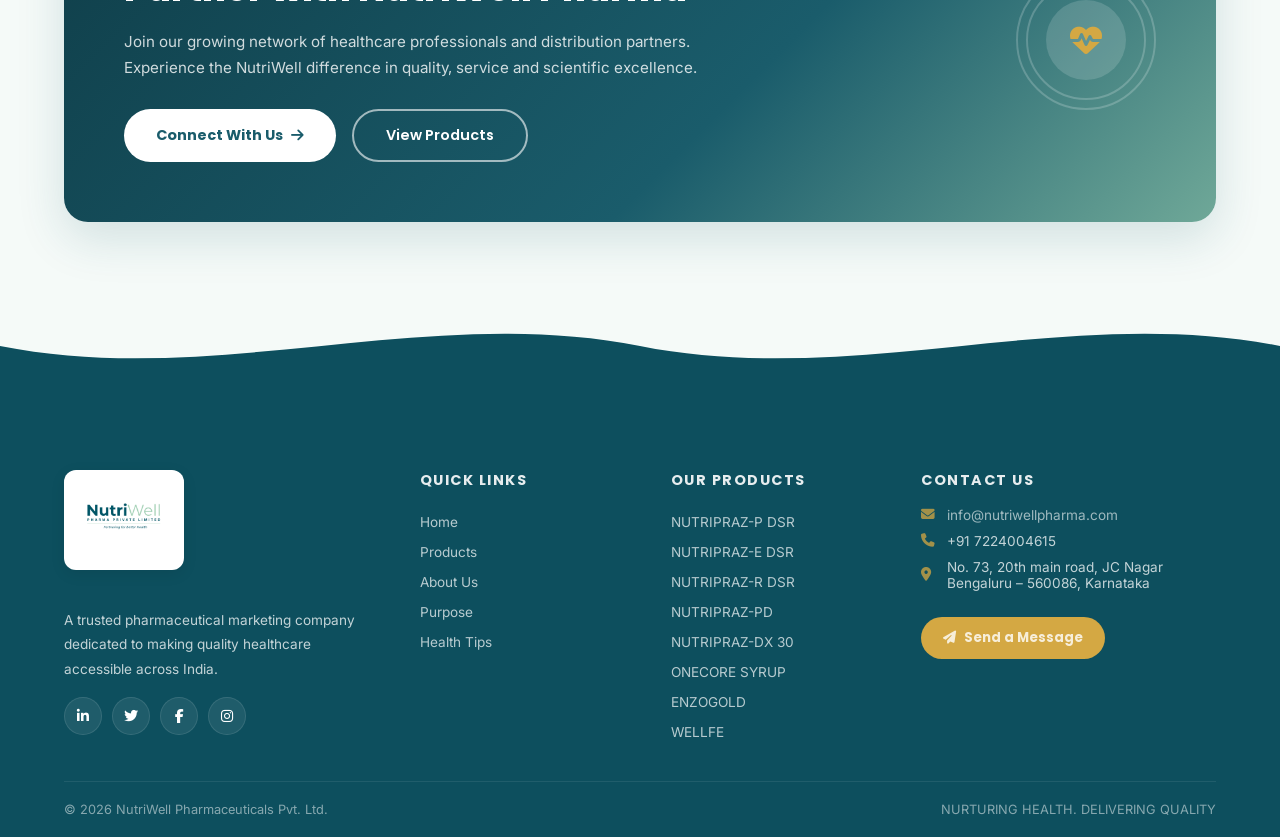
==== commit 0df1cb36: "feat: update company logo, adjust logo dimensions, and streamline therapeutic areas list" ====
--- a/index.html
+++ b/index.html
@@ -676,7 +676,7 @@
       <div class="acronym-inner">
         <div class="acronym-text fade-up">
           <div style="display:flex;align-items:center;gap:14px;margin-bottom:24px">
-            <img src="images/NutriWell.svg" alt="NutriWell Pharma Private Limited" class="logo-img" style="height:56px;" />
+            <img src="images/Nutriwell_logo.png" alt="NutriWell Pharma Private Limited" class="logo-img" style="height: 200px; width: auto;" />
           </div>
           <p>NutriWell Pharmaceuticals is dedicated to transforming healthcare through innovative research and reliable distribution of pharma &amp; nutraceutical products — from everyday essentials to advanced treatments, ensuring the highest standards of quality, safety &amp; efficacy.</p>
         </div>
@@ -959,14 +959,14 @@
           </div>
           <br/>
           <div class="contact-side-card">
-            <h3><i class="fas fa-pills"></i> Therapeutic Areas</h3>
+            <h3> Therapeutic Areas</h3>
             <p>We specialise in the following pharma segments:</p>
             <div class="coverage-list">
-              <div class="coverage-item"><i class="fas fa-disease" style="color:var(--primary)"></i> Gastroenterology (GERD, Acid Peptic)</div>
-              <div class="coverage-item"><i class="fas fa-leaf" style="color:var(--primary)"></i> Nutraceuticals &amp; Multivitamins</div>
-              <div class="coverage-item"><i class="fas fa-seedling" style="color:var(--primary)"></i> Nutritional Wellness</div>
-              <div class="coverage-item"><i class="fas fa-hand-holding-medical" style="color:var(--primary)"></i> Gastrointestinal Care</div>
-              <div class="coverage-item"><i class="fas fa-pills" style="color:var(--primary)"></i> Digestive Enzyme Support</div>
+              <!-- <div class="coverage-item"><i class="fas fa-disease" style="color:var(--primary)"></i> Gastroenterology (GERD, Acid Peptic)</div>
+              <div class="coverage-item"><i class="fas fa-leaf" style="color:var(--primary)"></i> Nutraceuticals &amp; Multivitamins</div> -->
+              <div class="coverage-item"> Nutritional Wellness</div>
+              <div class="coverage-item"> Gastrointestinal Care</div>
+              <div class="coverage-item"> Digestive Enzyme Support</div>
             </div>
           </div>
           <br/>
@@ -1025,7 +1025,7 @@
     <div class="footer-grid">
       <div class="footer-brand">
         <div class="footer-logo">
-          <img src="images/Nutriwell_logo.png" alt="NutriWell Pharma Private Limited" class="logo-img logo-footer" />
+          <img src="images/Nutriwell_logo.png" alt="NutriWell Pharma Private Limited" class="logo-img logo-footer"/>
         </div>
         <p class="footer-desc">A trusted pharmaceutical marketing company dedicated to making quality healthcare accessible across India.</p>
         <div class="footer-social">
--- a/style.css
+++ b/style.css
@@ -104,10 +104,10 @@
   padding: 0 24px; height: 90px;
 }
 .nav-logo {
-  display: flex; align-items: left; text-decoration: none;
+  display: flex; align-items: center; text-decoration: none;
 }
 .logo-img {
-  height: 80px;
+  height: 200px;
   width: auto;
   display: block;
   /* transition: all 0.3s cubic-bezier(0.4, 0, 0.2, 1); */
@@ -117,6 +117,9 @@
   filter: drop-shadow(0 6px 12px rgba(26, 92, 107, 0.12));
 }
 .nav-logo-img {
+  margin-top: 16px;
+  height: 180px;
+  width: auto;
   pointer-events: none; /* Disables all click, hover, and pointer events */
   cursor: default; /* Ensures the mouse cursor remains default when hovering */
 }
@@ -138,7 +141,7 @@
   box-shadow: 0 8px 24px rgba(0, 0, 0, 0.15);
 }
 .logo-footer {
-  height: 54px;
+  height: 80px;
   width: auto;
   display: block;
   opacity: 1;
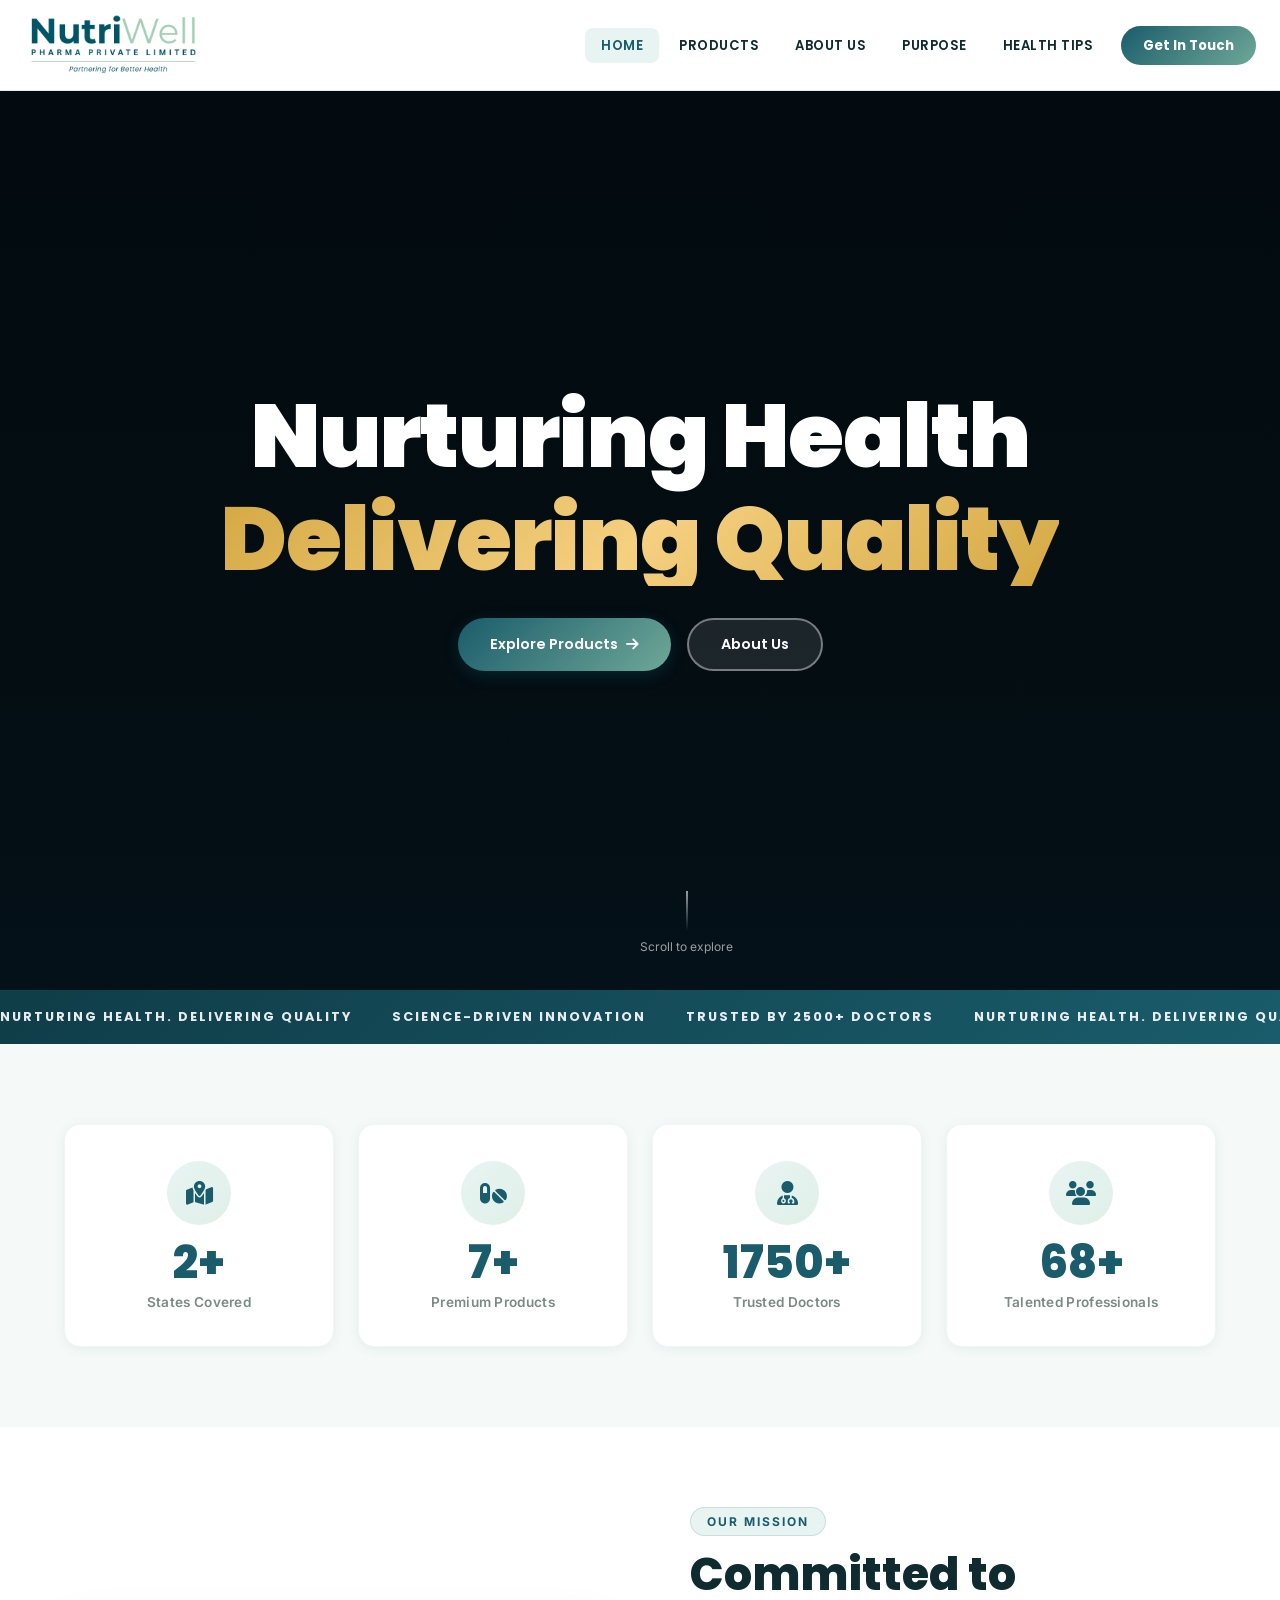
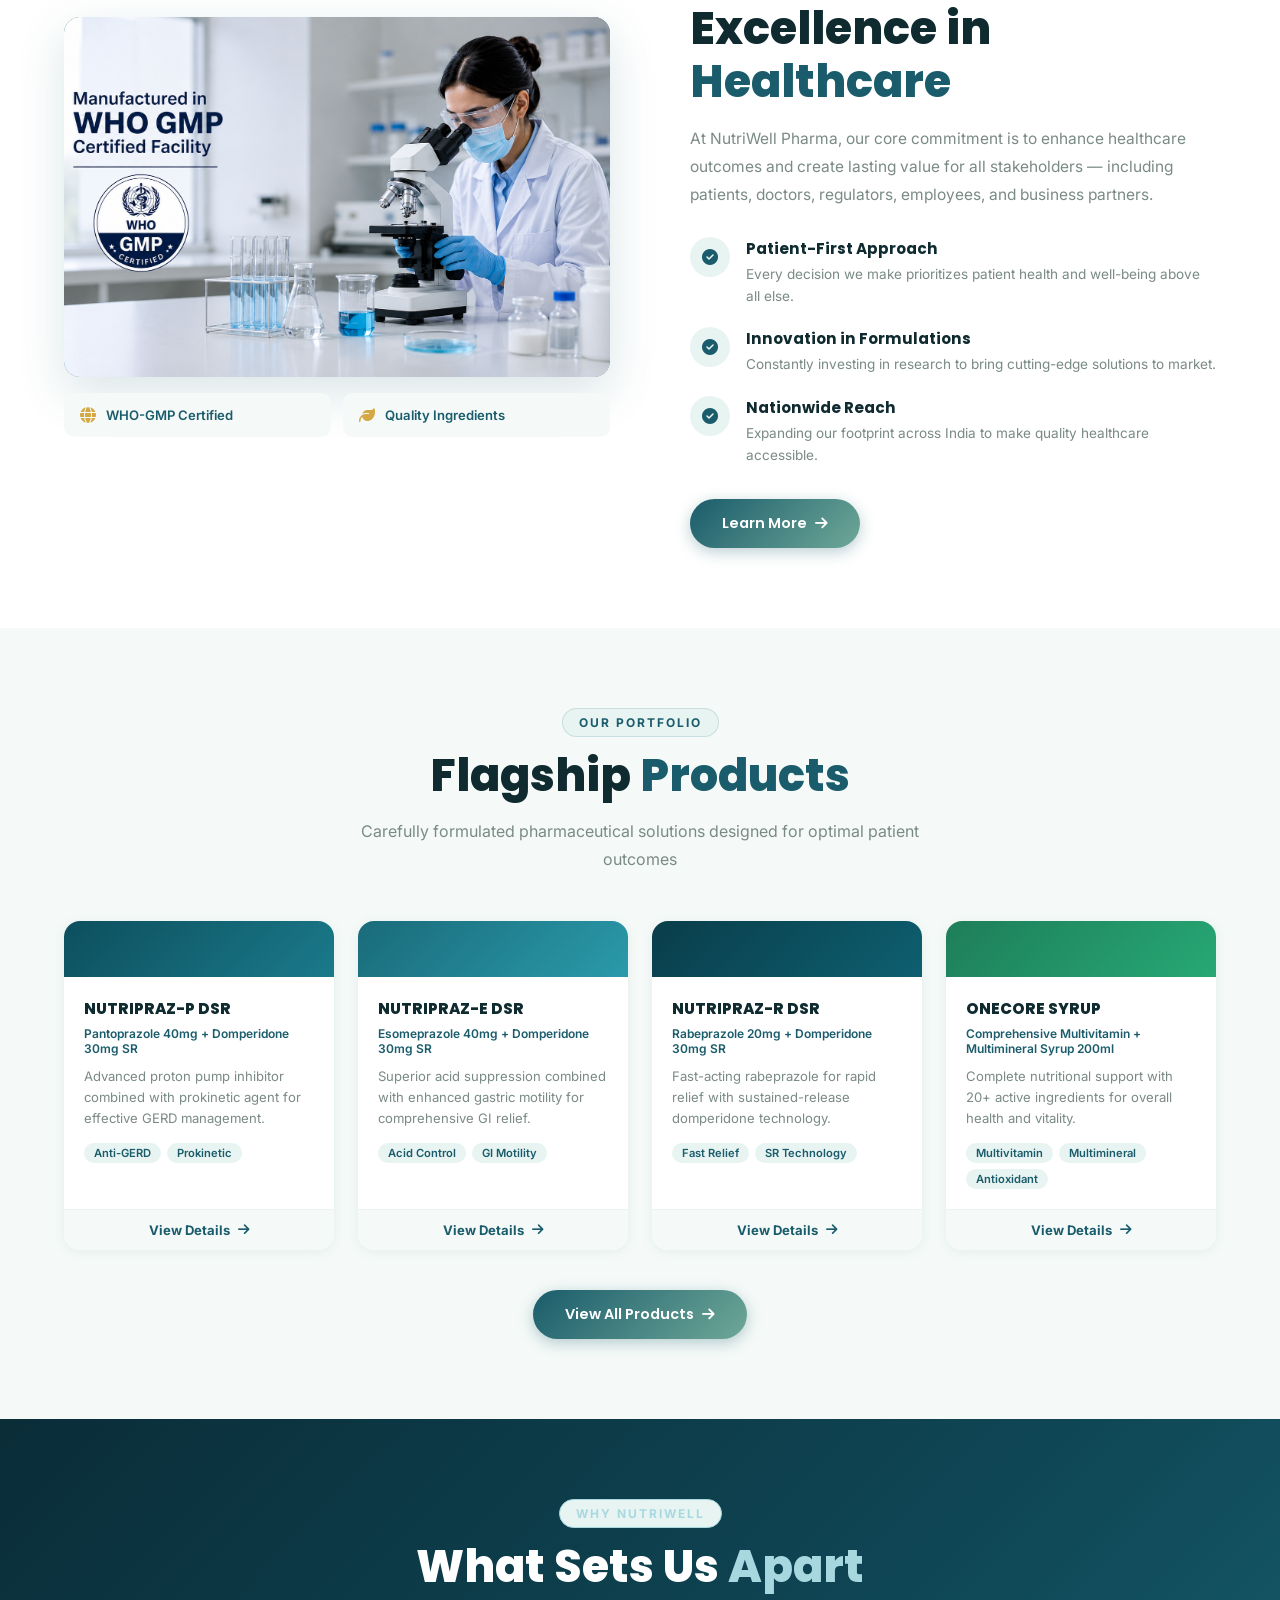
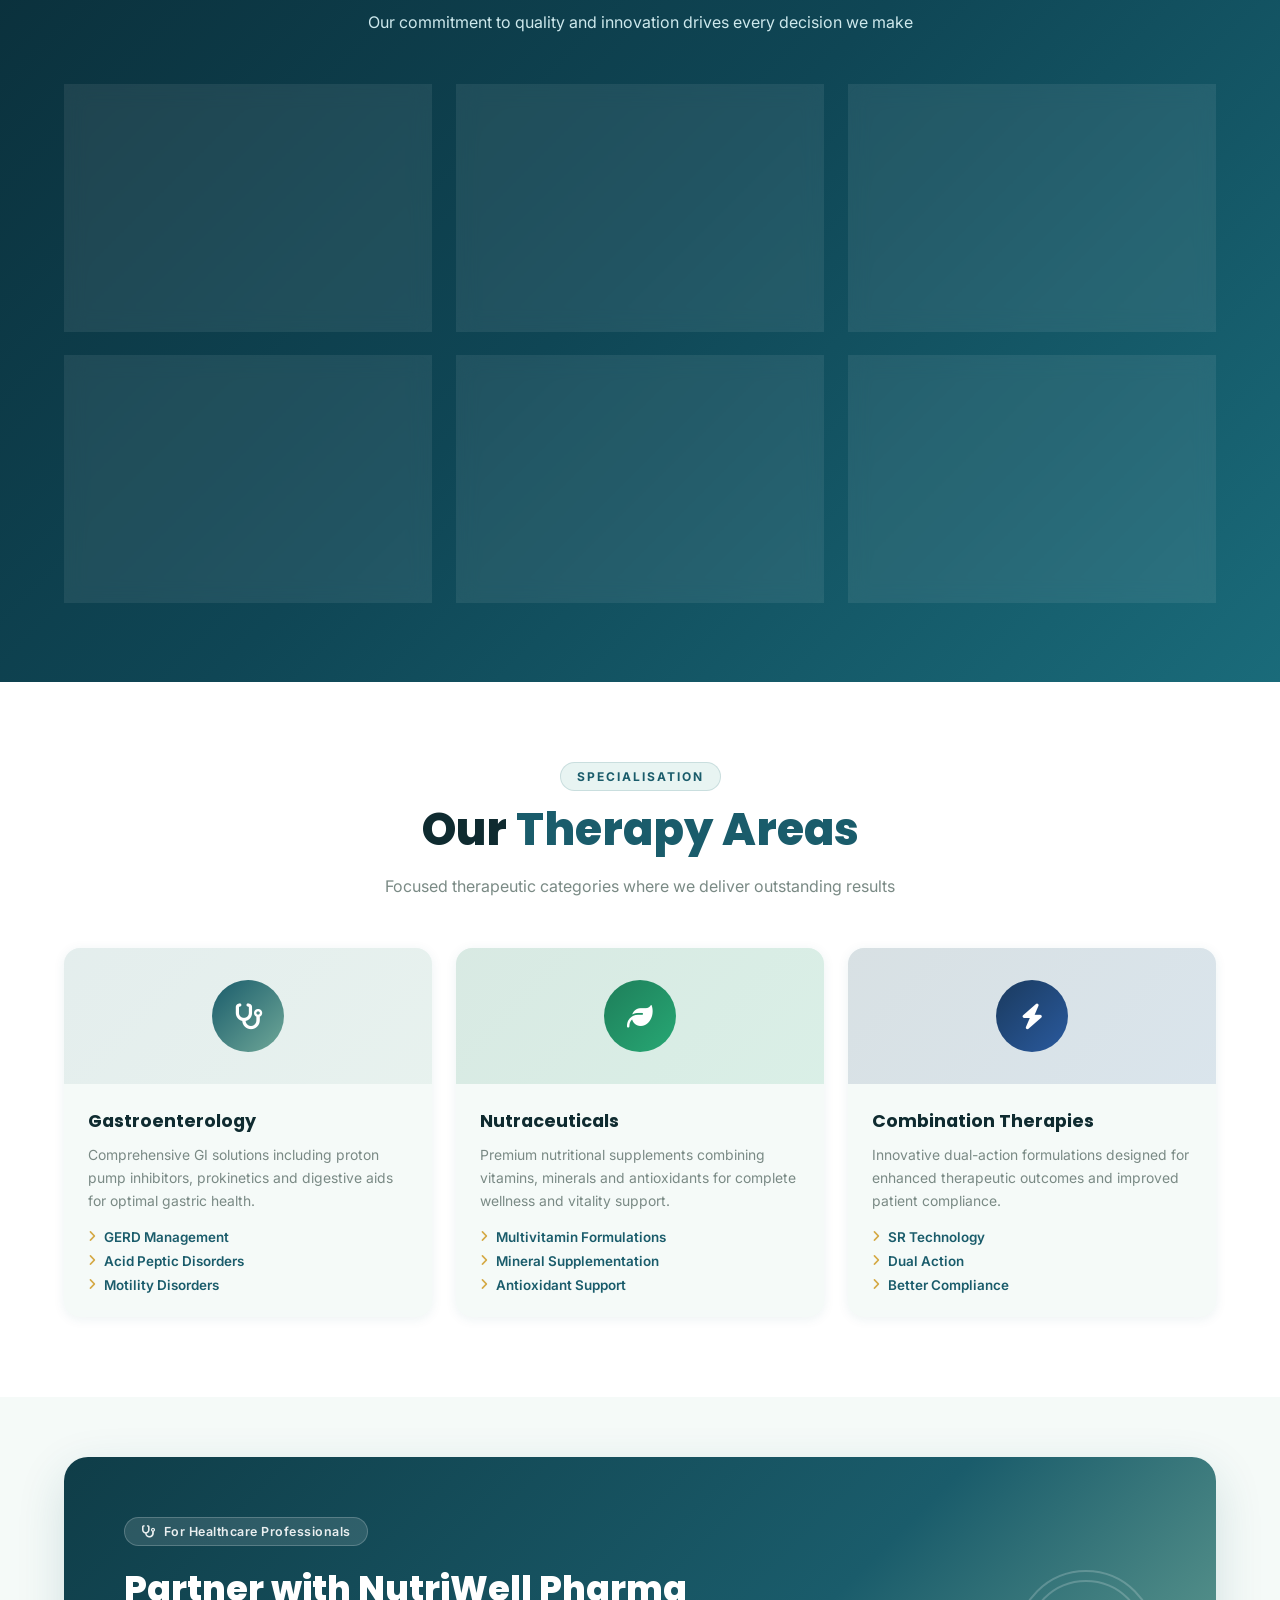
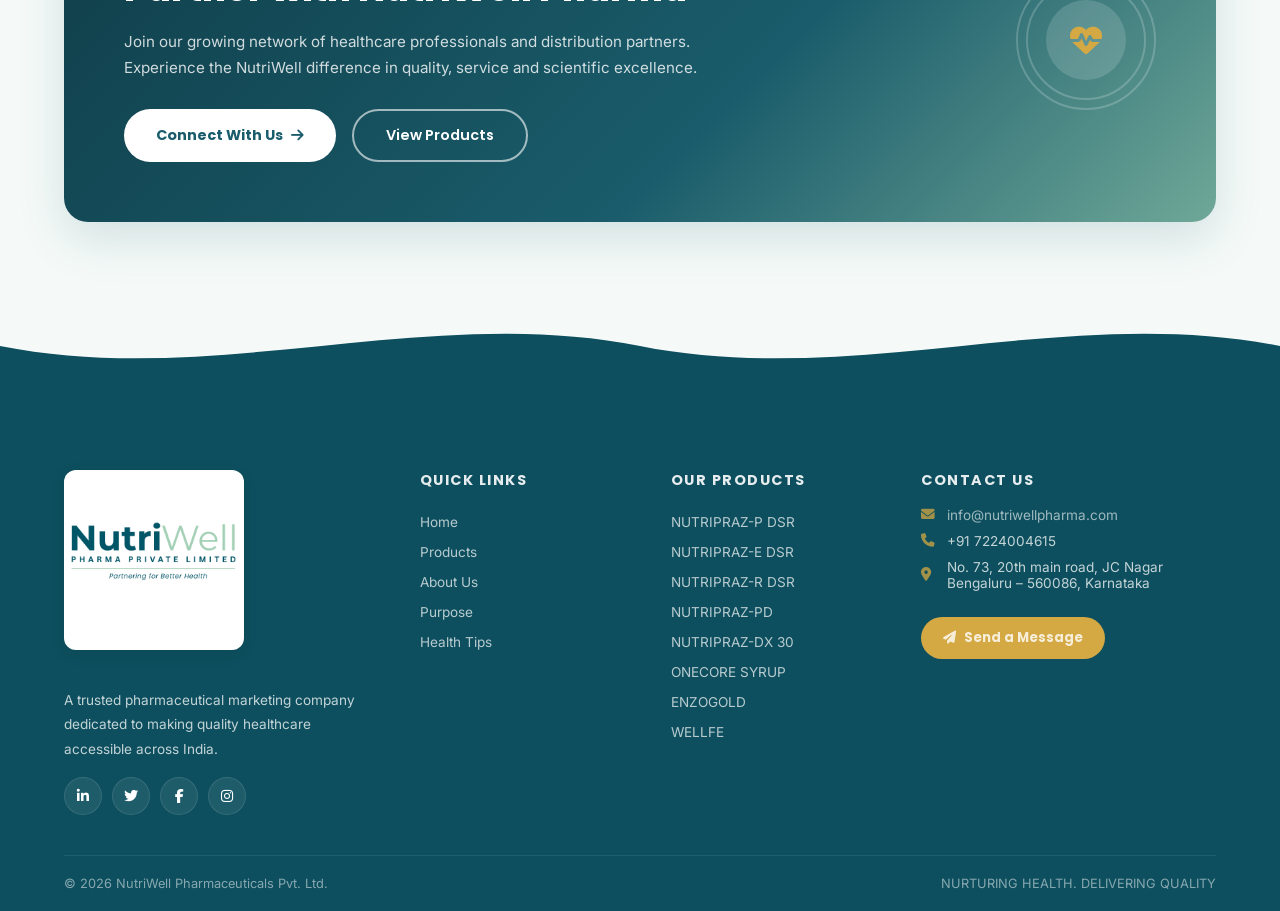
==== commit c2169826: "feat: implement dynamic daily fruit feature and update footer logo styling" ====
--- a/index.html
+++ b/index.html
@@ -675,7 +675,7 @@
     <div class="container">
       <div class="acronym-inner">
         <div class="acronym-text fade-up">
-          <div style="display:flex;align-items:center;gap:14px;margin-bottom:24px">
+          <div style="display:flex;align-items:center;justify-content:center;gap:14px;margin-bottom:24px">
             <img src="images/Nutriwell_logo.png" alt="NutriWell Pharma Private Limited" class="logo-img" style="height: 200px; width: auto;" />
           </div>
           <p>NutriWell Pharmaceuticals is dedicated to transforming healthcare through innovative research and reliable distribution of pharma &amp; nutraceutical products — from everyday essentials to advanced treatments, ensuring the highest standards of quality, safety &amp; efficacy.</p>
@@ -767,17 +767,17 @@
     <div class="container">
       <div class="fruit-inner">
         <div class="fruit-text fade-up">
-          <h2>🍒 Fruit of the day: Cherries</h2>
+          <h2 id="fruit-name-title">🍒 Fruit of the day: Cherries</h2>
           <ul>
-            <li>Nutritional Values (1 cup, 138g):</li>
-            <li>Calories: <strong>87</strong></li>
-            <li>Vitamin C: <strong>16% DV</strong></li>
-            <li>Fiber: <strong>2.9g</strong></li>
-            <li>Antioxidants: <strong>High in melatonin</strong></li>
-            <li><span class="fb-label">Key Benefits:</span> Enhances sleep quality, Reduces inflammation, Supports heart health.</li>
+            <li id="fruit-serving">Nutritional Values (1 cup, 138g):</li>
+            <li>Calories: <strong id="fruit-calories">87</strong></li>
+            <li>Vitamin C: <strong id="fruit-vitaminc">16% DV</strong></li>
+            <li>Fiber: <strong id="fruit-fiber">2.9g</strong></li>
+            <li>Antioxidants: <strong id="fruit-antioxidants">High in melatonin</strong></li>
+            <li><span class="fb-label">Key Benefits:</span> <span id="fruit-benefits">Enhances sleep quality, Reduces inflammation, Supports heart health.</span></li>
           </ul>
         </div>
-        <div class="fruit-img">🍒</div>
+        <div class="fruit-img" id="fruit-emoji-side">🍒</div>
       </div>
     </div>
   </section>
@@ -1025,7 +1025,7 @@
     <div class="footer-grid">
       <div class="footer-brand">
         <div class="footer-logo">
-          <img src="images/Nutriwell_logo.png" alt="NutriWell Pharma Private Limited" class="logo-img logo-footer"/>
+          <img src="images/Nutriwell_logo.png" alt="NutriWell Pharma Private Limited" class="logo-img logo-footer" />
         </div>
         <p class="footer-desc">A trusted pharmaceutical marketing company dedicated to making quality healthcare accessible across India.</p>
         <div class="footer-social">
--- a/style.css
+++ b/style.css
@@ -124,16 +124,17 @@
   cursor: default; /* Ensures the mouse cursor remains default when hovering */
 }
 
-/* Footer Logo Container - Styled as a premium white card to keep original brand colors clear and readable */
+/* Footer Logo Container - Styled as a white card where the image covers the box */
 .footer-logo {
   display: inline-flex;
   align-items: center;
   justify-content: center;
   background: white;
-  padding: 10px 20px;
+  padding: 0;
   border-radius: 12px;
   box-shadow: 0 4px 15px rgba(0, 0, 0, 0.08);
   margin-bottom: 22px;
+  overflow: hidden;
   transition: all 0.3s cubic-bezier(0.4, 0, 0.2, 1);
 }
 .footer-logo:hover {
@@ -141,7 +142,7 @@
   box-shadow: 0 8px 24px rgba(0, 0, 0, 0.15);
 }
 .logo-footer {
-  height: 80px;
+  height: 180px;
   width: auto;
   display: block;
   opacity: 1;
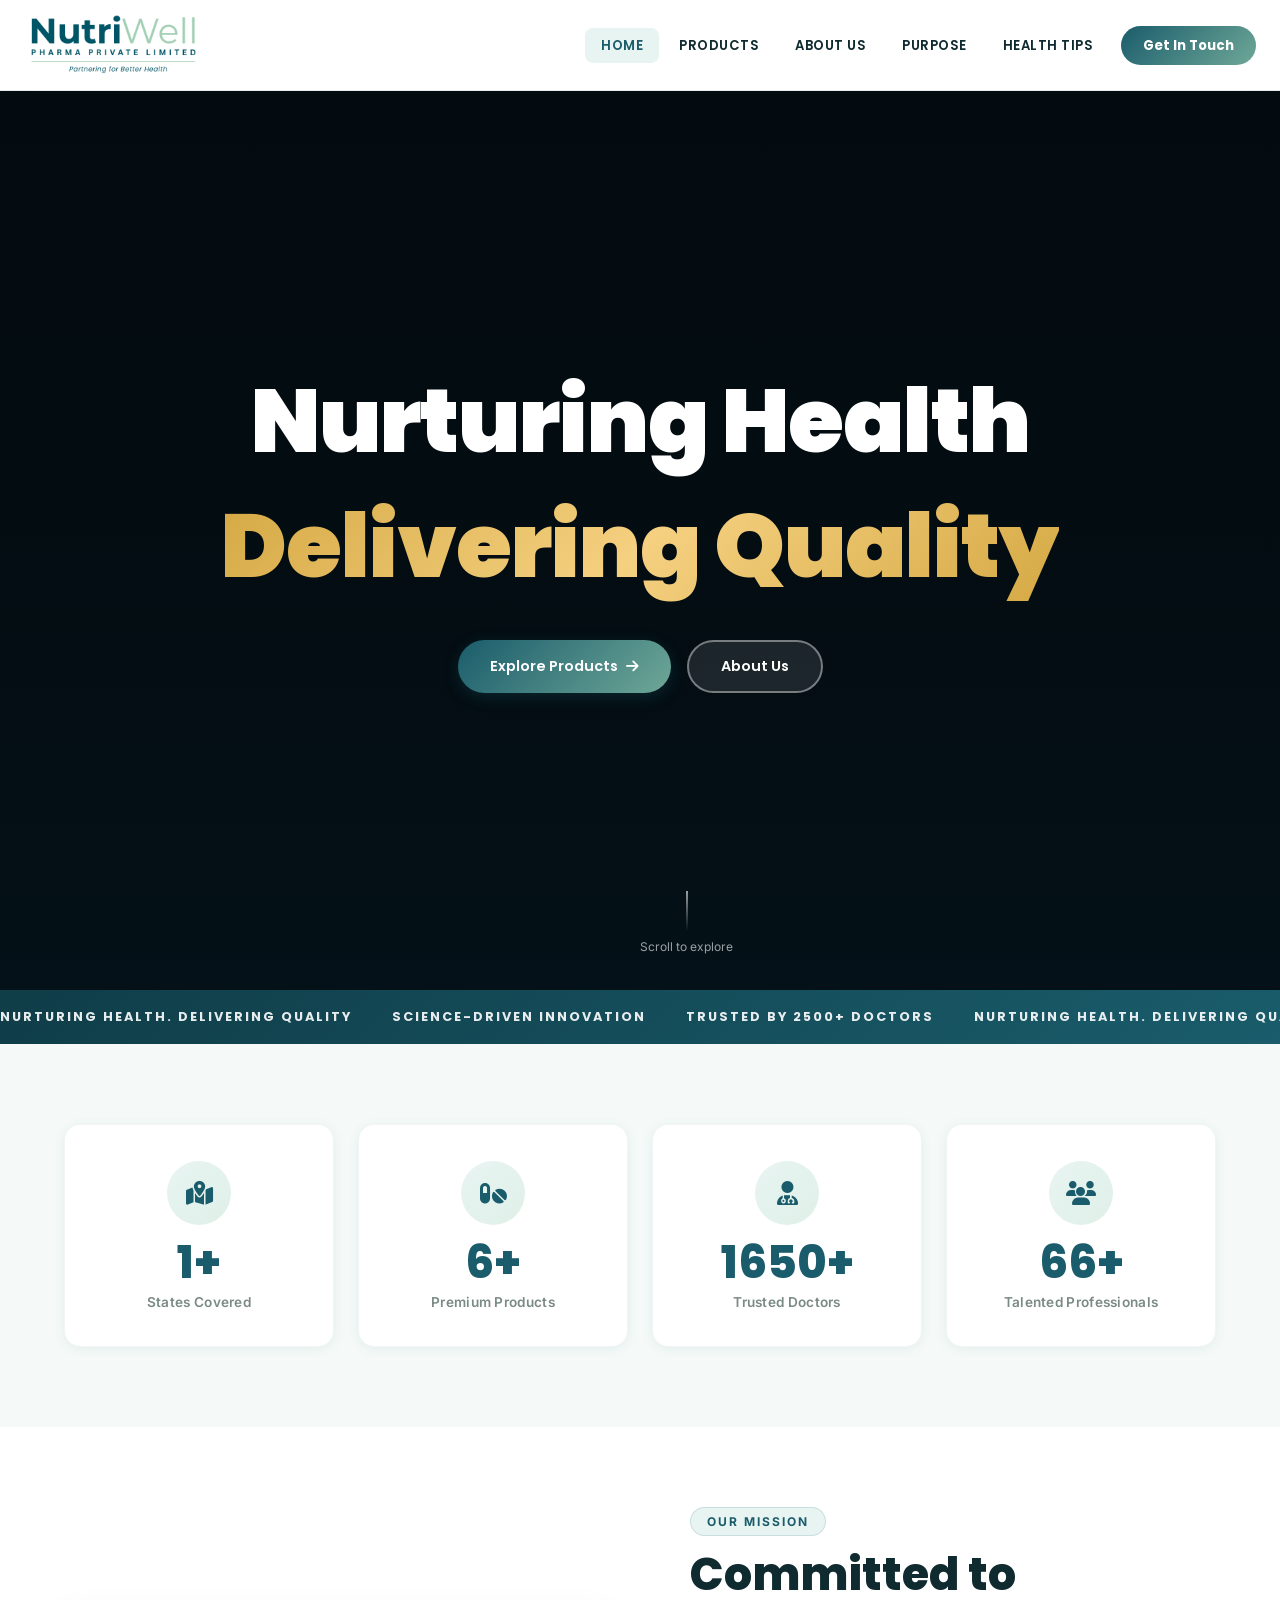
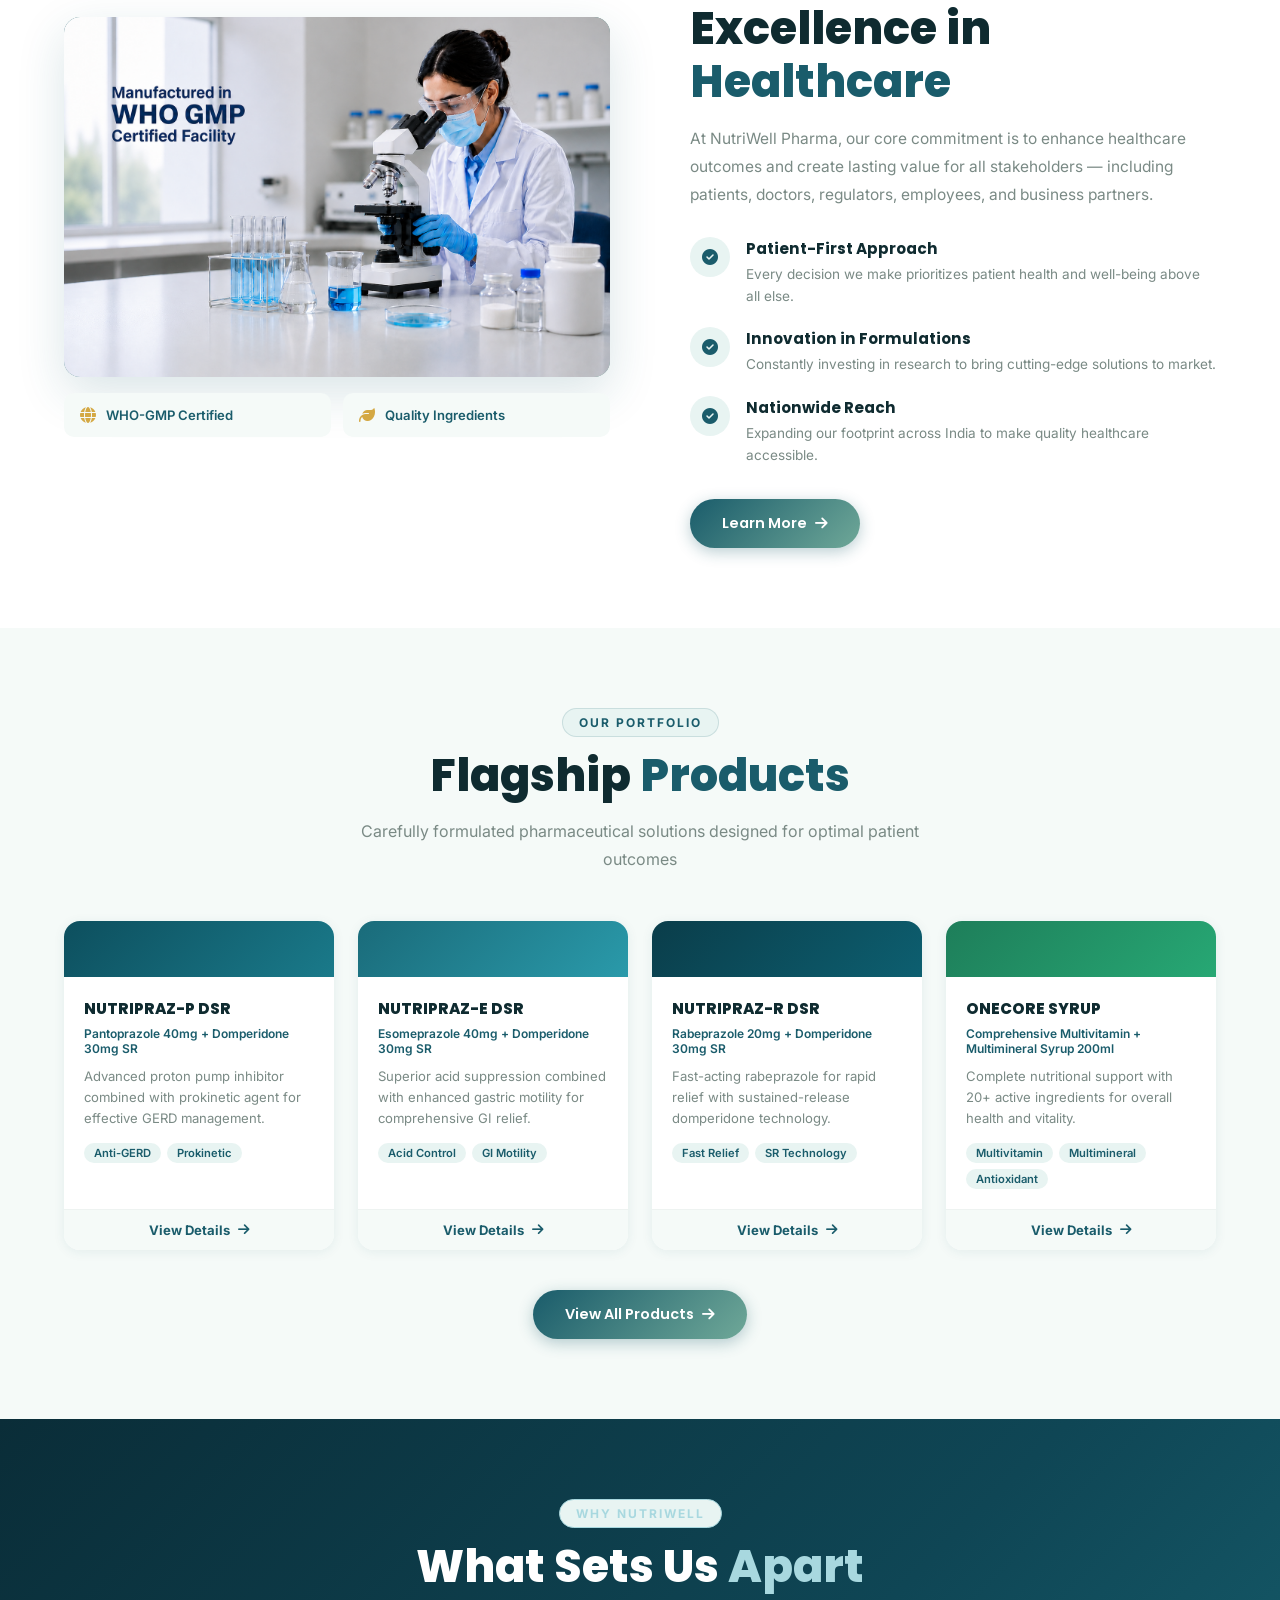
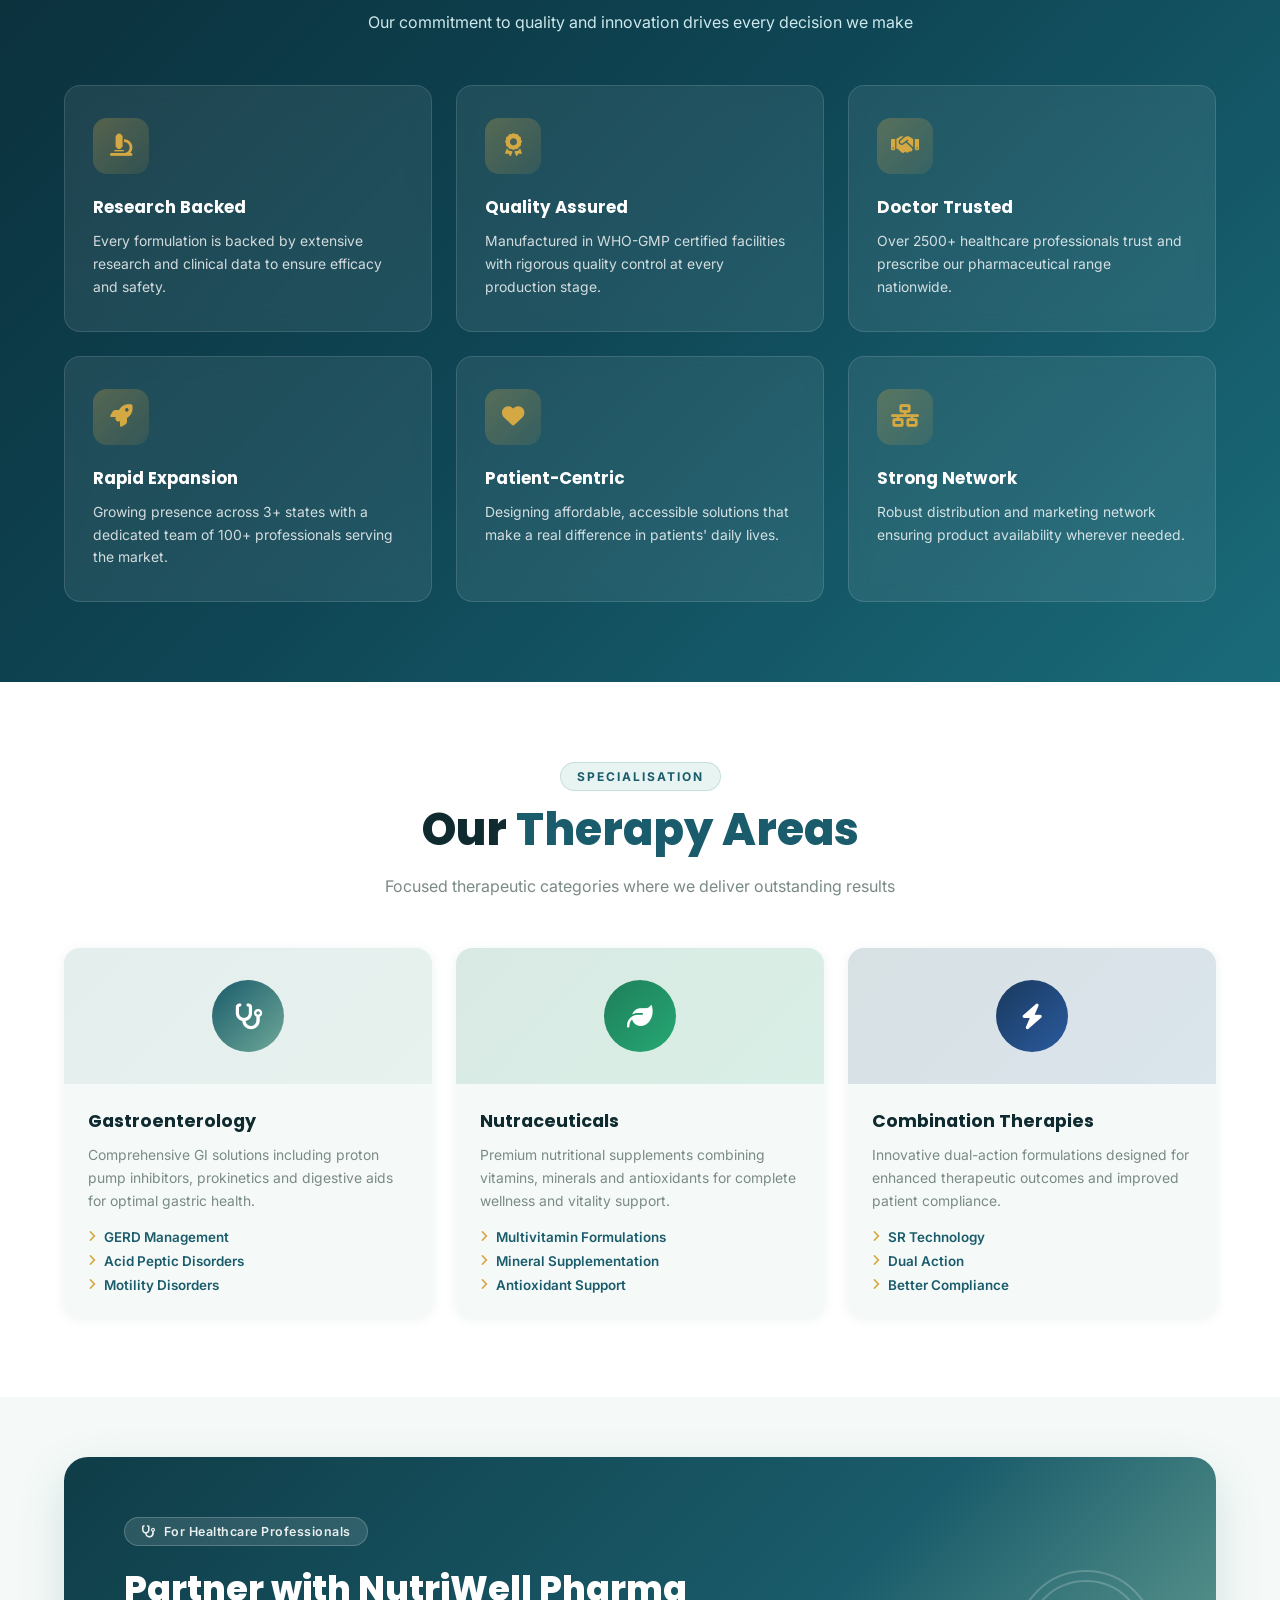
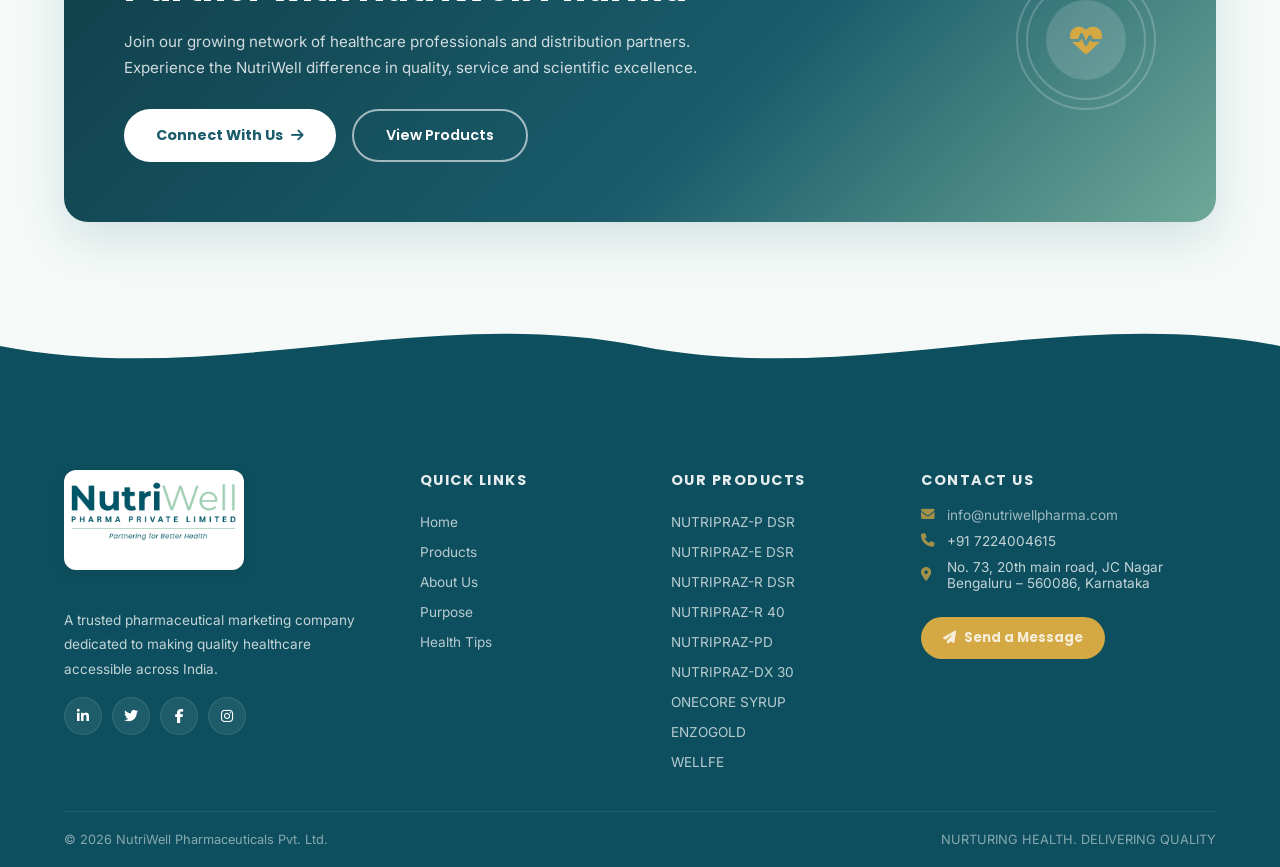
==== commit ed994ec2: "feat: add NUTRIPRAZ-R 40 to product list and adjust headline typography for improved readability" ====
--- a/index.html
+++ b/index.html
@@ -1051,6 +1051,7 @@
           <li><a href="#" onclick="showPage('products',null)">NUTRIPRAZ-P DSR</a></li>
           <li><a href="#" onclick="showPage('products',null)">NUTRIPRAZ-E DSR</a></li>
           <li><a href="#" onclick="showPage('products',null)">NUTRIPRAZ-R DSR</a></li>
+          <li><a href="#" onclick="showPage('products',null)">NUTRIPRAZ-R 40</a></li>
           <li><a href="#" onclick="showPage('products',null)">NUTRIPRAZ-PD</a></li>
           <li><a href="#" onclick="showPage('products',null)">NUTRIPRAZ-DX 30</a></li>
           <li><a href="#" onclick="showPage('products',null)">ONECORE SYRUP</a></li>
--- a/style.css
+++ b/style.css
@@ -145,6 +145,8 @@
   height: 180px;
   width: auto;
   display: block;
+  margin-top: -40px;
+  margin-bottom: -40px;
   opacity: 1;
 }
 
@@ -411,7 +413,8 @@
   
   .hv-line-1, .hv-line-2 {
     font-size: clamp(1.8rem, 6vw, 2.6rem) !important; /* Bold and clean responsive font sizing */
-    line-height: 1.15;
+    line-height: 1.25;
+    padding-bottom: 0.1em;
   }
   
   .hv-tag {
@@ -485,16 +488,18 @@
   display: block;
   font-size: clamp(2.8rem, 7vw, 6rem);
   font-weight: 900; color: white;
-  letter-spacing: -1px; line-height: 1.05;
+  letter-spacing: -1px; line-height: 1.2;
+  padding-bottom: 0.1em;
   animation: hvSlowReveal1 2.4s cubic-bezier(0.16,1,0.3,1) 0.3s both;
 }
 .hv-line-2 {
   display: block;
   font-size: clamp(2.8rem, 7vw, 6rem);
-  font-weight: 900; letter-spacing: -1px; line-height: 1.05;
+  font-weight: 900; letter-spacing: -1px; line-height: 1.2;
   background: linear-gradient(135deg, var(--gold), #f5d080, var(--gold));
   -webkit-background-clip: text; -webkit-text-fill-color: transparent;
   background-clip: text;
+  padding-bottom: 0.1em;
   animation: hvSlowReveal2 2.4s cubic-bezier(0.16,1,0.3,1) 0.7s both;
 }
 
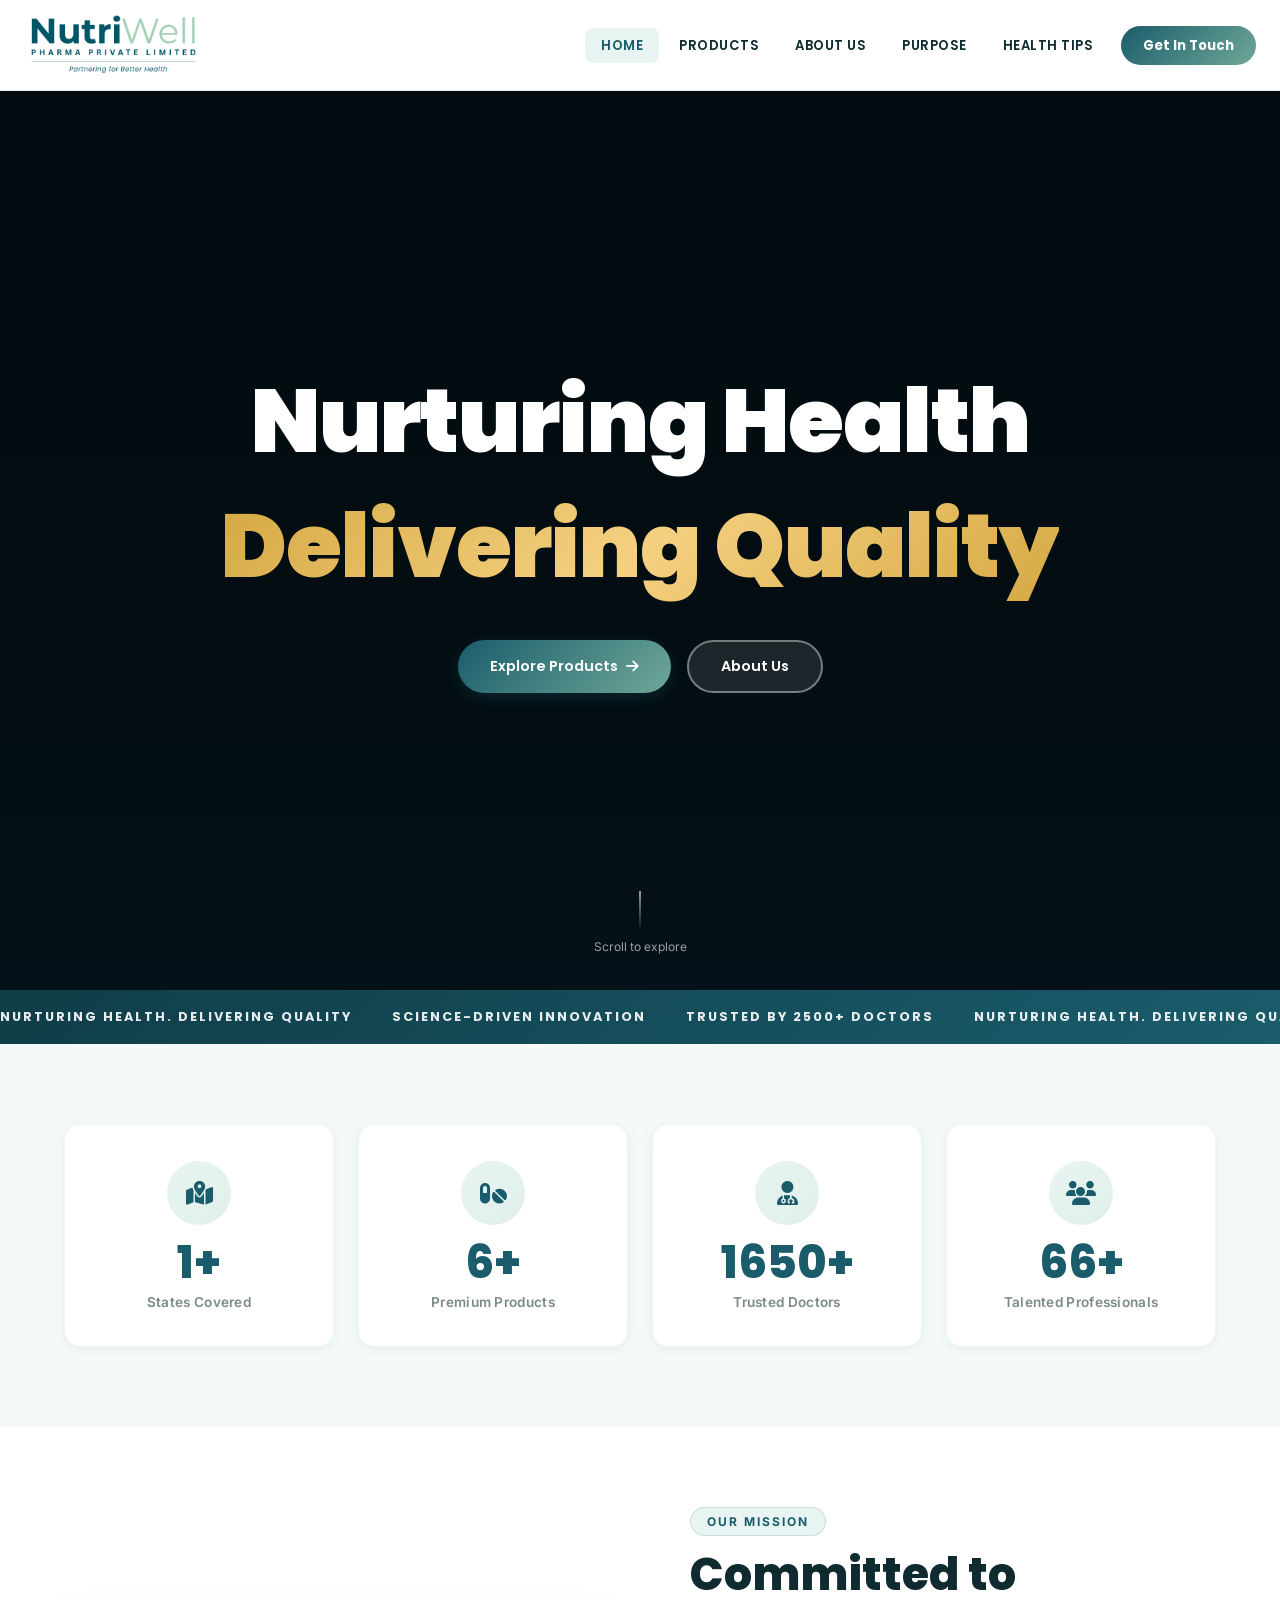
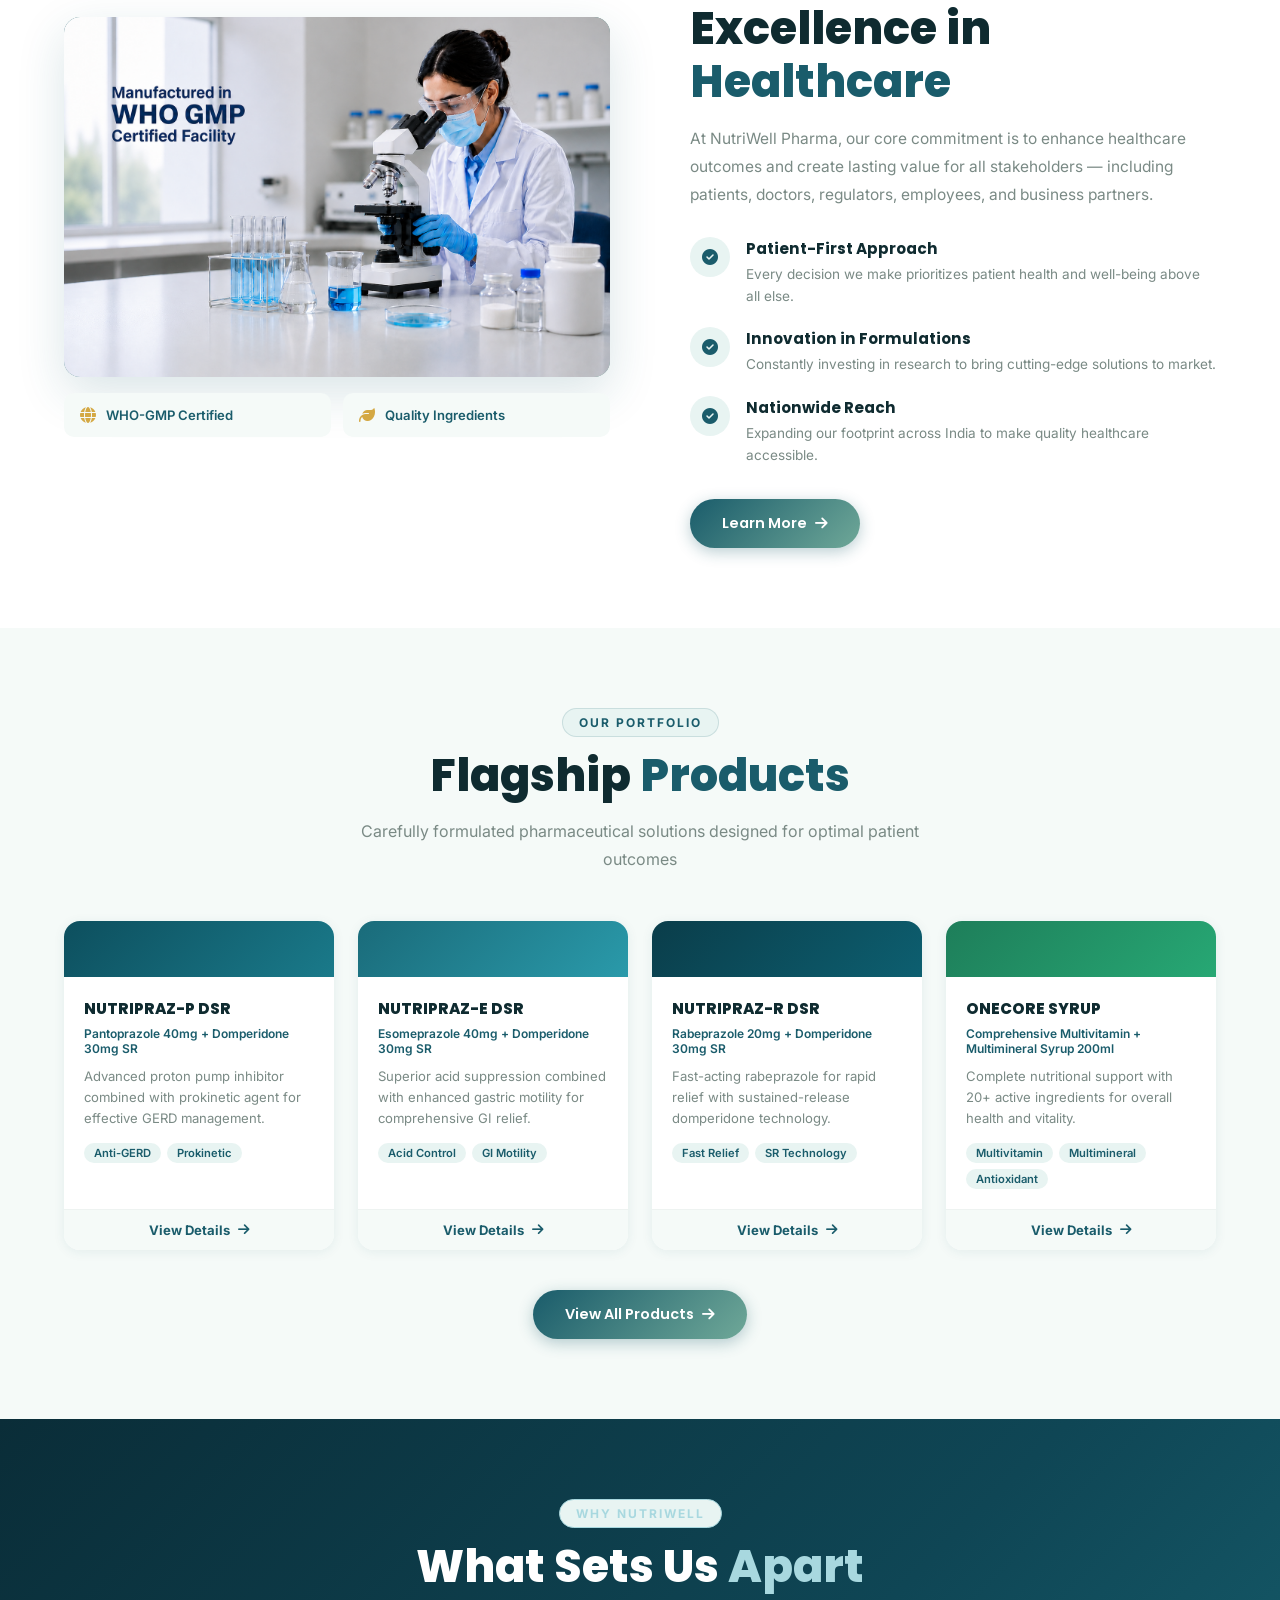
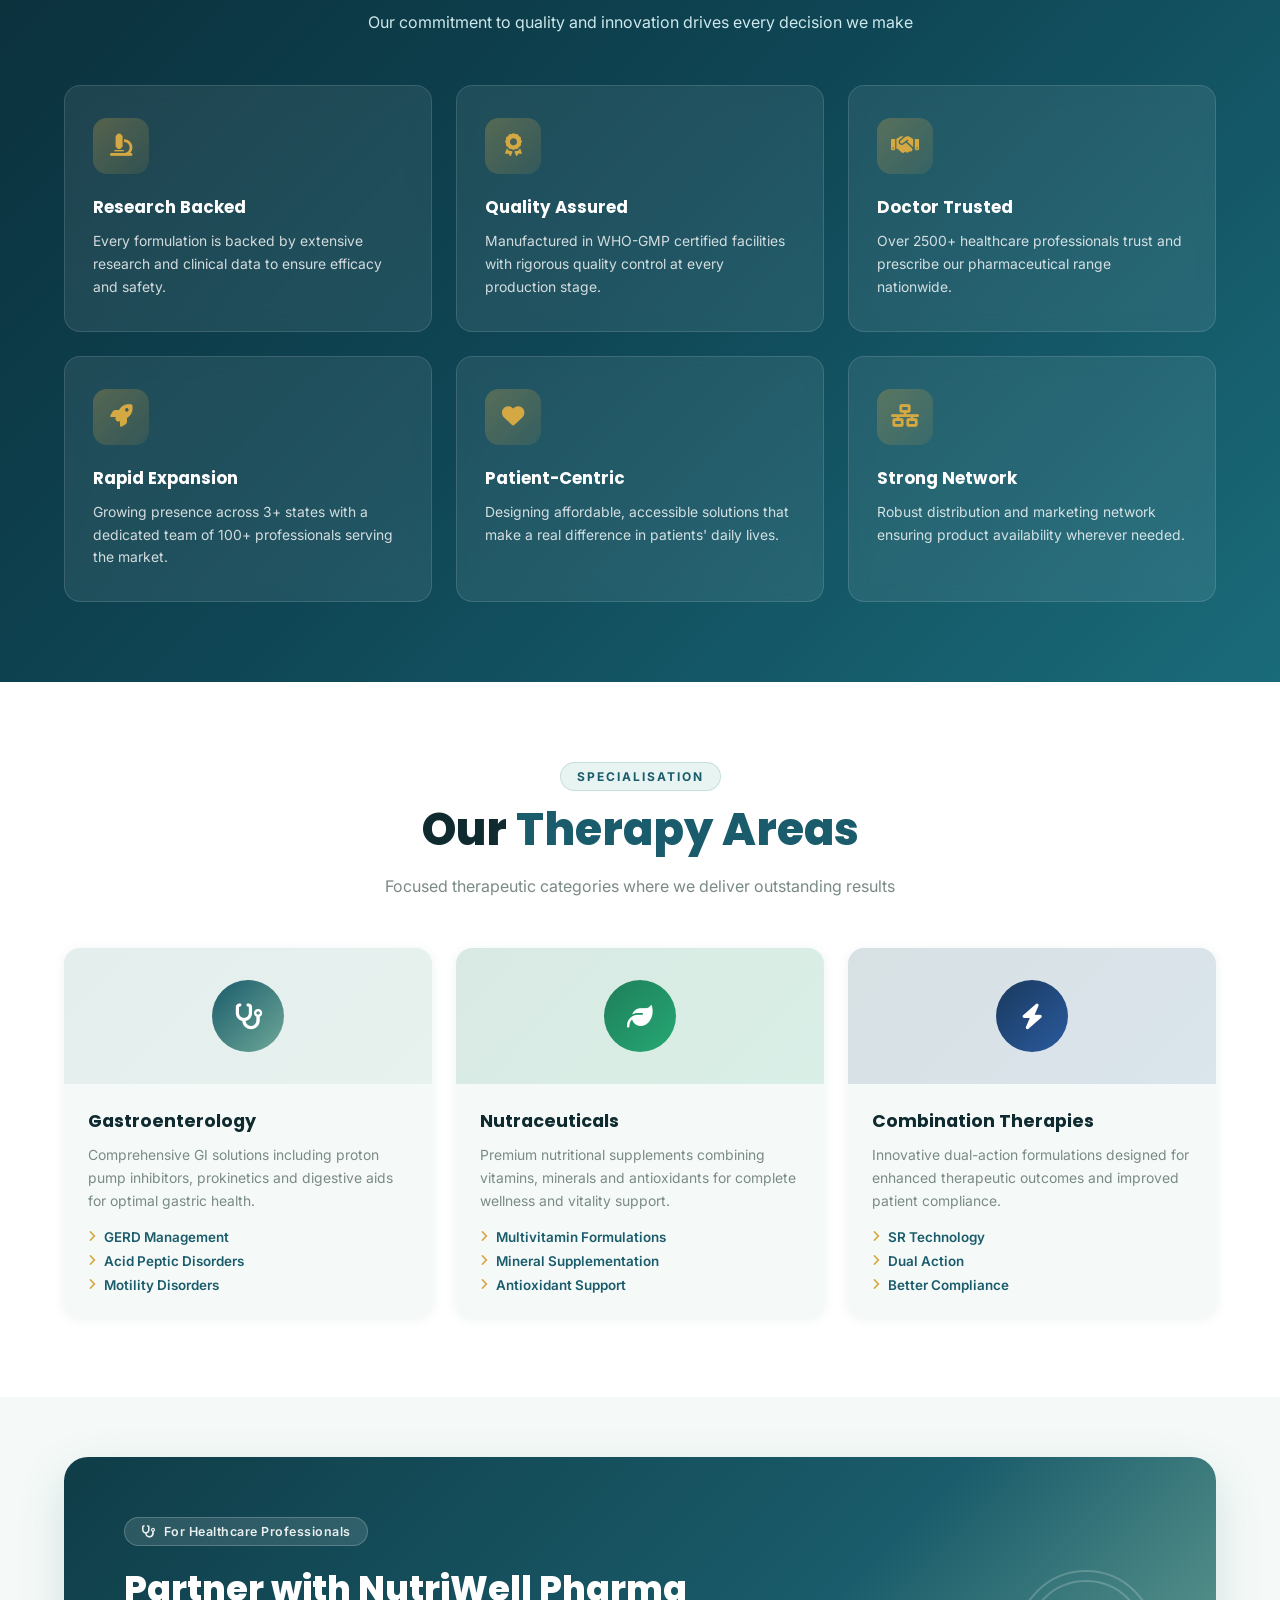
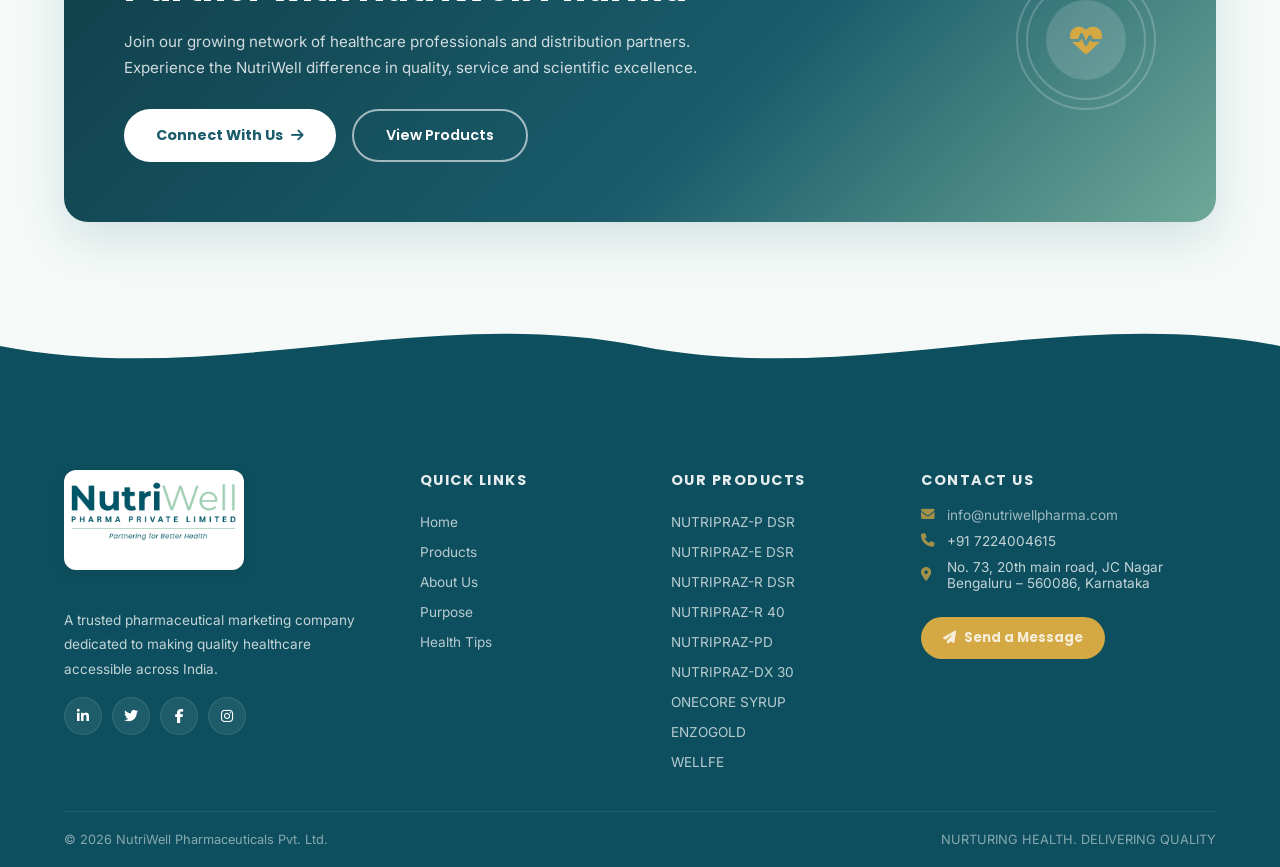
==== commit 91dce8f6: "feat: add health-tips page, create site structure pages, and update global styles and scripts" ====
--- a/index.html
+++ b/index.html
@@ -3,36 +3,95 @@
 <head>
   <meta charset="UTF-8" />
   <meta name="viewport" content="width=device-width, initial-scale=1.0" />
+
+  <!-- ===== PRIMARY SEO ===== -->
   <title>NutriWell Pharma Private Limited — Nurturing Health, Delivering Quality</title>
-  <meta name="description" content="NutriWell Pharma Private Limited - Trusted pharmaceutical marketing company headquartered in Bangalore, Karnataka. Quality gastro care & nutraceutical products." />
+  <meta name="description" content="NutriWell Pharma Private Limited — Trusted pharmaceutical marketing company in Bangalore. Quality gastro care, nutraceutical products trusted by 2500+ doctors across India." />
+  <meta name="keywords" content="NutriWell Pharma, pharmaceutical company Bangalore, gastro care, nutraceuticals, NUTRIPRAZ, ONECORE SYRUP, WHO-GMP certified, healthcare India" />
+  <meta name="author" content="NutriWell Pharma Private Limited" />
+  <meta name="robots" content="index, follow" />
+  <link rel="canonical" href="https://www.nutriwellpharma.com/" />
+
+  <!-- ===== FAVICON ===== -->
+  <link rel="icon" type="image/png" href="images/favicon.png" />
+  <link rel="apple-touch-icon" href="images/favicon.png" />
+  <meta name="theme-color" content="#1a5c6b" />
+
+  <!-- ===== OPEN GRAPH (Facebook / LinkedIn / WhatsApp) ===== -->
+  <meta property="og:type" content="website" />
+  <meta property="og:url" content="https://www.nutriwellpharma.com/" />
+  <meta property="og:title" content="NutriWell Pharma — Nurturing Health, Delivering Quality" />
+  <meta property="og:description" content="Trusted pharmaceutical marketing company in Bangalore. Quality gastro care & nutraceutical products trusted by 2500+ doctors across India." />
+  <meta property="og:image" content="https://www.nutriwellpharma.com/images/favicon.png" />
+  <meta property="og:image:width" content="1200" />
+  <meta property="og:image:height" content="630" />
+  <meta property="og:site_name" content="NutriWell Pharma Private Limited" />
+  <meta property="og:locale" content="en_IN" />
+
+  <!-- ===== TWITTER CARD ===== -->
+  <meta name="twitter:card" content="summary_large_image" />
+  <meta name="twitter:site" content="@NutriWellPharma" />
+  <meta name="twitter:title" content="NutriWell Pharma — Nurturing Health, Delivering Quality" />
+  <meta name="twitter:description" content="Trusted pharmaceutical marketing company in Bangalore. Quality gastro care & nutraceutical products trusted by 2500+ doctors across India." />
+  <meta name="twitter:image" content="https://www.nutriwellpharma.com/images/favicon.png" />
+
+  <!-- ===== STRUCTURED DATA (Google Rich Results) ===== -->
+  <script type="application/ld+json">
+  {
+    "@context": "https://schema.org",
+    "@type": "Organization",
+    "name": "NutriWell Pharma Private Limited",
+    "url": "https://www.nutriwellpharma.com",
+    "logo": "https://www.nutriwellpharma.com/images/Nutriwell_logo.png",
+    "description": "Trusted pharmaceutical marketing company headquartered in Bangalore, Karnataka. Quality gastro care & nutraceutical products.",
+    "address": {
+      "@type": "PostalAddress",
+      "streetAddress": "No. 73, 20th Main Road, JC Nagar",
+      "addressLocality": "Bengaluru",
+      "addressRegion": "Karnataka",
+      "postalCode": "560086",
+      "addressCountry": "IN"
+    },
+    "contactPoint": {
+      "@type": "ContactPoint",
+      "telephone": "+91-7224004615",
+      "contactType": "customer service",
+      "email": "info@nutriwellpharma.com"
+    },
+    "sameAs": [
+      "https://www.instagram.com/nutriwellpharma"
+    ]
+  }
+  </script>
+
   <link rel="preconnect" href="https://fonts.googleapis.com" />
   <link rel="preconnect" href="https://fonts.gstatic.com" crossorigin />
   <link href="https://fonts.googleapis.com/css2?family=Inter:wght@300;400;500;600;700;800;900&family=Playfair+Display:wght@400;600;700&family=Poppins:wght@400;600;700;800&family=DM+Sans:wght@400;500;700&display=swap" rel="stylesheet" />
   <link href="https://cdn.jsdelivr.net/npm/@fortawesome/fontawesome-free@6.4.0/css/all.min.css" rel="stylesheet" />
   <link rel="stylesheet" href="style.css" />
 </head>
+
 <body>
 
 <!-- ===== NAVBAR ===== -->
 <nav class="navbar" id="navbar">
   <div class="nav-container">
-    <img src="images/Nutriwell_logo.png" alt="NutriWell Pharma Private Limited" class="logo-img nav-logo-img" />
+    <a href="index.html"><img src="images/Nutriwell_logo.png" alt="NutriWell Pharma Private Limited" class="logo-img nav-logo-img" /></a>
     <button class="nav-toggle" id="navToggle" aria-label="Toggle menu">
       <span></span><span></span><span></span>
     </button>
     <ul class="nav-menu" id="navMenu">
-      <li><a href="#" class="nav-link active" onclick="showPage('home',this);closeMenu()">Home</a></li>
-      <li><a href="#" class="nav-link" onclick="showPage('products',this);closeMenu()">Products</a></li>
-      <li><a href="#" class="nav-link" onclick="showPage('team',this);closeMenu()">About Us</a></li>
-      <li><a href="#" class="nav-link" onclick="showPage('purpose',this);closeMenu()">Purpose</a></li>
-      <li><a href="#" class="nav-link" onclick="showPage('healthtips',this);closeMenu()">Health Tips</a></li>
-      <li><a href="#" class="nav-cta" onclick="showPage('contact',this);closeMenu()">Get In Touch</a></li>
+      <li><a href="index.html" class="nav-link active">Home</a></li>
+      <li><a href="products.html" class="nav-link">Products</a></li>
+      <li><a href="about.html" class="nav-link">About Us</a></li>
+      <li><a href="purpose.html" class="nav-link">Purpose</a></li>
+      <li><a href="health-tips.html" class="nav-link">Health Tips</a></li>
+      <li><a href="contact.html" class="nav-cta">Get In Touch</a></li>
     </ul>
   </div>
 </nav>
 
 <!-- ===================== HOME PAGE ===================== -->
-<div id="page-home" class="page active">
 
   <!-- Hero Section -->
   <section class="hero hero-video">
@@ -53,14 +112,13 @@
 
     <!-- Hero Text -->
     <div class="hero-video-content">
-      <!-- <div class="hv-tag"><i class="fas fa-heartbeat"></i> NutriWell Pharma Private Limited</div> -->
       <h1 class="hv-title">
         <span class="hv-line-1">Nurturing Health</span>
         <span class="hv-line-2">Delivering Quality</span>
       </h1>
       <div class="hero-actions hv-actions">
-        <a href="#" class="btn-primary" onclick="showPage('products',null)">Explore Products <i class="fas fa-arrow-right"></i></a>
-        <a href="#" class="btn-outline-hero" onclick="showPage('team',null)">About Us</a>
+        <a href="products.html" class="btn-primary">Explore Products <i class="fas fa-arrow-right"></i></a>
+        <a href="about.html" class="btn-outline-hero">About Us</a>
       </div>
     </div>
 
@@ -74,17 +132,11 @@
   <!-- Tagline Banner -->
   <section class="tagline-banner">
     <div class="tagline-content">
-      <!-- <i class="fas fa-heartbeat"></i> -->
       <span>NURTURING HEALTH. DELIVERING QUALITY</span>
-      <!-- <i class="fas fa-heartbeat"></i> -->
       <span>SCIENCE-DRIVEN INNOVATION</span>
-      <!-- <i class="fas fa-heartbeat"></i> -->
       <span>TRUSTED BY 2500+ DOCTORS</span>
-      <!-- <i class="fas fa-heartbeat"></i> -->
       <span>NURTURING HEALTH. DELIVERING QUALITY</span>
-      <!-- <i class="fas fa-heartbeat"></i> -->
       <span>SCIENCE-DRIVEN INNOVATION</span>
-      <!-- <i class="fas fa-heartbeat"></i> -->
       <span>TRUSTED BY 2500+ DOCTORS</span>
     </div>
   </section>
@@ -165,7 +217,7 @@
               </div>
             </div>
           </div>
-          <a href="#" class="btn-primary" style="margin-top:2rem; display:inline-flex; align-items:center; gap:8px" onclick="showPage('purpose',null)">Learn More <i class="fas fa-arrow-right"></i></a>
+          <a href="purpose.html" class="btn-primary" style="margin-top:2rem; display:inline-flex; align-items:center; gap:8px">Learn More <i class="fas fa-arrow-right"></i></a>
         </div>
       </div>
     </div>
@@ -181,60 +233,48 @@
       </div>
       <div class="products-grid">
         <div class="product-card animate-on-scroll">
-          <div class="pc-header" style="background: linear-gradient(135deg, #0d4f5e, #1a7a8a)">
-            <!-- <div class="pc-icon"><i class="fas fa-capsules"></i></div>
-            <div class="pc-badge">Gastro</div> -->
-          </div>
+          <div class="pc-header" style="background: linear-gradient(135deg, #0d4f5e, #1a7a8a)"></div>
           <div class="pc-body">
             <h3>NUTRIPRAZ-P DSR</h3>
             <p class="pc-composition">Pantoprazole 40mg + Domperidone 30mg SR</p>
             <p class="pc-desc">Advanced proton pump inhibitor combined with prokinetic agent for effective GERD management.</p>
             <div class="pc-tags"><span>Anti-GERD</span><span>Prokinetic</span></div>
           </div>
-          <a href="#" class="pc-link" onclick="showPage('products',null)">View Details <i class="fas fa-arrow-right"></i></a>
+          <a href="products.html" class="pc-link">View Details <i class="fas fa-arrow-right"></i></a>
         </div>
         <div class="product-card animate-on-scroll">
-          <div class="pc-header" style="background: linear-gradient(135deg, #1a6b7a, #2a9aaa)">
-            <!-- <div class="pc-icon"><i class="fas fa-tablets"></i></div>
-            <div class="pc-badge">Gastro</div> -->
-          </div>
+          <div class="pc-header" style="background: linear-gradient(135deg, #1a6b7a, #2a9aaa)"></div>
           <div class="pc-body">
             <h3>NUTRIPRAZ-E DSR</h3>
             <p class="pc-composition">Esomeprazole 40mg + Domperidone 30mg SR</p>
             <p class="pc-desc">Superior acid suppression combined with enhanced gastric motility for comprehensive GI relief.</p>
             <div class="pc-tags"><span>Acid Control</span><span>GI Motility</span></div>
           </div>
-          <a href="#" class="pc-link" onclick="showPage('products',null)">View Details <i class="fas fa-arrow-right"></i></a>
+          <a href="products.html" class="pc-link">View Details <i class="fas fa-arrow-right"></i></a>
         </div>
         <div class="product-card animate-on-scroll">
-          <div class="pc-header" style="background: linear-gradient(135deg, #0a3d4a, #0d5f70)">
-            <!-- <div class="pc-icon"><i class="fas fa-prescription-bottle-alt"></i></div>
-            <div class="pc-badge">Gastro</div> -->
-          </div>
+          <div class="pc-header" style="background: linear-gradient(135deg, #0a3d4a, #0d5f70)"></div>
           <div class="pc-body">
             <h3>NUTRIPRAZ-R DSR</h3>
             <p class="pc-composition">Rabeprazole 20mg + Domperidone 30mg SR</p>
             <p class="pc-desc">Fast-acting rabeprazole for rapid relief with sustained-release domperidone technology.</p>
             <div class="pc-tags"><span>Fast Relief</span><span>SR Technology</span></div>
           </div>
-          <a href="#" class="pc-link" onclick="showPage('products',null)">View Details <i class="fas fa-arrow-right"></i></a>
+          <a href="products.html" class="pc-link">View Details <i class="fas fa-arrow-right"></i></a>
         </div>
         <div class="product-card animate-on-scroll">
-          <div class="pc-header" style="background: linear-gradient(135deg, #1e7e5a, #27a874)">
-            <!-- <div class="pc-icon"><i class="fas fa-tint"></i></div>
-            <div class="pc-badge">Nutraceutical</div> -->
-          </div>
+          <div class="pc-header" style="background: linear-gradient(135deg, #1e7e5a, #27a874)"></div>
           <div class="pc-body">
             <h3>ONECORE SYRUP</h3>
             <p class="pc-composition">Comprehensive Multivitamin + Multimineral Syrup 200ml</p>
             <p class="pc-desc">Complete nutritional support with 20+ active ingredients for overall health and vitality.</p>
             <div class="pc-tags"><span>Multivitamin</span><span>Multimineral</span><span>Antioxidant</span></div>
           </div>
-          <a href="#" class="pc-link" onclick="showPage('products',null)">View Details <i class="fas fa-arrow-right"></i></a>
+          <a href="products.html" class="pc-link">View Details <i class="fas fa-arrow-right"></i></a>
         </div>
       </div>
       <div class="view-all-wrap">
-        <a href="#" class="btn-primary" onclick="showPage('products',null)">View All Products <i class="fas fa-arrow-right"></i></a>
+        <a href="products.html" class="btn-primary">View All Products <i class="fas fa-arrow-right"></i></a>
       </div>
     </div>
   </section>
@@ -347,8 +387,8 @@
           <h2>Partner with NutriWell Pharma</h2>
           <p>Join our growing network of healthcare professionals and distribution partners. Experience the NutriWell difference in quality, service and scientific excellence.</p>
           <div class="cta-actions">
-            <a href="#" class="btn-white" onclick="showPage('team',null)">Connect With Us <i class="fas fa-arrow-right"></i></a>
-            <a href="#" class="btn-outline-white" onclick="showPage('products',null)">View Products</a>
+            <a href="about.html" class="btn-white">Connect With Us <i class="fas fa-arrow-right"></i></a>
+            <a href="products.html" class="btn-outline-white">View Products</a>
           </div>
         </div>
         <div class="cta-visual">
@@ -361,658 +401,6 @@
       </div>
     </div>
   </section>
-
-</div>
-
-<!-- ===================== PRODUCTS PAGE ===================== -->
-<div id="page-products" class="page">
-
-  <div class="prod-hero">
-    <div class="prod-carousel-container">
-      <div class="prod-carousel-track">
-        
-        <!-- Slide 1: ONECORE SYRUP -->
-        <div class="prod-carousel-slide active" data-index="0">
-          <div class="prod-hero-container">
-            <div class="prod-hero-inner">
-              <div class="prod-hero-text">
-                <h1>ONECORE SYRUP</h1>
-                <p>Comprehensive Multivitamins, Multiminerals and Antioxidants Syrup. Supports daily vitality, immunity, and overall metabolic balance.</p>
-                <a href="#" class="btn btn-gold" onclick="showPage('team',null)">Connect Now</a>
-              </div>
-              <div class="prod-hero-img">
-                <img src="images/Syrup.svg" alt="NutriWell ONECORE Syrup" />
-              </div>
-            </div>
-          </div>
-        </div>
-
-        <!-- Slide 2: NUTRIPRAZ-P DSR -->
-        <div class="prod-carousel-slide" data-index="1">
-          <div class="prod-hero-container">
-            <div class="prod-hero-inner">
-              <div class="prod-hero-text">
-                <h1>Gastric Care</h1>
-                <p>Complete Range in Gastric Care trusted solutions for better digestive health.</p>
-                <a href="#" class="btn btn-gold" onclick="showPage('team',null)">Connect Now</a>
-              </div>
-              <div class="prod-hero-img">
-                <img src="images/Gas.svg" alt="NUTRIPRAZ-P DSR" />
-              </div>
-            </div>
-          </div>
-        </div>
-
-        <!-- Slide 3: NUTRIPRAZ-E DSR -->
-        <!-- <div class="prod-carousel-slide" data-index="2">
-          <div class="prod-hero-container">
-            <div class="prod-hero-inner">
-              <div class="prod-hero-text">
-                <h1>NUTRIPRAZ-E DSR</h1>
-                <p>Esomeprazole 40mg + Domperidone 30mg SR Capsules. Advanced proton pump inhibitor with prokinetic action for fast & long-lasting relief.</p>
-                <a href="#" class="btn btn-gold" onclick="showPage('team',null)">Connect Now</a>
-              </div>
-              <div class="prod-hero-img">
-                <img src="images/NUTRIPRAZ-P DSR (1).png" alt="NUTRIPRAZ-E DSR" />
-              </div>
-            </div>
-          </div>
-        </div> -->
-
-      </div>
-
-      <!-- Carousel Dots -->
-      <div class="prod-carousel-dots">
-        <span class="dot active" data-slide="0"></span>
-        <span class="dot" data-slide="1"></span>
-        <!-- <span class="dot" data-slide="2"></span> -->
-      </div>
-    </div>
-  </div>
-
-  <!-- Product Showcase with Images -->
-  <!-- <section class="prod-showcase">
-    <div class="container">
-      <div class="sec-head">
-        <h2>Featured Products</h2>
-        <div class="line"></div>
-        <p>Premium formulations backed by science, trusted by healthcare professionals.</p>
-      </div>
-      <div class="prod-showcase-grid">
-        <div class="prod-showcase-card fade-up delay-1">
-          <div class="ps-img"><img src="images/IMG_2581.png" alt="ONECORE SYRUP" /></div>
-          <div class="ps-info">
-            <p class="ps-type">Nutraceutical</p>
-            <h3>ONECORE SYRUP</h3>
-            <p>Multivitamins, Multiminerals and Antioxidants Syrup. Supports immune health, daily vitality, and nutritional balance.</p>
-          </div>
-        </div>
-        <div class="prod-showcase-card fade-up delay-2">
-          <div class="ps-img"><img src="images/NUTRIPRAZ-P DSR.png" alt="NUTRIPRAZ-P DSR" /></div>
-          <div class="ps-info">
-            <p class="ps-type">Gastro Care</p>
-            <h3>NUTRIPRAZ-P DSR</h3>
-            <p>Pantoprazole 40mg + Domperidone 30mg SR Capsules. Premium sustained-release gastro resistant formulation.</p>
-          </div>
-        </div>
-        <div class="prod-showcase-card fade-up delay-3">
-          <div class="ps-img"><img src="images/NUTRIPRAZ-P DSR (1).png" alt="NUTRIPRAZ-E DSR" /></div>
-          <div class="ps-info">
-            <p class="ps-type">Gastro Care</p>
-            <h3>NUTRIPRAZ-E DSR</h3>
-            <p>Esomeprazole 40mg + Domperidone 30mg SR Capsules. Advanced proton pump inhibitor with prokinetic action.</p>
-          </div>
-        </div>
-      </div>
-    </div>
-  </section> -->
-
-  <section class="prod-list-sec" id="prod-list-sec">
-    <div class="container">
-      <div class="sec-head">
-        <h2>COMPLETE PRODUCT LIST</h2>
-        <div class="line"></div>
-      </div>
-      <table class="prod-table">
-        <tr><td><span class="p-name prod-badge">NUTRIPRAZ-P DSR</span></td><td class="p-comp">Pantoprazole 40mg + Domperidone 30mg SR Caps</td></tr>
-        <tr><td><span class="p-name prod-badge">NUTRIPRAZ-E DSR</span></td><td class="p-comp">Esomeprazole 40mg + Domperidone 30mg SR Caps</td></tr>
-        <tr><td><span class="p-name prod-badge">NUTRIPRAZ-R DSR</span></td><td class="p-comp">Rabeprazole 20mg + Domperidone 30mg SR Caps</td></tr>
-        <tr><td><span class="p-name prod-badge">NUTRIPRAZ-PD</span></td><td class="p-comp">Pantoprazole 20mg + Domperidone 10mg Caps</td></tr>
-        <tr><td><span class="p-name prod-badge">NUTRIPRAZ-DX 30</span></td><td class="p-comp">Dexlansoprazole 30mg Modified Release Caps</td></tr>
-        <tr><td><span class="p-name prod-badge">NUTRIPRAZ-R 40</span></td><td class="p-comp">Rabeprazole 40mg Tab</td></tr>
-        <tr><td><span class="p-name prod-badge">ONECORE SYRUP</span></td><td class="p-comp">Multivitamins, Multiminerals and Antioxidants Syrup</td></tr>
-        <tr><td><span class="p-name prod-badge">ENZOGOLD</span></td><td class="p-comp">Diastase 50mg + Pepsin 10mg Syrup</td></tr>
-        <tr><td><span class="p-name prod-badge">WELLFE</span></td><td class="p-comp">Ferrous Ascorbate, Folic Acid, Zinc & Cyanocobalamin Tablet</td></tr>
-      </table>
-    </div>
-  </section>
-
-</div>
-
-<!-- ===================== ABOUT US PAGE ===================== -->
-<div id="page-team" class="page">
-
-  <!-- Page Hero -->
-  <div class="about-hero">
-    <div class="about-hero-shapes">
-      <div class="ah-shape ah-shape-1"></div>
-      <div class="ah-shape ah-shape-2"></div>
-    </div>
-    <div class="container">
-      <div class="about-breadcrumb fade-up">
-        <span onclick="showPage('home',null)" style="cursor:pointer;opacity:0.7">Home</span>
-        <i class="fas fa-chevron-right" style="font-size:0.7rem;margin:0 8px;opacity:0.5"></i>
-        <span>About Us</span>
-      </div>
-      <h1 class="about-hero-title fade-up">About NutriWell Pharma</h1>
-      <p class="about-hero-sub fade-up delay-1">A passionate team of healthcare professionals committed to transforming pharmaceutical marketing in India</p>
-    </div>
-  </div>
-
-  <!-- Our Story -->
-  <section class="about-story-sec">
-    <div class="container">
-      <div class="about-story-grid">
-        <div class="about-story-visual fade-up">
-          <div class="asv-main">
-            <img src="images/NutriWell.svg" alt="NutriWell Pharma" class="about-main-logo" />
-          </div>
-          <div class="asv-badges">
-            <div class="asv-badge-item"><i class="fas fa-globe"></i> WHO-GMP Certified</div>
-            <div class="asv-badge-item"><i class="fas fa-star"></i> Quality First</div>
-          </div>
-        </div>
-        <div class="about-story-content fade-up delay-2">
-          <div class="about-section-tag">Our Story</div>
-          <h2 class="about-section-title">Who We <span class="text-teal-highlight">Are</span></h2>
-          <p>NutriWell Pharma Private Limited is a Bangalore-based pharmaceutical marketing company committed to delivering high-quality healthcare solutions across India. With a strong focus on gastric care, digestive wellness, and nutritional supplementation, we work towards improving patient well-being through trusted and effective formulations.</p>
-          <br/>
-          <p>At NutriWell Pharma, quality remains at the core of everything we do. We collaborate exclusively with WHO-GMP certified manufacturing partners to ensure that every product meets stringent quality, safety, and efficacy standards. Our commitment is to make reliable healthcare products accessible to healthcare professionals and patients through ethical and responsible marketing practices.</p>
-          <br/>
-          <p>Driven by integrity, innovation, and customer trust, NutriWell Pharma continues to expand its presence across multiple states with a dedicated professional network. We strive to build long-term relationships with healthcare practitioners by providing dependable products backed by quality assurance and consistent service.</p>
-          <br/>
-          <p>With a vision to become a trusted name in digestive and wellness healthcare, we remain committed to nurturing health and delivering quality in every step we take.</p>
-        </div>
-      </div>
-    </div>
-  </section>
-
-  <!-- Mission Vision Values -->
-  <section class="about-mvv-sec">
-    <div class="container">
-      <div class="sec-head fade-up">
-        <div class="about-section-tag" style="display:inline-block;margin-bottom:8px">Our Foundation</div>
-        <h2>Mission, Vision &amp; <span class="text-teal-highlight">Values</span></h2>
-        <div class="line"></div>
-      </div>
-      <div class="about-mvv-grid">
-        <div class="about-mvv-card mvv-mission fade-up delay-1">
-          <div class="about-mvv-icon"><i class="fas fa-bullseye"></i></div>
-          <h3>Our Mission</h3>
-          <p>To enhance healthcare outcomes by delivering innovative, quality pharmaceutical solutions that make a meaningful difference in the lives of patients and healthcare providers across India.</p>
-        </div>
-        <div class="about-mvv-card mvv-vision fade-up delay-2">
-          <div class="about-mvv-icon"><i class="fas fa-eye"></i></div>
-          <h3>Our Vision</h3>
-          <p>To be the most trusted pharmaceutical marketing company in India, known for our uncompromising commitment to quality, innovation, and patient welfare.</p>
-        </div>
-        <div class="about-mvv-card mvv-values fade-up delay-3">
-          <div class="about-mvv-icon"><i class="fas fa-heart"></i></div>
-          <h3>Our Values</h3>
-          <ul class="about-values-list">
-            <li><i class="fas fa-check-circle"></i> Integrity in everything we do</li>
-            <li><i class="fas fa-check-circle"></i> Patient health above all</li>
-            <li><i class="fas fa-check-circle"></i> Scientific excellence</li>
-            <li><i class="fas fa-check-circle"></i> Continuous innovation</li>
-            <li><i class="fas fa-check-circle"></i> Nationwide accessibility</li>
-          </ul>
-        </div>
-      </div>
-    </div>
-  </section>
-
-  <!-- Stats Section -->
-  <section class="about-stats-sec">
-    <div class="container">
-      <div class="about-stats-grid">
-        <div class="about-stat-card fade-up delay-1">
-          <div class="about-stat-icon"><i class="fas fa-map-marked-alt"></i></div>
-          <div class="about-stat-num" data-target="3" data-suffix="+">0+</div>
-          <div class="about-stat-label">States Covered</div>
-        </div>
-        <div class="about-stat-card fade-up delay-2">
-          <div class="about-stat-icon"><i class="fas fa-pills"></i></div>
-          <div class="about-stat-num" data-target="8" data-suffix="+">0+</div>
-          <div class="about-stat-label">Premium Products</div>
-        </div>
-        <div class="about-stat-card fade-up delay-3">
-          <div class="about-stat-icon"><i class="fas fa-user-md"></i></div>
-          <div class="about-stat-num" data-target="2500" data-suffix="+">0+</div>
-          <div class="about-stat-label">Trusted Doctors</div>
-        </div>
-        <div class="about-stat-card fade-up delay-4">
-          <div class="about-stat-icon"><i class="fas fa-users"></i></div>
-          <div class="about-stat-num" data-target="100" data-suffix="+">0+</div>
-          <div class="about-stat-label">Talented Professionals</div>
-        </div>
-      </div>
-    </div>
-  </section>
-
-  <!-- Differentiators -->
-  <section class="about-diff-sec">
-    <div class="container">
-      <div class="sec-head fade-up">
-        <div class="about-section-tag" style="display:inline-block;margin-bottom:8px">What Makes Us Different</div>
-        <h2>Our <span class="text-teal-highlight">Differentiators</span></h2>
-        <div class="line"></div>
-      </div>
-      <div class="about-diff-timeline">
-        <div class="adt-item fade-up delay-1">
-          <div class="adt-icon"><i class="fas fa-microscope"></i></div>
-          <div class="adt-content">
-            <h3>Science-First Approach</h3>
-            <p>Every product in our portfolio is backed by extensive scientific research, clinical data, and regulatory compliance to ensure maximum efficacy and safety.</p>
-          </div>
-        </div>
-        <div class="adt-item fade-up delay-2">
-          <div class="adt-icon"><i class="fas fa-handshake"></i></div>
-          <div class="adt-content">
-            <h3>Doctor-Centric Model</h3>
-            <p>We build lasting relationships with healthcare professionals through continuous medical education, prompt service, and transparent communication.</p>
-          </div>
-        </div>
-        <div class="adt-item fade-up delay-3">
-          <div class="adt-icon"><i class="fas fa-award"></i></div>
-          <div class="adt-content">
-            <h3>Quality Uncompromised</h3>
-            <p>Our products are manufactured in WHO-GMP certified facilities with multiple quality checkpoints ensuring every batch meets the highest international standards.</p>
-          </div>
-        </div>
-        <div class="adt-item fade-up delay-4">
-          <div class="adt-icon"><i class="fas fa-rocket"></i></div>
-          <div class="adt-content">
-            <h3>Rapid Growth Strategy</h3>
-            <p>Strategic expansion with a clear roadmap to serve more states and healthcare professionals, making quality pharmaceutical solutions accessible nationwide.</p>
-          </div>
-        </div>
-      </div>
-    </div>
-  </section>
-
-</div>
-
-<!-- ===================== PURPOSE PAGE ===================== -->
-<div id="page-purpose" class="page">
-
-  <div class="purpose-hero">
-    <div class="container">
-      <div class="purpose-hero-inner">
-        <div class="purpose-hero-text fade-up">
-          <h1>Health for All, Hope for the Future</h1>
-          <p>Our mission: high-quality pharmaceutical and nutraceutical solutions for clinics, hospitals, and communities across India.</p>
-          <a href="#" class="btn btn-gold" onclick="showPage('team',null)">Get In Touch</a>
-        </div>
-      </div>
-    </div>
-  </div>
-
-  <section class="purpose-quote-sec">
-    <div class="container">
-      <div class="pq-inner">
-        <div class="pq-text">
-          Recognizing the community's need for accessible healthcare, the NutriWell team — driven by a shared vision of wellness for all — established a framework of Nurturing, Ultimate quality, Trusted care, Reliable delivery, Innovative solutions, Wellness focus, Excellence in standards, Life-enriching impact, and Lasting wellbeing. This initiative ensures communities have access to a wide range of quality medicines and nutraceuticals.
-        </div>
-        <div class="pq-imgs">
-          <div class="pq-img" style="display:flex;align-items:center;justify-content:center;font-size:32px;color:rgba(255,255,255,0.5)">👥</div>
-          <div class="pq-img" style="display:flex;align-items:center;justify-content:center;font-size:32px;color:rgba(255,255,255,0.5)">🌿</div>
-        </div>
-      </div>
-    </div>
-  </section>
-
-  <section class="acronym-sec">
-    <div class="container">
-      <div class="acronym-inner">
-        <div class="acronym-text fade-up">
-          <div style="display:flex;align-items:center;justify-content:center;gap:14px;margin-bottom:24px">
-            <img src="images/Nutriwell_logo.png" alt="NutriWell Pharma Private Limited" class="logo-img" style="height: 200px; width: auto;" />
-          </div>
-          <p>NutriWell Pharmaceuticals is dedicated to transforming healthcare through innovative research and reliable distribution of pharma &amp; nutraceutical products — from everyday essentials to advanced treatments, ensuring the highest standards of quality, safety &amp; efficacy.</p>
-        </div>
-        <div class="acronym-bars fade-up delay-2">
-          <div class="a-bar"><div class="a-letter">N</div><div class="a-word">NURTURING</div></div>
-          <div class="a-bar"><div class="a-letter">U</div><div class="a-word">ULTIMATE</div></div>
-          <div class="a-bar"><div class="a-letter">T</div><div class="a-word">TRUSTED</div></div>
-          <div class="a-bar"><div class="a-letter">R</div><div class="a-word">RELIABLE</div></div>
-          <div class="a-bar"><div class="a-letter">I</div><div class="a-word">INNOVATIVE</div></div>
-          <div class="a-bar"><div class="a-letter">W</div><div class="a-word">WELLNESS</div></div>
-          <div class="a-bar"><div class="a-letter">E</div><div class="a-word">EXCELLENCE</div></div>
-          <div class="a-bar"><div class="a-letter">L</div><div class="a-word">LIFE</div></div>
-          <div class="a-bar"><div class="a-letter">L</div><div class="a-word">LONGEVITY</div></div>
-        </div>
-      </div>
-    </div>
-  </section>
-
-  <section class="mv-full-sec">
-    <div class="container">
-      <div class="sec-head">
-        <h2>🌿 MISSION &amp; VALUES 🌿</h2>
-        <div class="line"></div>
-      </div>
-      <p class="mv-full-text">NutriWell Pharmaceuticals is dedicated to transforming healthcare through innovative research and reliable distribution of medications and nutraceuticals. Our experienced team enables us to deliver a wide range of products — from everyday essentials to advanced treatments — all designed to meet the highest standards of quality.</p>
-      <div class="vision-commitment">
-        <div class="vc-card fade-up delay-1">
-          <h3>Our Vision</h3>
-          <p>To be India's most trusted provider of innovative, high-quality healthcare solutions — empowering hospitals, clinics, and communities to enhance patient outcomes nationwide.</p>
-        </div>
-        <div class="vc-card fade-up delay-2">
-          <h3>Our Commitment</h3>
-          <p>We are committed to providing healthcare solutions that empower providers and improve lives. Every NutriWell product undergoes rigorous quality assurance, guaranteeing safety and efficacy while remaining cost-effective.</p>
-        </div>
-      </div>
-    </div>
-  </section>
-
-</div>
-
-<!-- ===================== HEALTH TIPS PAGE ===================== -->
-<div id="page-healthtips" class="page">
-
-  <div class="ht-hero">
-    <div class="container">
-      <div class="ht-hero-inner">
-        <div class="ht-hero-text fade-up">
-          <h1>Your Guide to Everyday Wellness</h1>
-          <p>Simple, actionable advice for better health and prevention. Live better, feel stronger every day with NutriWell.</p>
-          <a href="#" class="btn btn-gold">Know More</a>
-        </div>
-        <div class="ht-hero-icons">
-          <div class="ht-icon-box"><div class="ico">🧠</div><span>Mental Health</span></div>
-          <div class="ht-icon-box"><div class="ico">💊</div><span>Medicine</span></div>
-          <div class="ht-icon-box"><div class="ico">🍎</div><span>Nutrition</span></div>
-          <div class="ht-icon-box"><div class="ico">🏋️</div><span>Exercise</span></div>
-        </div>
-      </div>
-    </div>
-  </div>
-
-  <section class="challenge-sec">
-    <div class="container">
-      <div class="sec-head">
-        <h2>30 Day Wellness Challenge</h2>
-        <div class="line"></div>
-      </div>
-      <div class="challenge-inner">
-        <div class="calendar-box">
-          <h3>30 Days Challenge</h3>
-          <div class="cal-grid" id="calGrid"></div>
-        </div>
-        <div class="tip-card">
-          <div class="t-ico">🍎</div>
-          <h4>Nutrition</h4>
-          <p style="margin-top:8px;font-size:0.82rem;color:#556">Track your daily nutrition intake for 30 days and build lasting healthy habits.</p>
-        </div>
-        <div class="tip-card" style="background:#fff0e8">
-          <div class="t-ico">🧘</div>
-          <h4>Exercise</h4>
-          <p style="margin-top:8px;font-size:0.82rem;color:#556">Commit to daily movement — even 20 minutes makes a lasting difference.</p>
-        </div>
-      </div>
-    </div>
-  </section>
-
-  <section class="fruit-sec">
-    <div class="container">
-      <div class="fruit-inner">
-        <div class="fruit-text fade-up">
-          <h2 id="fruit-name-title">🍒 Fruit of the day: Cherries</h2>
-          <ul>
-            <li id="fruit-serving">Nutritional Values (1 cup, 138g):</li>
-            <li>Calories: <strong id="fruit-calories">87</strong></li>
-            <li>Vitamin C: <strong id="fruit-vitaminc">16% DV</strong></li>
-            <li>Fiber: <strong id="fruit-fiber">2.9g</strong></li>
-            <li>Antioxidants: <strong id="fruit-antioxidants">High in melatonin</strong></li>
-            <li><span class="fb-label">Key Benefits:</span> <span id="fruit-benefits">Enhances sleep quality, Reduces inflammation, Supports heart health.</span></li>
-          </ul>
-        </div>
-        <div class="fruit-img" id="fruit-emoji-side">🍒</div>
-      </div>
-    </div>
-  </section>
-
-  <section class="tips-grid-sec">
-    <div class="container">
-      <div class="sec-head">
-        <h2>Health Tips</h2>
-        <div class="line"></div>
-      </div>
-      <div class="tips-grid">
-        <div class="tip-g-card fade-up delay-1">
-          <div class="tg-header">💧</div>
-          <div class="tg-body"><h4>Stay Hydrated</h4><p>Drink at least 8 glasses of water daily. Hydration supports digestion, skin health, and energy levels throughout the day.</p></div>
-        </div>
-        <div class="tip-g-card fade-up delay-2">
-          <div class="tg-header">🥗</div>
-          <div class="tg-body"><h4>Eat a Rainbow</h4><p>Include colorful fruits and vegetables in every meal. Different colors mean different nutrients your body needs.</p></div>
-        </div>
-        <div class="tip-g-card fade-up delay-3">
-          <div class="tg-header">😴</div>
-          <div class="tg-body"><h4>Sleep Well</h4><p>Aim for 7-9 hours of quality sleep. Good sleep boosts immunity, improves mood, and sharpens focus.</p></div>
-        </div>
-        <div class="tip-g-card fade-up delay-1">
-          <div class="tg-header">🚶</div>
-          <div class="tg-body"><h4>Walk Daily</h4><p>A 30-minute walk each day reduces risk of heart disease, improves mood, and strengthens bones and muscles.</p></div>
-        </div>
-        <div class="tip-g-card fade-up delay-2">
-          <div class="tg-header">🧘</div>
-          <div class="tg-body"><h4>Manage Stress</h4><p>Practice meditation, deep breathing, or yoga. Chronic stress weakens immunity and impacts overall health significantly.</p></div>
-        </div>
-        <div class="tip-g-card fade-up delay-3">
-          <div class="tg-header">☀️</div>
-          <div class="tg-body"><h4>Get Sunlight</h4><p>15-20 minutes of morning sunlight boosts vitamin D, improves mood, regulates sleep cycles and strengthens bones.</p></div>
-        </div>
-      </div>
-    </div>
-  </section>
-
-</div>
-
-<!-- ===================== CONTACT PAGE ===================== -->
-<div id="page-contact" class="page">
-
-  <!-- Page Hero -->
-  <section class="page-hero">
-    <div class="page-hero-bg">
-      <div class="ph-shape ph-shape-1"></div>
-      <div class="ph-shape ph-shape-2"></div>
-    </div>
-    <div class="container">
-      <div class="breadcrumb">
-        <a href="#" onclick="showPage('home',null)">Home</a>
-        <i class="fas fa-chevron-right"></i>
-        <span>Contact</span>
-      </div>
-      <h1 class="page-title">Get In Touch</h1>
-      <p class="page-subtitle">We'd love to hear from you. Reach out for product inquiries, partnerships, or any queries.</p>
-    </div>
-  </section>
-
-  <!-- Contact Info Cards -->
-  <section class="contact-cards-section">
-    <div class="container">
-      <div class="contact-cards-grid">
-        <div class="contact-info-card animate-on-scroll">
-          <div class="cic-icon"><i class="fas fa-envelope"></i></div>
-          <h3>Email Us</h3>
-          <p><a href="mailto:info@nutriwellpharma.com">info@nutriwellpharma.com</a></p>
-        </div>
-        <div class="contact-info-card animate-on-scroll">
-          <div class="cic-icon"><i class="fas fa-phone-alt"></i></div>
-          <h3>Call Us</h3>
-          <p>+91 7224004615</p>
-        </div>
-        <div class="contact-info-card animate-on-scroll">
-          <div class="cic-icon"><i class="fas fa-map-marker-alt"></i></div>
-          <h3>Headquarters</h3>
-          <p>Bangalore, Karnataka, India</p>
-        </div>
-        <div class="contact-info-card animate-on-scroll">
-          <div class="cic-icon"><i class="fas fa-clock"></i></div>
-          <h3>Business Hours</h3>
-          <p>Mon-Sat: 9 AM - 6 PM IST</p>
-        </div>
-      </div>
-    </div>
-  </section>
-
-  <!-- Contact Form + Side Cards -->
-  <section class="contact-main-section">
-    <div class="container">
-      <div class="contact-main-grid">
-        <div>
-          <div class="cf-header">
-            <h2>Send Us a Message</h2>
-            <p>Fill out the form below and our team will get back to you within 24 hours.</p>
-          </div>
-          <form class="contact-form" id="contactPageForm" onsubmit="handleContactSubmit(event)">
-            <div class="form-row">
-              <div class="form-group">
-                <label>Full Name</label>
-                <div class="form-input-wrap">
-                  <i class="fas fa-user"></i>
-                  <input type="text" id="cpName" placeholder="Your full name" required />
-                </div>
-              </div>
-              <div class="form-group">
-                <label>Email Address</label>
-                <div class="form-input-wrap">
-                  <i class="fas fa-envelope"></i>
-                  <input type="email" id="cpEmail" placeholder="your@email.com" required />
-                </div>
-              </div>
-            </div>
-            <div class="form-row">
-              <div class="form-group">
-                <label>Phone Number</label>
-                <div class="form-input-wrap">
-                  <i class="fas fa-phone"></i>
-                  <input type="tel" id="cpPhone" placeholder="+91 XXXXX XXXXX" />
-                </div>
-              </div>
-              <div class="form-group">
-                <label>Subject</label>
-                <div class="form-input-wrap form-select-wrap">
-                  <i class="fas fa-tag"></i>
-                  <select id="cpSubject">
-                    <option>Product Enquiry</option>
-                    <option>Partnership</option>
-                    <option>Doctor Registration</option>
-                    <option>Distribution</option>
-                    <option>Other</option>
-                  </select>
-                </div>
-              </div>
-            </div>
-            <div class="form-group">
-              <label>Message</label>
-              <div class="form-textarea-wrap">
-                <textarea id="cpMessage" rows="5" placeholder="Tell us how we can help you..." required></textarea>
-              </div>
-            </div>
-            <button type="submit" class="btn-primary form-submit" id="cpSubmitBtn">Send Message <i class="fas fa-paper-plane"></i></button>
-            <div class="form-success" id="cpFormSuccess" style="display:none">
-              <i class="fas fa-check-circle"></i>
-              <span>Message sent successfully! We'll get back to you within 24 hours.</span>
-            </div>
-          </form>
-        </div>
-        <div>
-          <div class="contact-side-card">
-            <h3><i class="fas fa-bolt"></i> Quick Connect</h3>
-            <p>Choose the fastest way to reach our team.</p>
-            <div class="qc-options">
-              <div class="qc-option">
-                <i class="fas fa-envelope"></i>
-                <div>
-                  <span>EMAIL</span>
-                  <p><a href="mailto:info@nutriwellpharma.com">info@nutriwellpharma.com</a></p>
-                </div>
-              </div>
-              <div class="qc-option">
-                <i class="fas fa-phone"></i>
-                <div>
-                  <span>PHONE</span>
-                  <p>+91 7224004615</p>
-                </div>
-              </div>
-            </div>
-          </div>
-          <br/>
-          <div class="contact-side-card">
-            <h3><i class="fas fa-certificate"></i> Our Quality Standards</h3>
-            <p>All our products meet the highest regulatory benchmarks:</p>
-            <div class="coverage-list">
-              <div class="coverage-item"><i class="fas fa-check-circle"></i> WHO-GMP Certified Manufacturing</div>
-            </div>
-          </div>
-          <br/>
-          <div class="contact-side-card">
-            <h3> Therapeutic Areas</h3>
-            <p>We specialise in the following pharma segments:</p>
-            <div class="coverage-list">
-              <!-- <div class="coverage-item"><i class="fas fa-disease" style="color:var(--primary)"></i> Gastroenterology (GERD, Acid Peptic)</div>
-              <div class="coverage-item"><i class="fas fa-leaf" style="color:var(--primary)"></i> Nutraceuticals &amp; Multivitamins</div> -->
-              <div class="coverage-item"> Nutritional Wellness</div>
-              <div class="coverage-item"> Gastrointestinal Care</div>
-              <div class="coverage-item"> Digestive Enzyme Support</div>
-            </div>
-          </div>
-          <br/>
-          <div class="contact-side-card">
-            <h3><i class="fas fa-share-alt"></i> Connect With Us</h3>
-            <div class="social-links-contact">
-              <a href="#" class="social-link sl-linkedin"><i class="fab fa-linkedin-in"></i> LinkedIn</a>
-              <a href="#" class="social-link sl-twitter"><i class="fab fa-twitter"></i> Twitter</a>
-              <a href="#" class="social-link sl-facebook"><i class="fab fa-facebook-f"></i> Facebook</a>
-              <a href="#" class="social-link sl-instagram"><i class="fab fa-instagram"></i> Instagram</a>
-            </div>
-          </div>
-        </div>
-      </div>
-    </div>
-  </section>
-
-  <!-- FAQ Section -->
-  <section class="faq-section">
-    <div class="container">
-      <div class="section-header animate-on-scroll">
-        <div class="section-tag">FAQ</div>
-        <h2 class="section-title">Frequently Asked <span class="text-teal">Questions</span></h2>
-      </div>
-      <div class="faq-grid">
-        <div class="faq-item">
-          <div class="faq-question">How can doctors register with NutriWell Pharma? <i class="fas fa-chevron-down"></i></div>
-          <div class="faq-answer"><p>Doctors can reach out to us via phone or email, and our medical representative in your area will get in touch with you promptly to facilitate registration and provide product information.</p></div>
-        </div>
-        <div class="faq-item">
-          <div class="faq-question">Are your products available across India? <i class="fas fa-chevron-down"></i></div>
-          <div class="faq-answer"><p>Currently, we operate across 3+ states and are actively expanding our presence. Contact us to check availability in your region.</p></div>
-        </div>
-        <div class="faq-item">
-          <div class="faq-question">What quality standards do your products meet? <i class="fas fa-chevron-down"></i></div>
-          <div class="faq-answer"><p>All our products are manufactured in WHO-GMP certified facilities, tested in NABL accredited laboratories, and comply with all DCGI requirements.</p></div>
-        </div>
-        <div class="faq-item">
-          <div class="faq-question">How can distributors partner with NutriWell Pharma? <i class="fas fa-chevron-down"></i></div>
-          <div class="faq-answer"><p>We welcome distribution partners. Please contact us through our inquiry form or call our business development team to discuss partnership opportunities in your region.</p></div>
-        </div>
-      </div>
-    </div>
-  </section>
-
-</div>
 
 <!-- ===================== FOOTER ===================== -->
 <footer class="footer">
@@ -1032,31 +420,31 @@
           <a href="#" aria-label="LinkedIn"><i class="fab fa-linkedin-in"></i></a>
           <a href="#" aria-label="Twitter"><i class="fab fa-twitter"></i></a>
           <a href="#" aria-label="Facebook"><i class="fab fa-facebook-f"></i></a>
-          <a href="#" aria-label="Instagram"><i class="fab fa-instagram"></i></a>
+          <a href="https://www.instagram.com/nutriwellpharma?utm_source=ig_web_button_share_sheet&igsh=ZDNlZDc0MzIxNw=="  target="_blank" aria-label="Instagram"><i class="fab fa-instagram"></i></a>
         </div>
       </div>
       <div class="footer-links">
         <h4>Quick Links</h4>
         <ul>
-          <li><a href="#" onclick="showPage('home',null)">Home</a></li>
-          <li><a href="#" onclick="showPage('products',null)">Products</a></li>
-          <li><a href="#" onclick="showPage('team',null)">About Us</a></li>
-          <li><a href="#" onclick="showPage('purpose',null)">Purpose</a></li>
-          <li><a href="#" onclick="showPage('healthtips',null)">Health Tips</a></li>
+          <li><a href="index.html">Home</a></li>
+          <li><a href="products.html">Products</a></li>
+          <li><a href="about.html">About Us</a></li>
+          <li><a href="purpose.html">Purpose</a></li>
+          <li><a href="health-tips.html">Health Tips</a></li>
         </ul>
       </div>
       <div class="footer-links">
         <h4>Our Products</h4>
         <ul>
-          <li><a href="#" onclick="showPage('products',null)">NUTRIPRAZ-P DSR</a></li>
-          <li><a href="#" onclick="showPage('products',null)">NUTRIPRAZ-E DSR</a></li>
-          <li><a href="#" onclick="showPage('products',null)">NUTRIPRAZ-R DSR</a></li>
-          <li><a href="#" onclick="showPage('products',null)">NUTRIPRAZ-R 40</a></li>
-          <li><a href="#" onclick="showPage('products',null)">NUTRIPRAZ-PD</a></li>
-          <li><a href="#" onclick="showPage('products',null)">NUTRIPRAZ-DX 30</a></li>
-          <li><a href="#" onclick="showPage('products',null)">ONECORE SYRUP</a></li>
-          <li><a href="#" onclick="showPage('products',null)">ENZOGOLD</a></li>
-          <li><a href="#" onclick="showPage('products',null)">WELLFE</a></li>
+          <li><a href="products.html">NUTRIPRAZ-P DSR</a></li>
+          <li><a href="products.html">NUTRIPRAZ-E DSR</a></li>
+          <li><a href="products.html">NUTRIPRAZ-R DSR</a></li>
+          <li><a href="products.html">NUTRIPRAZ-R 40</a></li>
+          <li><a href="products.html">NUTRIPRAZ-PD</a></li>
+          <li><a href="products.html">NUTRIPRAZ-DX 30</a></li>
+          <li><a href="products.html">ONECORE SYRUP</a></li>
+          <li><a href="products.html">ENZOGOLD</a></li>
+          <li><a href="products.html">WELLFE</a></li>
         </ul>
       </div>
       <div class="footer-contact">
@@ -1064,7 +452,7 @@
         <p><i class="fas fa-envelope"></i> <a href="mailto:info@nutriwellpharma.com">info@nutriwellpharma.com</a></p>
         <p><i class="fas fa-phone"></i> +91 7224004615</p>
         <p><i class="fas fa-map-marker-alt"></i>No. 73, 20th main road, JC Nagar <br/> Bengaluru – 560086, Karnataka</p>
-        <a href="#" class="footer-contact-btn" onclick="showPage('contact',null)">
+        <a href="contact.html" class="footer-contact-btn">
           <i class="fas fa-paper-plane"></i> Send a Message
         </a>
       </div>
--- a/style.css
+++ b/style.css
@@ -326,9 +326,10 @@
 
 /* Scroll Indicator */
 .hero-scroll-indicator {
-  position: absolute; bottom: 32px; left: 50%; transform: translateX(-50%);
-  display: flex; flex-direction: column; align-items: center; gap: 8px;
+  position: absolute; bottom: 32px; left: 0; right: 0;
+  display: flex; flex-direction: column; align-items: center; justify-content: center; gap: 8px;
   color: rgba(255,255,255,0.6); font-size: 0.75rem; z-index: 5;
+  text-align: center;
 }
 .hero-scroll-indicator span {
   display: block; width: 2px; height: 40px;
@@ -531,7 +532,7 @@
 
 /* Keep scroll indicator on top */
 .hero-video .hero-scroll-indicator {
-  position: absolute; bottom: 36px; left: 50%; transform: translateX(-50%);
+  position: absolute; bottom: 36px; left: 0; right: 0; transform: none;
   z-index: 3;
   animation: hvFadeUp 1s ease 2s both;
 }
@@ -1369,6 +1370,7 @@
   background: white; border-radius: var(--radius); padding: 32px 24px;
   text-align: center; box-shadow: var(--shadow-sm);
   transition: all 0.35s; border-top: 3px solid transparent;
+  box-sizing: border-box; min-width: 0; width: 100%;
 }
 .contact-info-card:hover { transform: translateY(-6px); box-shadow: var(--shadow-md); border-top-color: var(--primary); }
 .cic-icon {
@@ -1514,11 +1516,30 @@
   .contact-main-grid { grid-template-columns: 1fr; }
 }
 @media (max-width: 768px) {
-  .contact-cards-grid { grid-template-columns: repeat(2, 1fr); }
+  .contact-cards-grid {
+    grid-template-columns: repeat(2, 1fr);
+    gap: 14px;
+  }
+  .contact-info-card {
+    width: 100%;
+    box-sizing: border-box;
+    padding: 20px 12px;
+  }
   .form-row { grid-template-columns: 1fr; }
   .social-links-contact { grid-template-columns: 1fr 1fr; }
 }
 @media (max-width: 480px) {
-  .contact-cards-grid { grid-template-columns: 1fr 1fr; }
+  .contact-cards-grid {
+    grid-template-columns: repeat(2, 1fr);
+    gap: 12px;
+  }
+  .contact-info-card {
+    width: 100%;
+    box-sizing: border-box;
+    padding: 18px 10px;
+    min-width: 0;
+  }
+  .contact-info-card h3 { font-size: 0.85rem; }
+  .contact-info-card p, .contact-info-card a { font-size: 0.78rem; word-break: break-all; }
   .social-links-contact { grid-template-columns: 1fr; }
 }
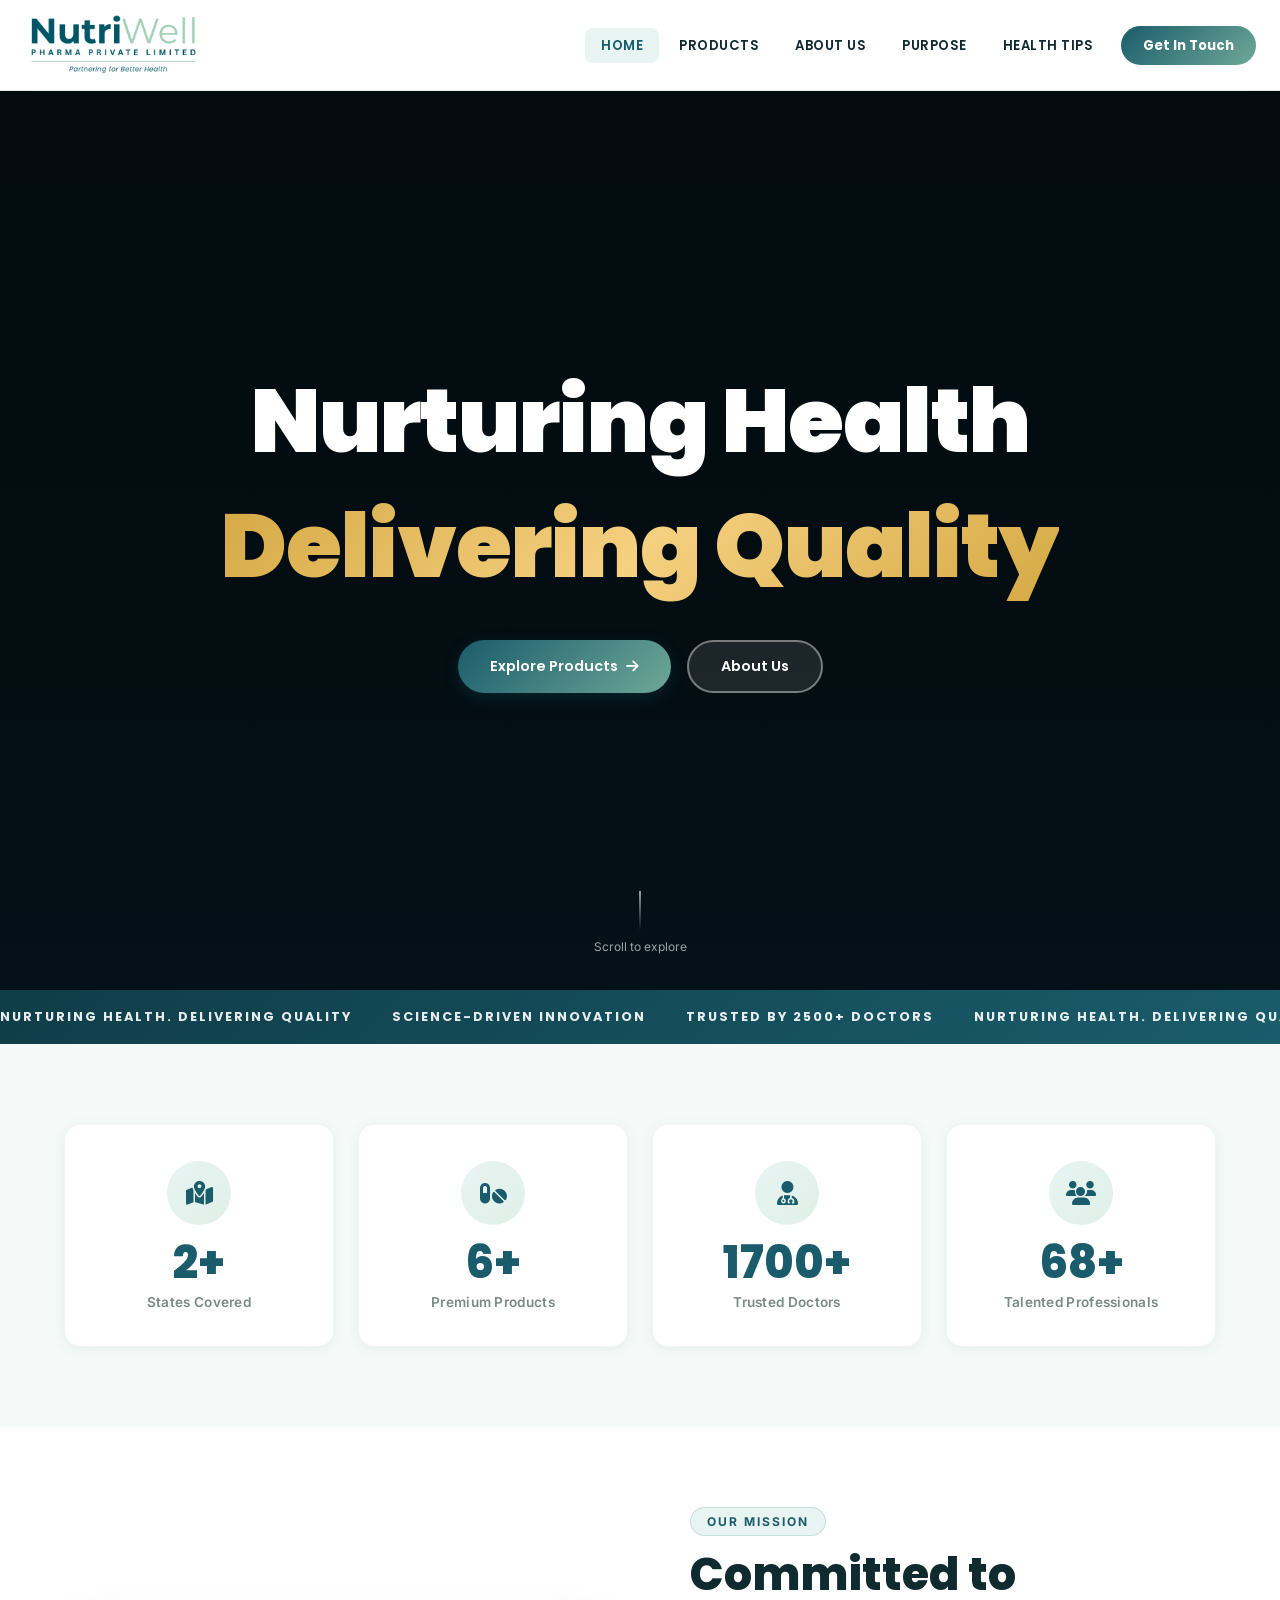
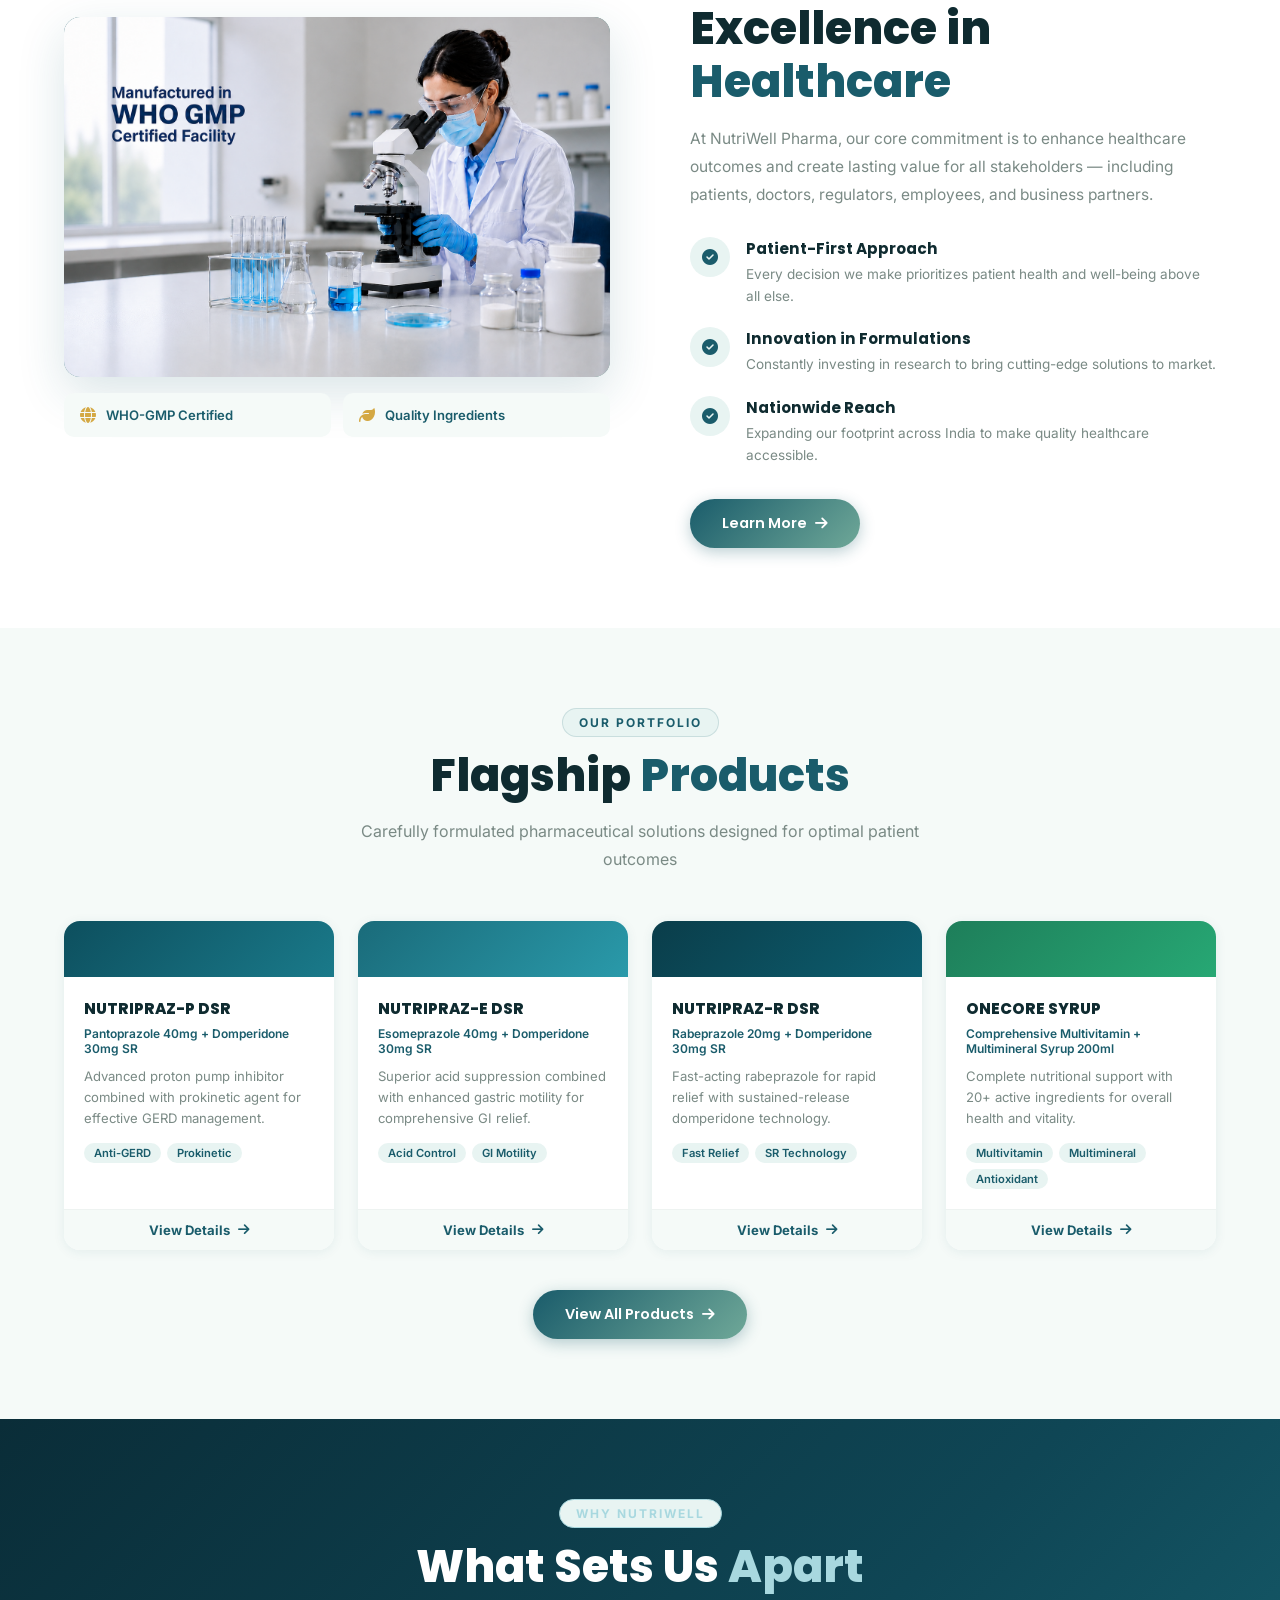
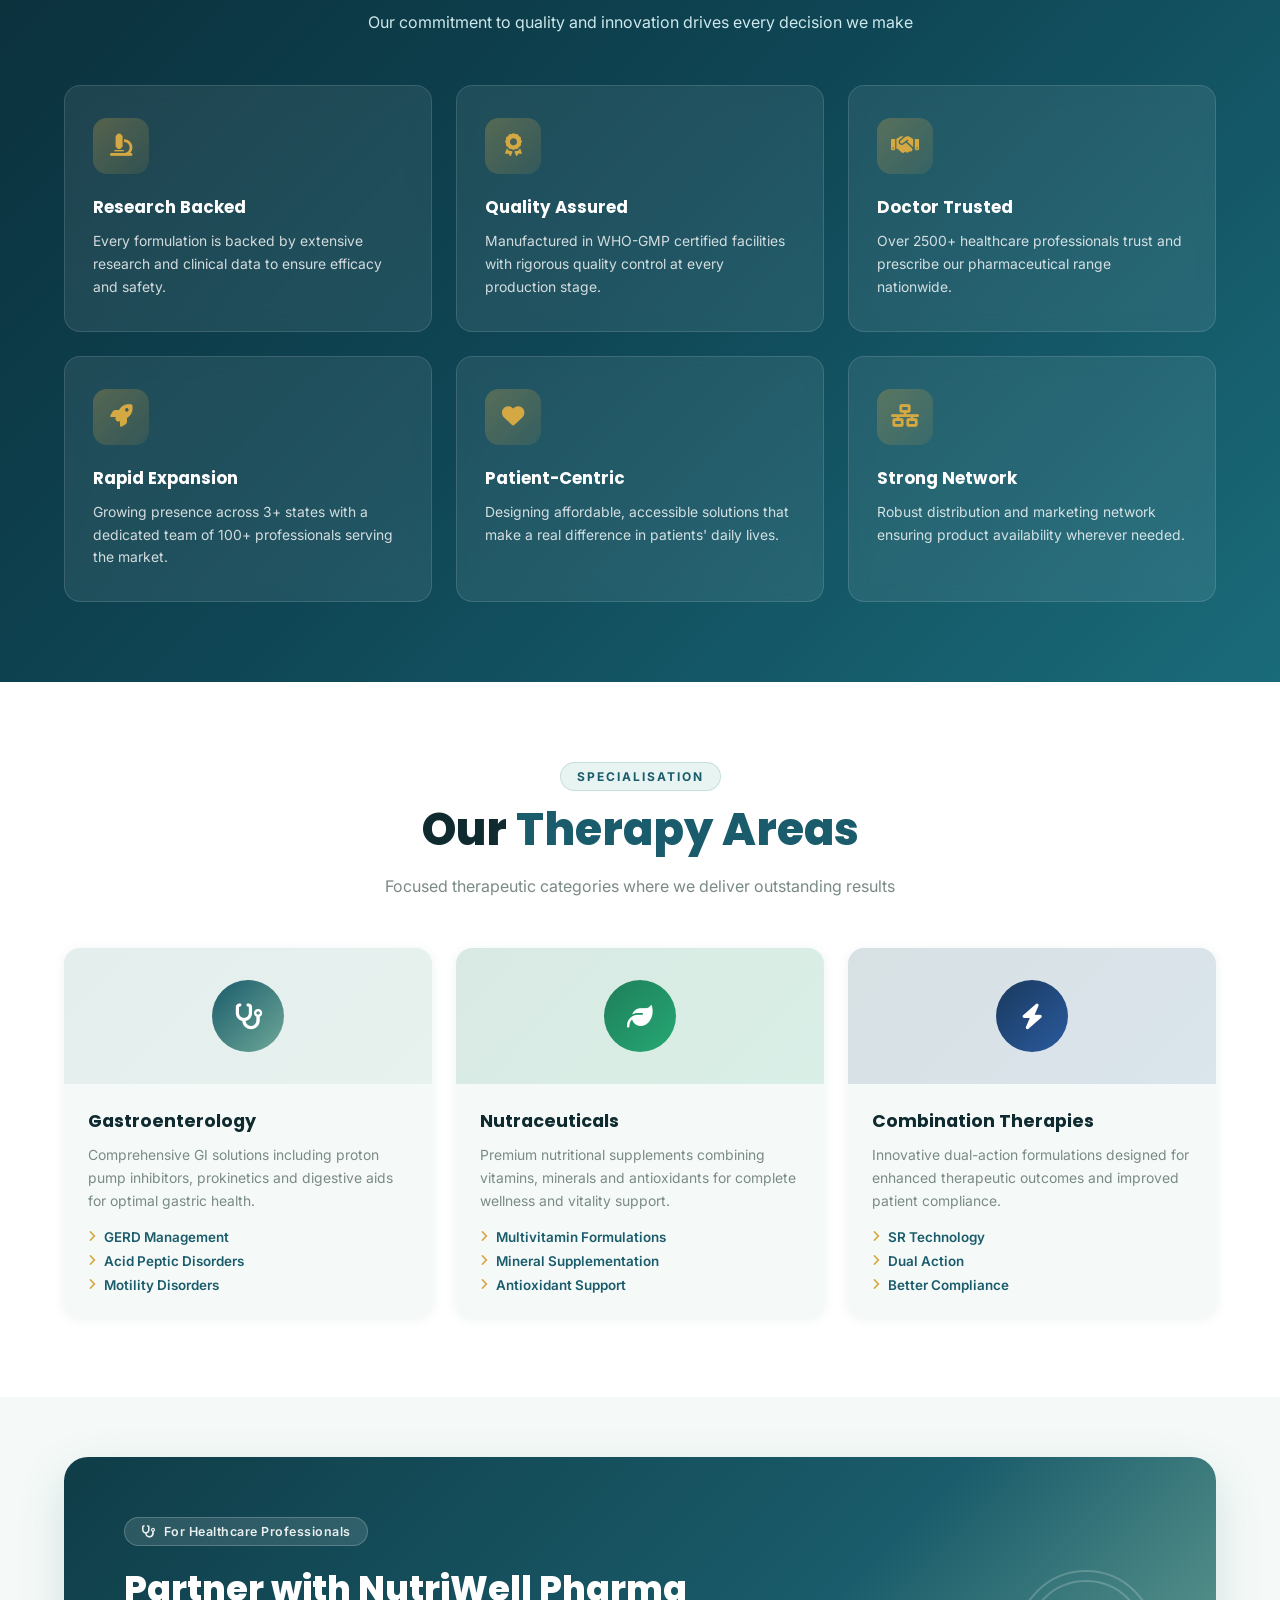
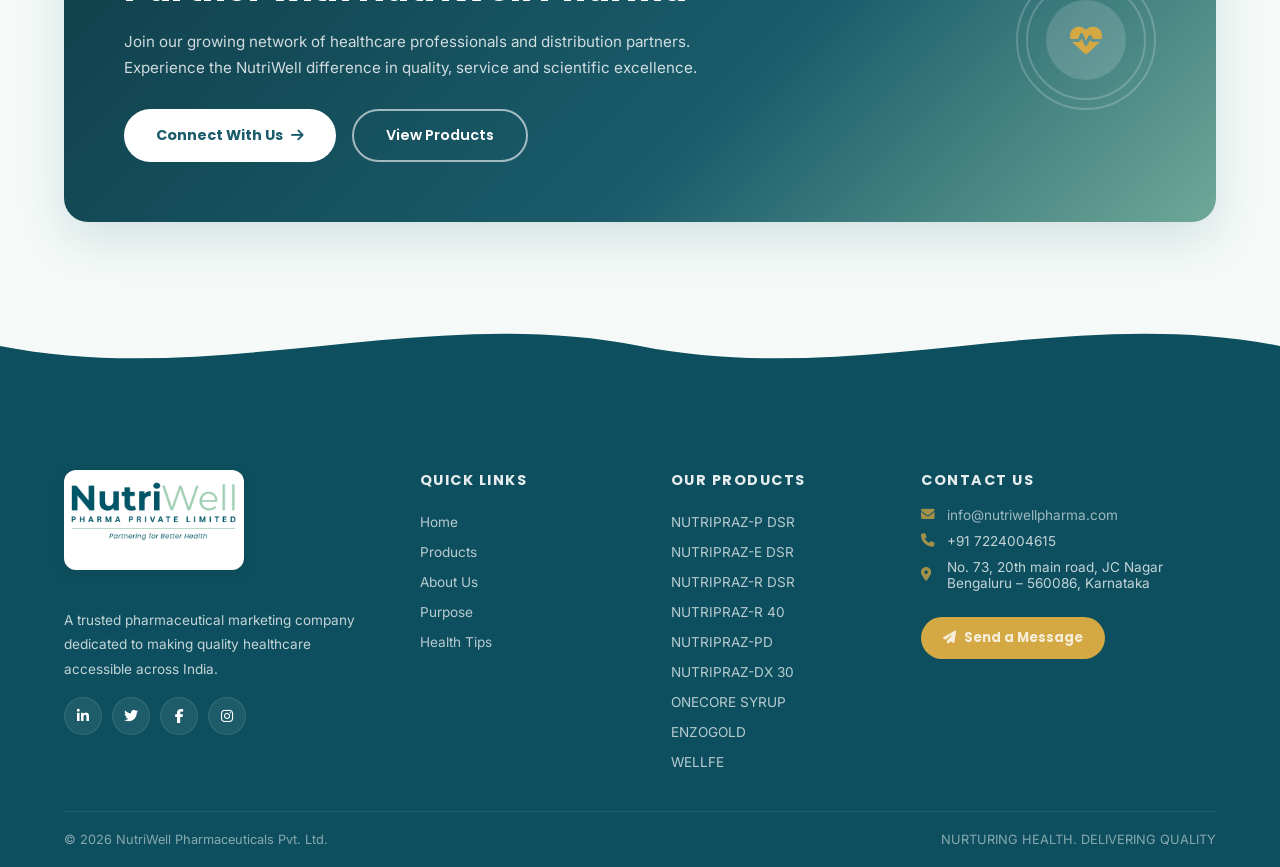
==== commit bf8a242f: "feat: update site branding with new favicon set and web manifest integration" ====
--- a/index.html
+++ b/index.html
@@ -10,12 +10,17 @@
   <meta name="keywords" content="NutriWell Pharma, pharmaceutical company Bangalore, gastro care, nutraceuticals, NUTRIPRAZ, ONECORE SYRUP, WHO-GMP certified, healthcare India" />
   <meta name="author" content="NutriWell Pharma Private Limited" />
   <meta name="robots" content="index, follow" />
-  <link rel="canonical" href="https://www.nutriwellpharma.com/" />
+  <link rel="canonical" href="https://www.nutriwellpharma.com/"/>
 
   <!-- ===== FAVICON ===== -->
-  <link rel="icon" type="image/png" href="images/favicon.png" />
-  <link rel="apple-touch-icon" href="images/favicon.png" />
-  <meta name="theme-color" content="#1a5c6b" />
+  <link rel="icon" type="image/x-icon" href="images/favicon.ico" />
+  <link rel="icon" type="image/png" sizes="16x16" href="images/favicon-16x16.png" />
+  <link rel="icon" type="image/png" sizes="32x32" href="images/favicon-32x32.png" />
+  <link rel="apple-touch-icon" sizes="180x180" href="images/apple-touch-icon.png" />
+  <link rel="manifest" href="images/site.webmanifest" />
+  <meta name="theme-color" content="#0d4f5e" />
+  <meta name="msapplication-TileColor" content="#0d4f5e" />
+  <meta name="msapplication-TileImage" content="images/android-chrome-192x192.png" />
 
   <!-- ===== OPEN GRAPH (Facebook / LinkedIn / WhatsApp) ===== -->
   <meta property="og:type" content="website" />
